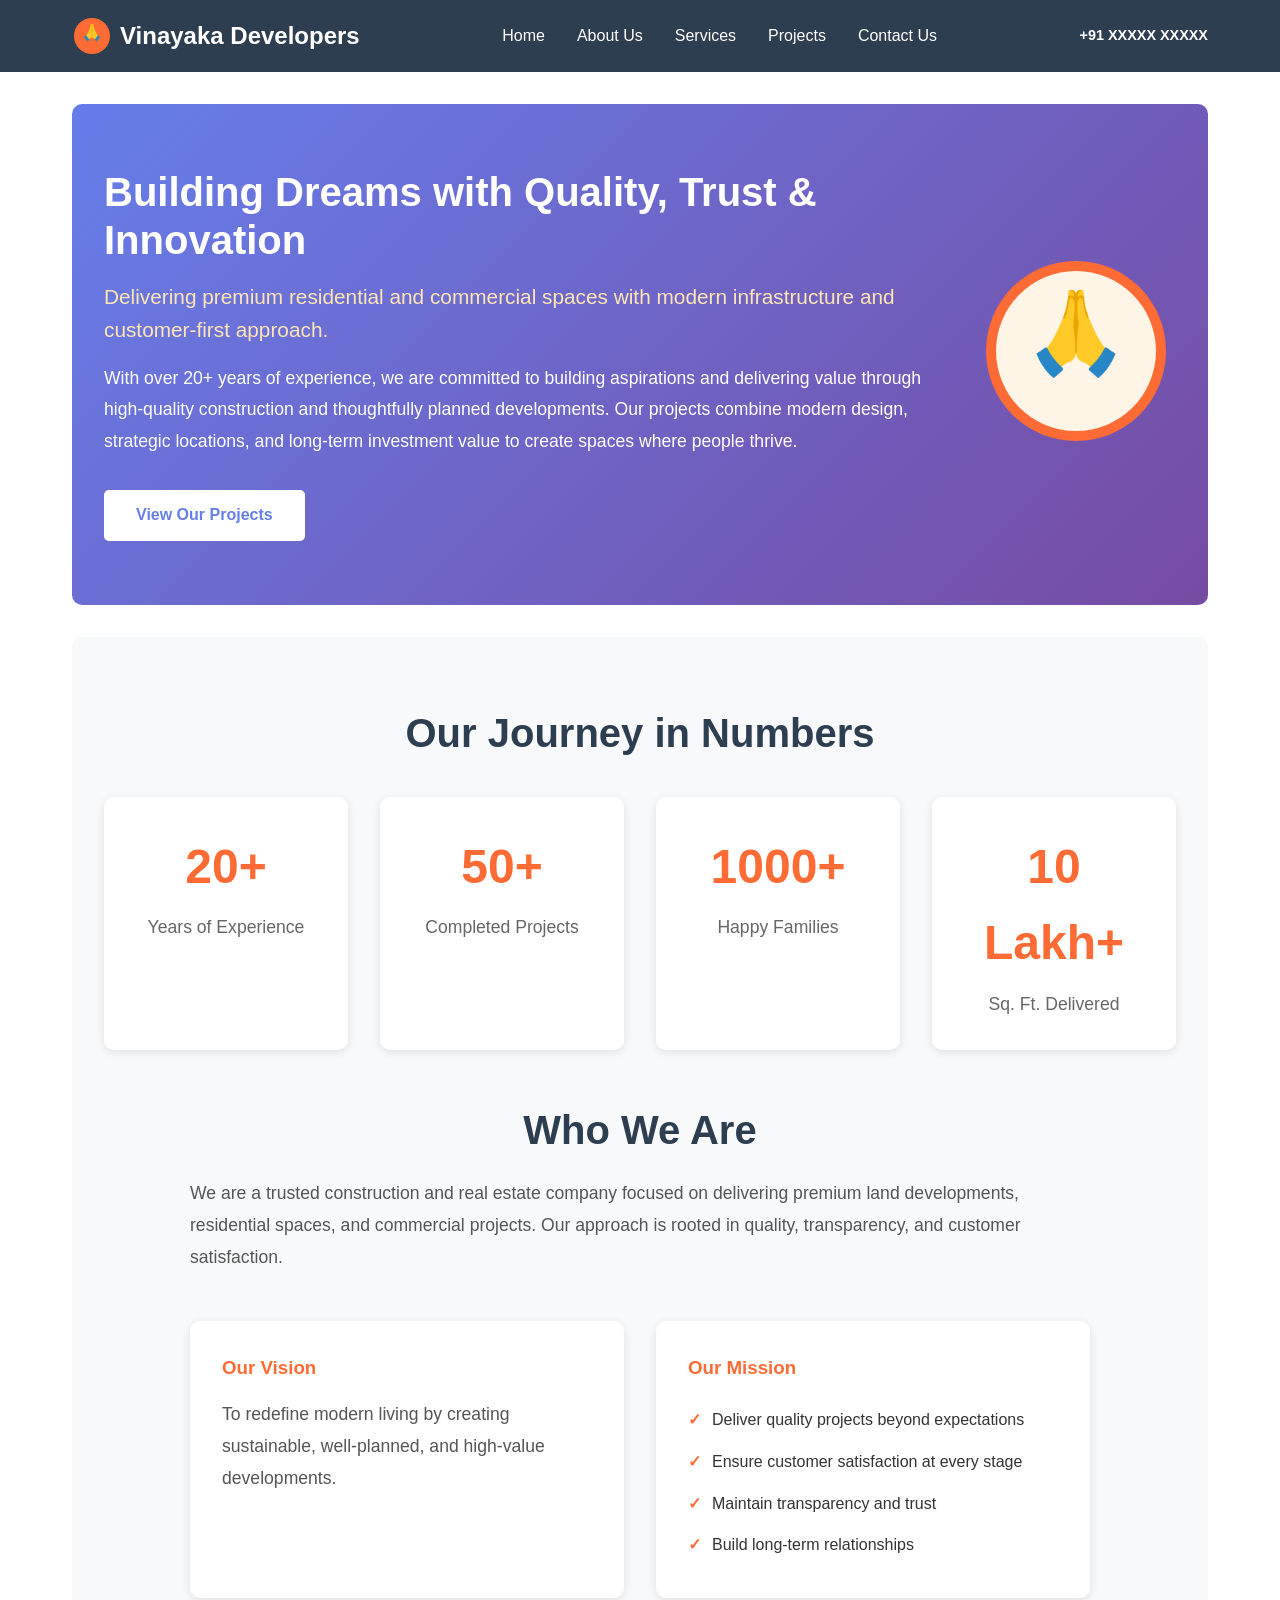
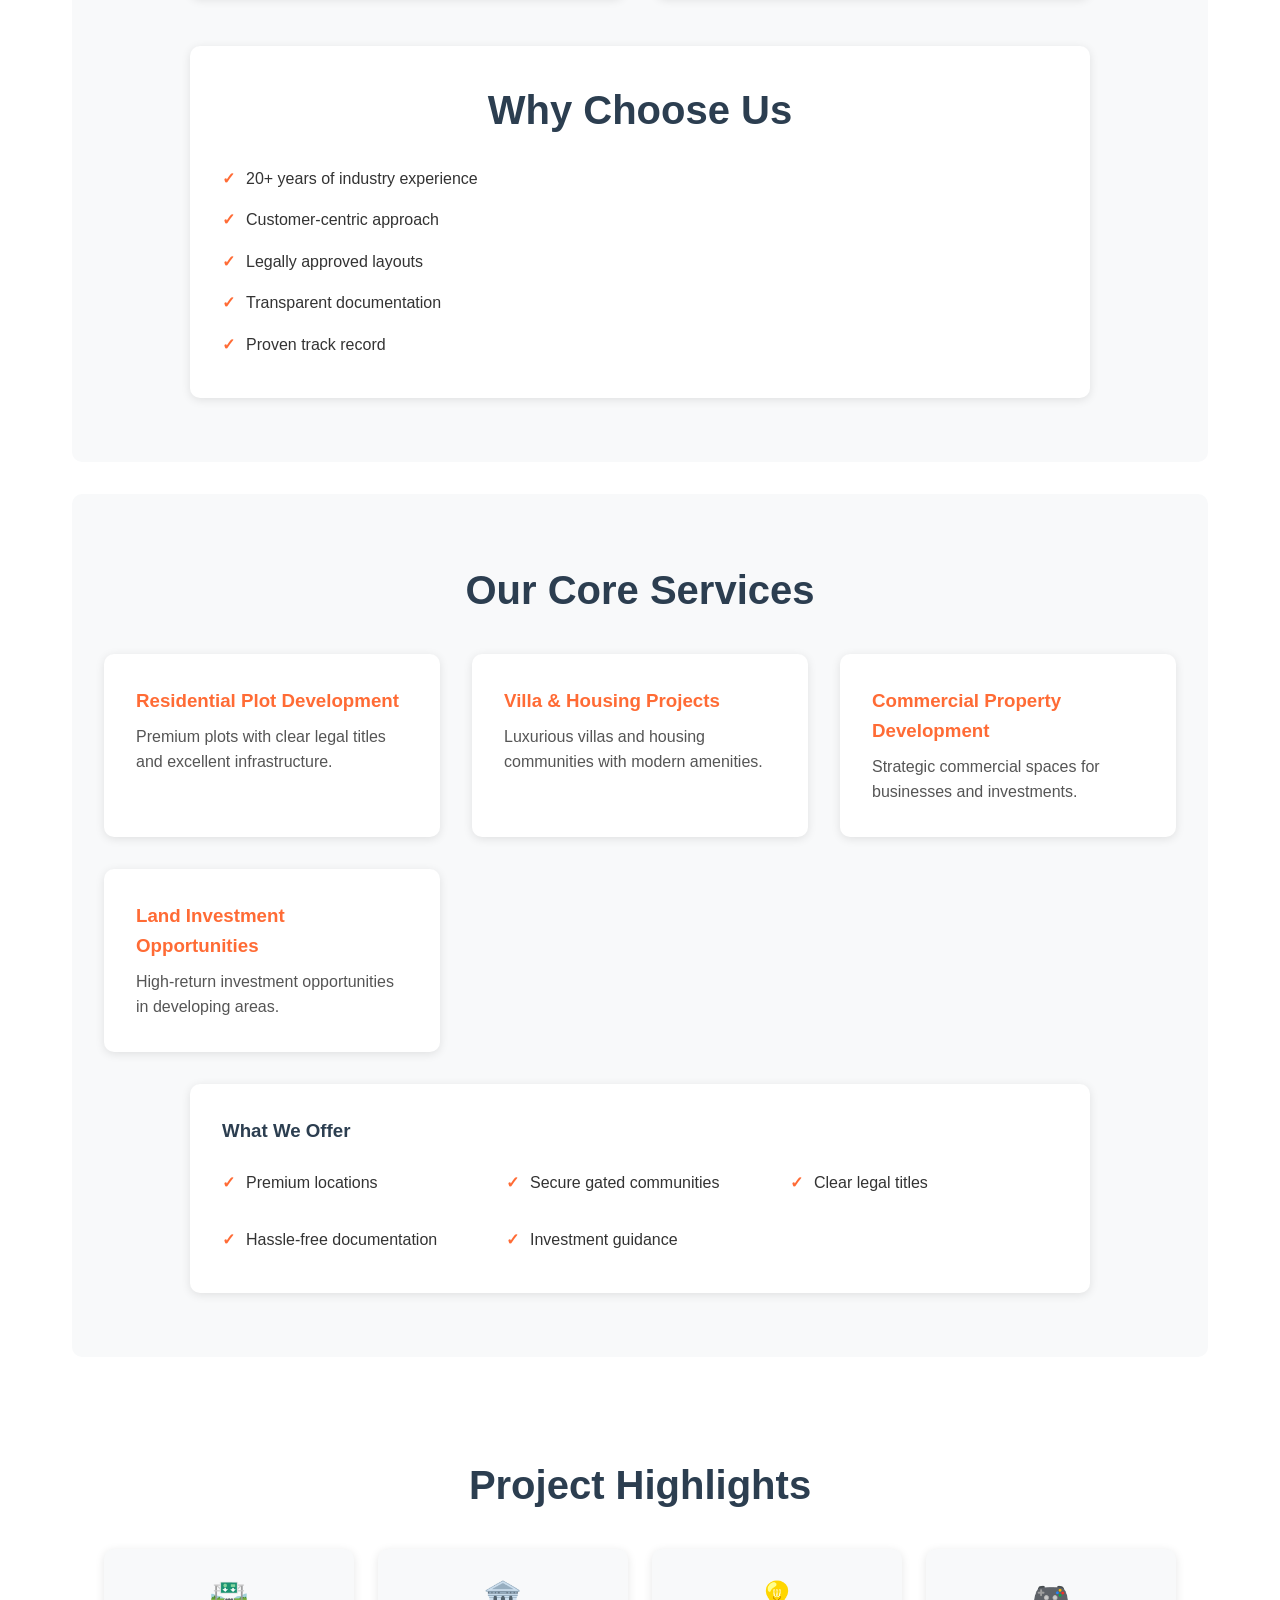
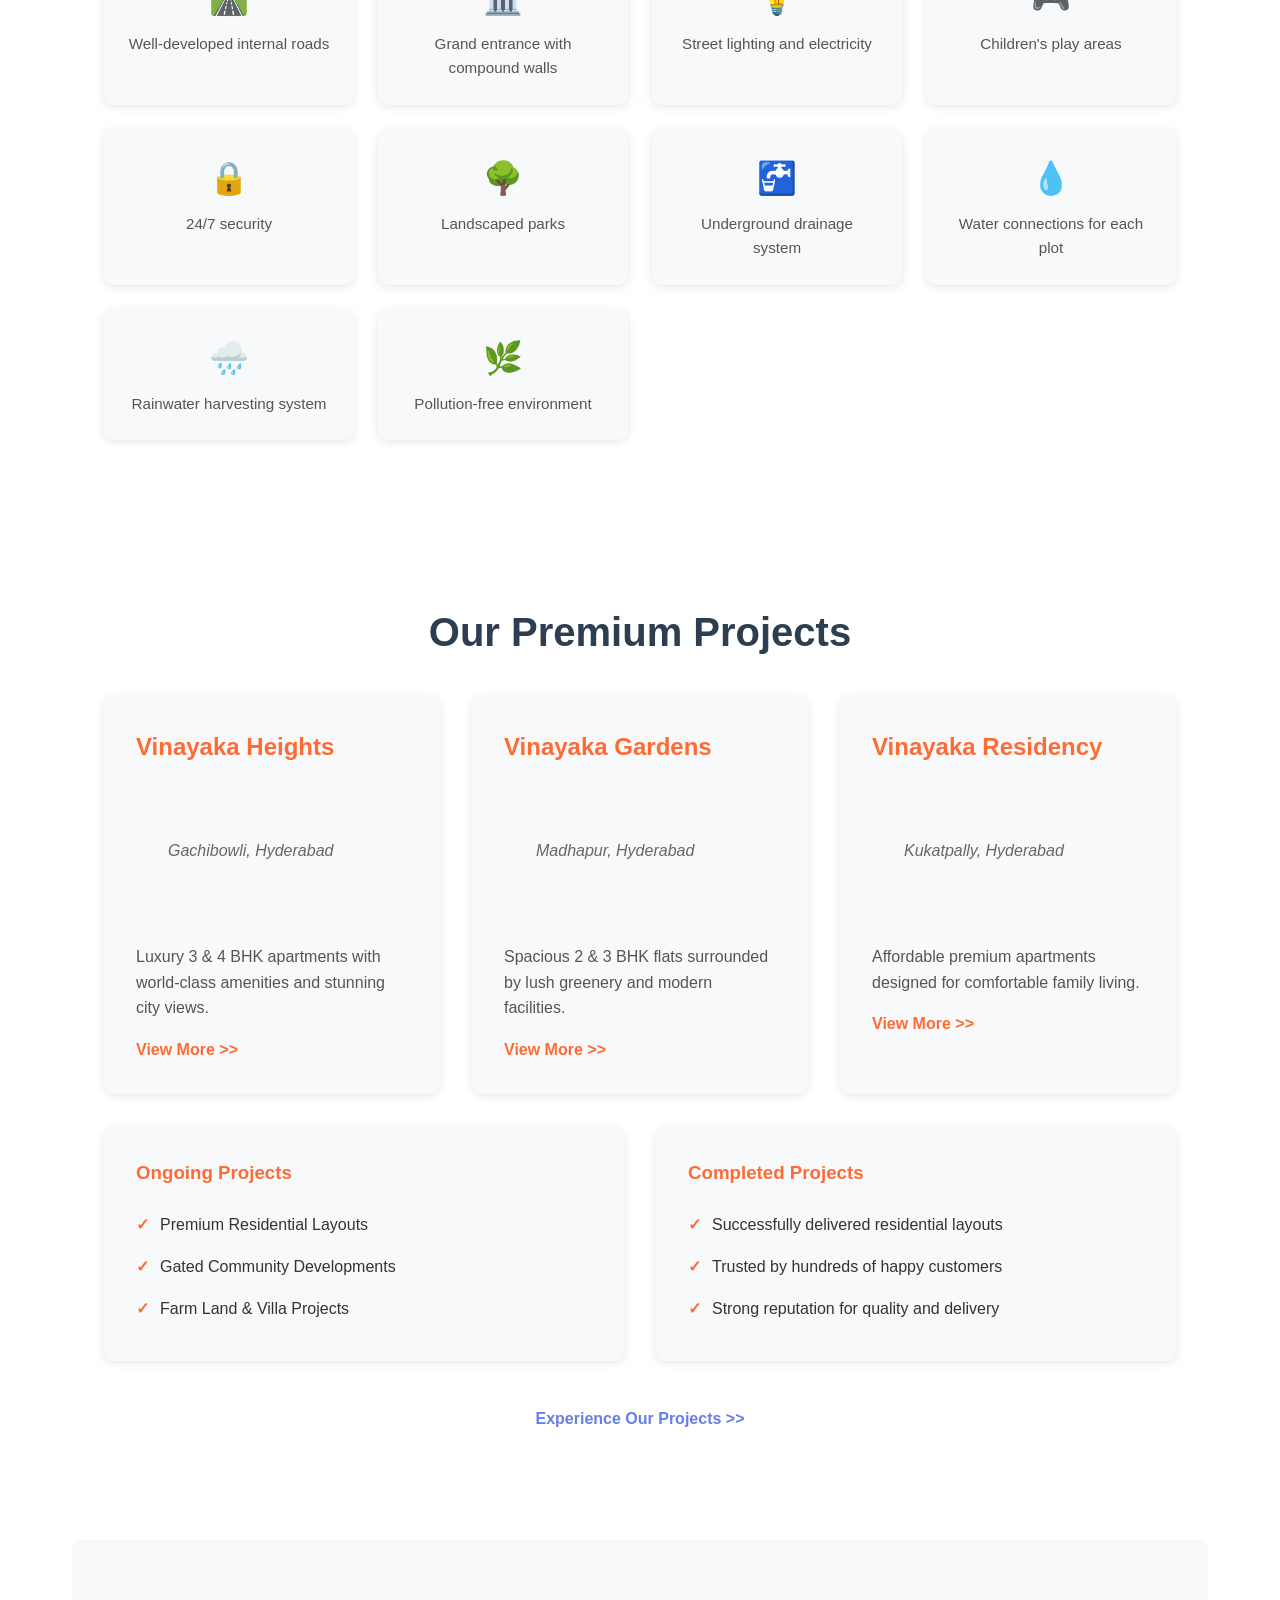
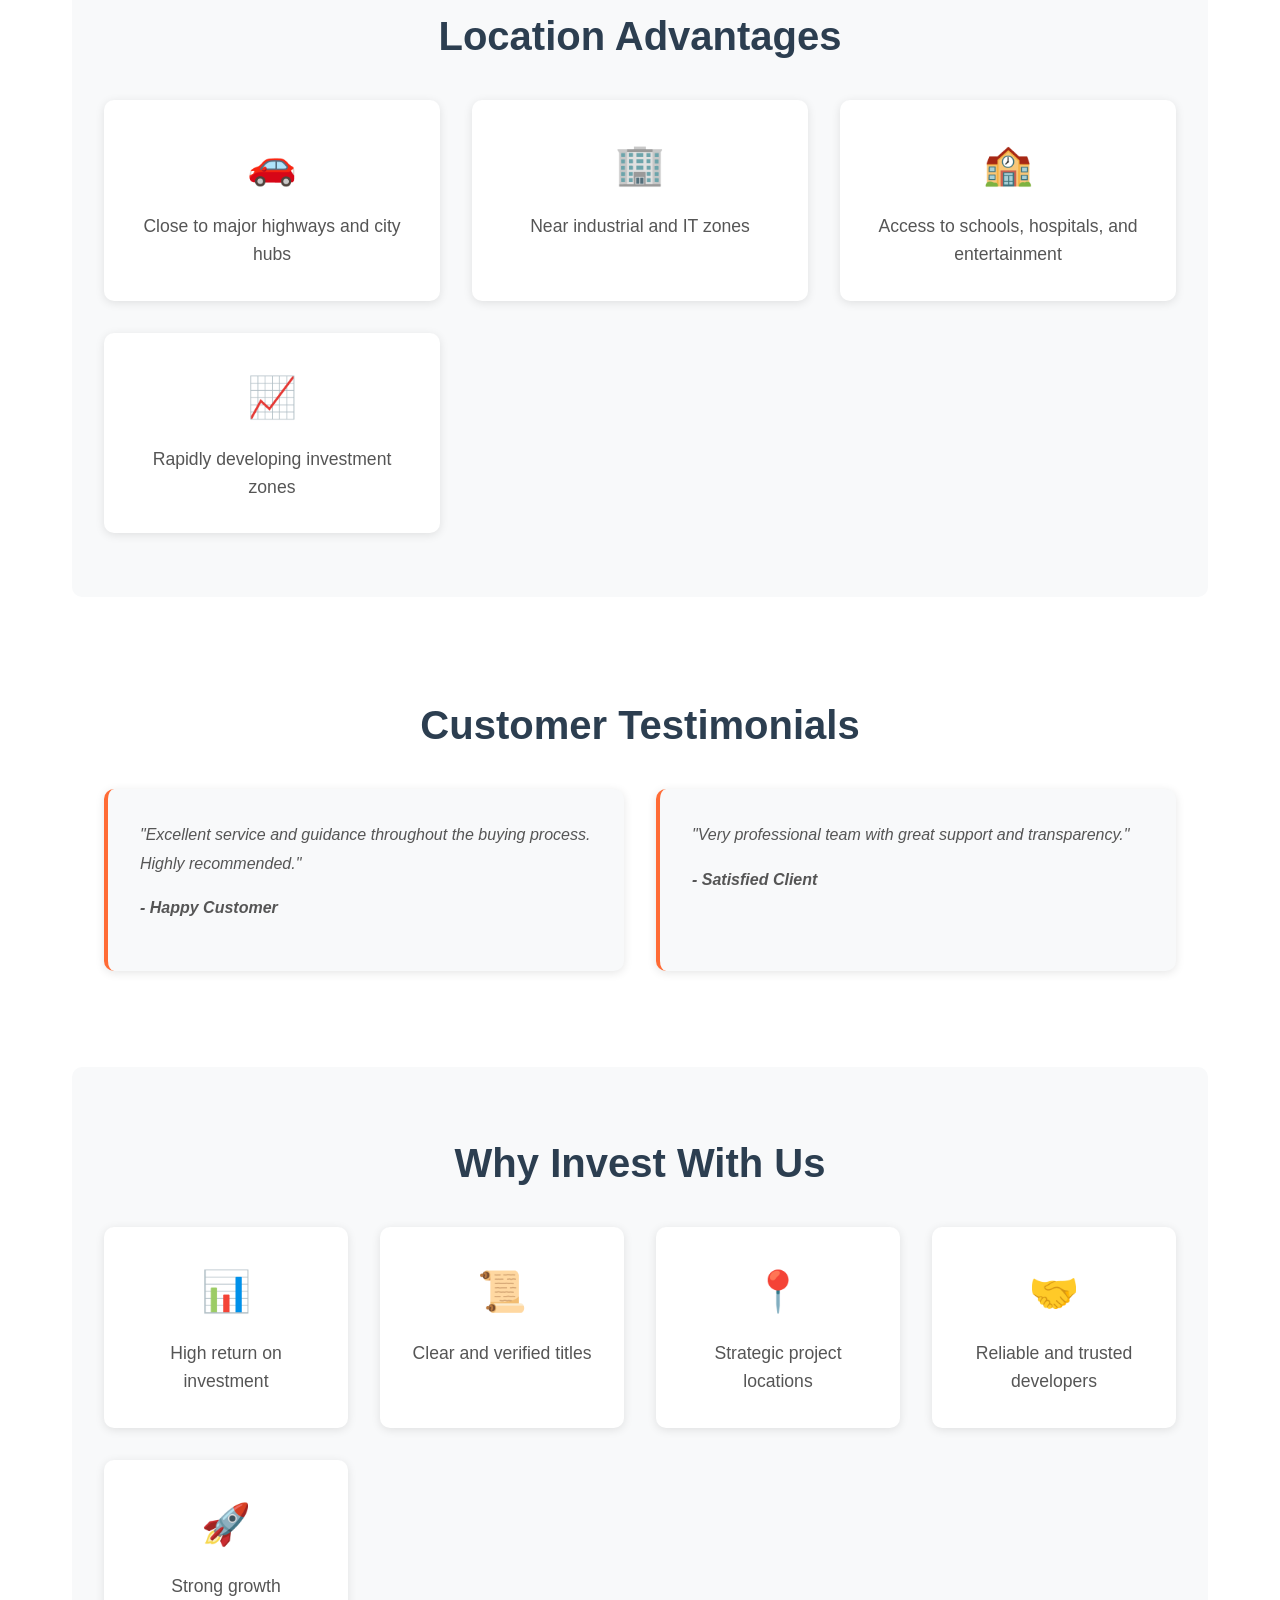
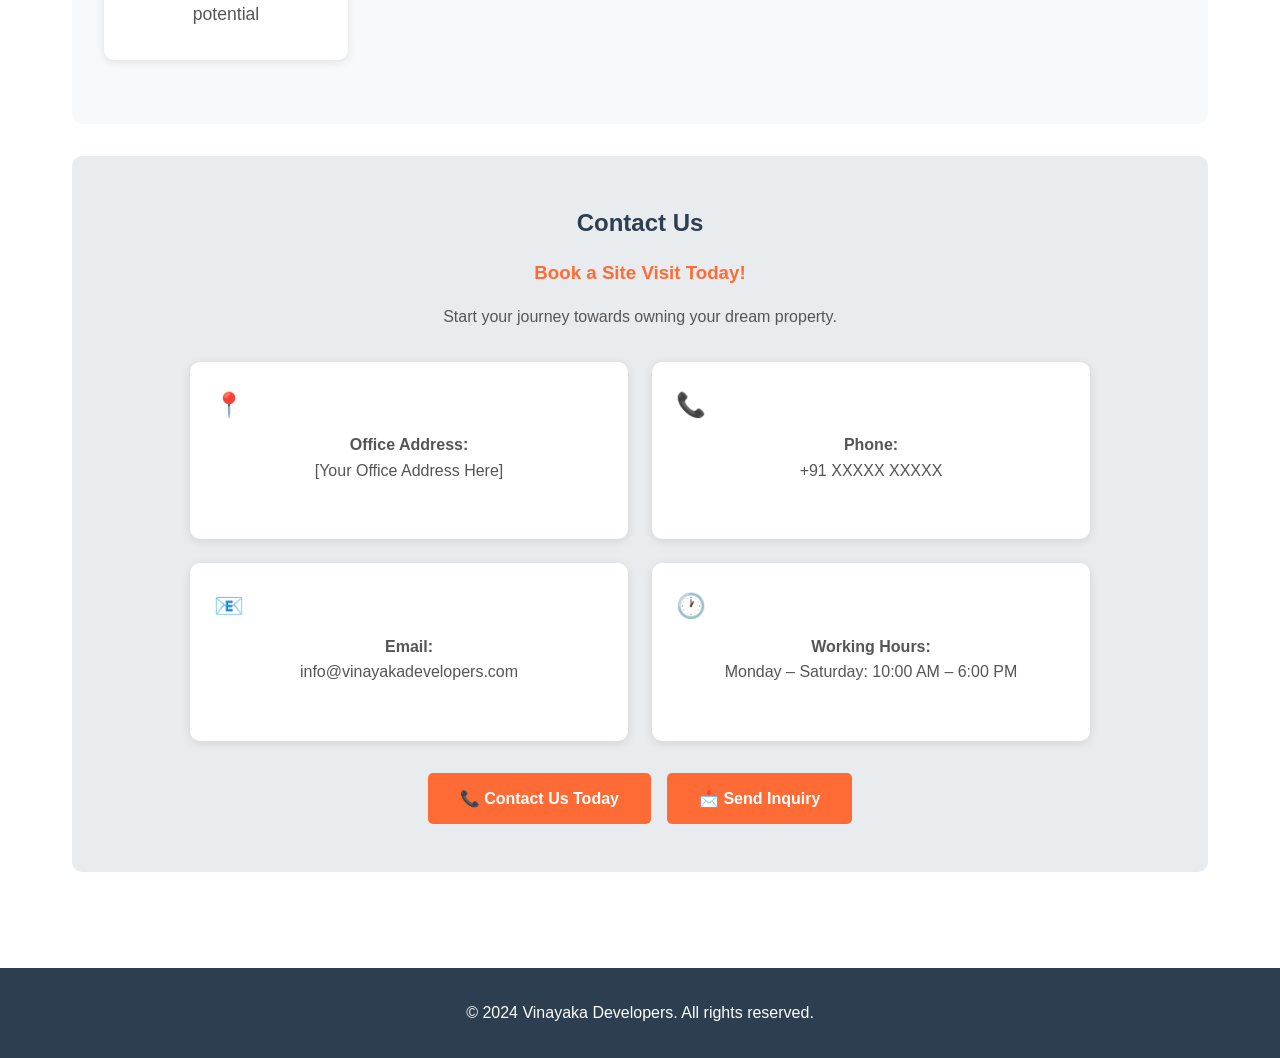
==== index.html @ 5a66a1ad "Add comprehensive website content with all sections from provided details" ====
<!DOCTYPE html>
<html lang="en">
<head>
    <meta charset="UTF-8">
    <meta name="viewport" content="width=device-width, initial-scale=1.0">
    <meta name="description" content="A simple HTML website">
    <title>Vinayaka Developers - Premium Apartments in Hyderabad</title>
    <link rel="stylesheet" href="styles.css">
</head>
<body>
    <header>
        <nav>
            <div class="logo">
                <svg class="vinayaka-symbol" viewBox="0 0 100 100" xmlns="http://www.w3.org/2000/svg">
                    <circle cx="50" cy="50" r="45" fill="#FF6B35" />
                    <text x="50" y="55" font-size="40" text-anchor="middle" fill="white">🙏</text>
                </svg>
                Vinayaka Developers
            </div>
            <ul>
                <li><a href="#home">Home</a></li>
                <li><a href="#about">About Us</a></li>
                <li><a href="#services">Services</a></li>
                <li><a href="#projects">Projects</a></li>
                <li><a href="#contact">Contact Us</a></li>
            </ul>
            <div class="phone-number">
                <a href="tel:+91XXXXXXXXXX">+91 XXXXX XXXXX</a>
            </div>
        </nav>
    </header>

    <main>
        <section id="home" class="hero">
            <div class="hero-content">
                <div class="hero-text">
                    <h1 class="main-heading">Building Dreams with Quality, Trust & Innovation</h1>
                    <p class="subheading">Delivering premium residential and commercial spaces with modern infrastructure and customer-first approach.</p>
                    <p class="intro">With over 20+ years of experience, we are committed to building aspirations and delivering value through high-quality construction and thoughtfully planned developments. Our projects combine modern design, strategic locations, and long-term investment value to create spaces where people thrive.</p>
                    <a href="#projects" class="cta-button">View Our Projects</a>
                </div>
                <div class="hero-image">
                    <svg class="vinayaka-idol" viewBox="0 0 200 200" xmlns="http://www.w3.org/2000/svg">
                        <circle cx="100" cy="100" r="90" fill="#FF6B35" />
                        <circle cx="100" cy="100" r="80" fill="#FFF5E6" />
                        <text x="100" y="110" font-size="80" text-anchor="middle">🙏</text>
                    </svg>
                </div>
            </div>
        </section>

        <section id="about" class="about">
            <h2>Our Journey in Numbers</h2>
            <div class="stats-grid">
                <div class="stat-item">
                    <h3>20+</h3>
                    <p>Years of Experience</p>
                </div>
                <div class="stat-item">
                    <h3>50+</h3>
                    <p>Completed Projects</p>
                </div>
                <div class="stat-item">
                    <h3>1000+</h3>
                    <p>Happy Families</p>
                </div>
                <div class="stat-item">
                    <h3>10 Lakh+</h3>
                    <p>Sq. Ft. Delivered</p>
                </div>
            </div>
            
            <div class="about-content">
                <h2>Who We Are</h2>
                <p>We are a trusted construction and real estate company focused on delivering premium land developments, residential spaces, and commercial projects. Our approach is rooted in quality, transparency, and customer satisfaction.</p>
                
                <div class="vision-mission">
                    <div class="vision">
                        <h3>Our Vision</h3>
                        <p>To redefine modern living by creating sustainable, well-planned, and high-value developments.</p>
                    </div>
                    <div class="mission">
                        <h3>Our Mission</h3>
                        <ul>
                            <li>Deliver quality projects beyond expectations</li>
                            <li>Ensure customer satisfaction at every stage</li>
                            <li>Maintain transparency and trust</li>
                            <li>Build long-term relationships</li>
                        </ul>
                    </div>
                </div>
                
                <div class="why-choose">
                    <h2>Why Choose Us</h2>
                    <ul>
                        <li>20+ years of industry experience</li>
                        <li>Customer-centric approach</li>
                        <li>Legally approved layouts</li>
                        <li>Transparent documentation</li>
                        <li>Proven track record</li>
                    </ul>
                </div>
            </div>
        </section>

        <section id="services" class="services">
            <h2>Our Core Services</h2>
            <div class="services-grid">
                <div class="service-card">
                    <h3>Residential Plot Development</h3>
                    <p>Premium plots with clear legal titles and excellent infrastructure.</p>
                </div>
                <div class="service-card">
                    <h3>Villa & Housing Projects</h3>
                    <p>Luxurious villas and housing communities with modern amenities.</p>
                </div>
                <div class="service-card">
                    <h3>Commercial Property Development</h3>
                    <p>Strategic commercial spaces for businesses and investments.</p>
                </div>
                <div class="service-card">
                    <h3>Land Investment Opportunities</h3>
                    <p>High-return investment opportunities in developing areas.</p>
                </div>
            </div>
            <div class="what-we-offer">
                <h3>What We Offer</h3>
                <ul>
                    <li>Premium locations</li>
                    <li>Secure gated communities</li>
                    <li>Clear legal titles</li>
                    <li>Hassle-free documentation</li>
                    <li>Investment guidance</li>
                </ul>
            </div>
        </section>

        <section id="highlights" class="highlights">
            <h2>Project Highlights</h2>
            <div class="highlights-grid">
                <div class="highlight-item">
                    <span class="highlight-icon">🛣️</span>
                    <p>Well-developed internal roads</p>
                </div>
                <div class="highlight-item">
                    <span class="highlight-icon">🏛️</span>
                    <p>Grand entrance with compound walls</p>
                </div>
                <div class="highlight-item">
                    <span class="highlight-icon">💡</span>
                    <p>Street lighting and electricity</p>
                </div>
                <div class="highlight-item">
                    <span class="highlight-icon">🎮</span>
                    <p>Children's play areas</p>
                </div>
                <div class="highlight-item">
                    <span class="highlight-icon">🔒</span>
                    <p>24/7 security</p>
                </div>
                <div class="highlight-item">
                    <span class="highlight-icon">🌳</span>
                    <p>Landscaped parks</p>
                </div>
                <div class="highlight-item">
                    <span class="highlight-icon">🚰</span>
                    <p>Underground drainage system</p>
                </div>
                <div class="highlight-item">
                    <span class="highlight-icon">💧</span>
                    <p>Water connections for each plot</p>
                </div>
                <div class="highlight-item">
                    <span class="highlight-icon">🌧️</span>
                    <p>Rainwater harvesting system</p>
                </div>
                <div class="highlight-item">
                    <span class="highlight-icon">🌿</span>
                    <p>Pollution-free environment</p>
                </div>
            </div>
        </section>

        <section id="projects" class="projects">
            <h2>Our Premium Projects</h2>
            <div class="projects-grid">
                <div class="project-card">
                    <h3>Vinayaka Heights</h3>
                    <p class="location">Gachibowli, Hyderabad</p>
                    <p>Luxury 3 & 4 BHK apartments with world-class amenities and stunning city views.</p>
                    <a href="#contact" class="project-link">View More >></a>
                </div>
                <div class="project-card">
                    <h3>Vinayaka Gardens</h3>
                    <p class="location">Madhapur, Hyderabad</p>
                    <p>Spacious 2 & 3 BHK flats surrounded by lush greenery and modern facilities.</p>
                    <a href="#contact" class="project-link">View More >></a>
                </div>
                <div class="project-card">
                    <h3>Vinayaka Residency</h3>
                    <p class="location">Kukatpally, Hyderabad</p>
                    <p>Affordable premium apartments designed for comfortable family living.</p>
                    <a href="#contact" class="project-link">View More >></a>
                </div>
            </div>
            <div class="ongoing-completed">
                <div class="ongoing">
                    <h3>Ongoing Projects</h3>
                    <ul>
                        <li>Premium Residential Layouts</li>
                        <li>Gated Community Developments</li>
                        <li>Farm Land & Villa Projects</li>
                    </ul>
                </div>
                <div class="completed">
                    <h3>Completed Projects</h3>
                    <ul>
                        <li>Successfully delivered residential layouts</li>
                        <li>Trusted by hundreds of happy customers</li>
                        <li>Strong reputation for quality and delivery</li>
                    </ul>
                </div>
            </div>
            <div class="projects-cta">
                <a href="#contact" class="cta-button">Experience Our Projects >></a>
            </div>
        </section>

        <section id="location" class="location">
            <h2>Location Advantages</h2>
            <div class="location-grid">
                <div class="location-item">
                    <span class="location-icon">🚗</span>
                    <p>Close to major highways and city hubs</p>
                </div>
                <div class="location-item">
                    <span class="location-icon">🏢</span>
                    <p>Near industrial and IT zones</p>
                </div>
                <div class="location-item">
                    <span class="location-icon">🏫</span>
                    <p>Access to schools, hospitals, and entertainment</p>
                </div>
                <div class="location-item">
                    <span class="location-icon">📈</span>
                    <p>Rapidly developing investment zones</p>
                </div>
            </div>
        </section>

        <section id="testimonials" class="testimonials">
            <h2>Customer Testimonials</h2>
            <div class="testimonials-grid">
                <div class="testimonial-card">
                    <p>"Excellent service and guidance throughout the buying process. Highly recommended."</p>
                    <p class="customer">- Happy Customer</p>
                </div>
                <div class="testimonial-card">
                    <p>"Very professional team with great support and transparency."</p>
                    <p class="customer">- Satisfied Client</p>
                </div>
            </div>
        </section>

        <section id="invest" class="invest">
            <h2>Why Invest With Us</h2>
            <div class="invest-grid">
                <div class="invest-item">
                    <span class="invest-icon">📊</span>
                    <p>High return on investment</p>
                </div>
                <div class="invest-item">
                    <span class="invest-icon">📜</span>
                    <p>Clear and verified titles</p>
                </div>
                <div class="invest-item">
                    <span class="invest-icon">📍</span>
                    <p>Strategic project locations</p>
                </div>
                <div class="invest-item">
                    <span class="invest-icon">🤝</span>
                    <p>Reliable and trusted developers</p>
                </div>
                <div class="invest-item">
                    <span class="invest-icon">🚀</span>
                    <p>Strong growth potential</p>
                </div>
            </div>
        </section>

        <section id="contact" class="contact">
            <h2>Contact Us</h2>
            <div class="contact-content">
                <div class="contact-info">
                    <h3>Book a Site Visit Today!</h3>
                    <p>Start your journey towards owning your dream property.</p>
                    <div class="contact-details">
                        <div class="contact-item">
                            <span class="contact-icon">📍</span>
                            <p><strong>Office Address:</strong><br>[Your Office Address Here]</p>
                        </div>
                        <div class="contact-item">
                            <span class="contact-icon">📞</span>
                            <p><strong>Phone:</strong><br>+91 XXXXX XXXXX</p>
                        </div>
                        <div class="contact-item">
                            <span class="contact-icon">📧</span>
                            <p><strong>Email:</strong><br>info@vinayakadevelopers.com</p>
                        </div>
                        <div class="contact-item">
                            <span class="contact-icon">🕐</span>
                            <p><strong>Working Hours:</strong><br>Monday – Saturday: 10:00 AM – 6:00 PM</p>
                        </div>
                    </div>
                    <div class="contact-cta">
                        <a href="tel:+91XXXXXXXXXX" class="cta-button">📞 Contact Us Today</a>
                        <a href="mailto:info@vinayakadevelopers.com" class="cta-button">📩 Send Inquiry</a>
                    </div>
                </div>
            </div>
        </section>
    </main>

    <footer>
        <p>&copy; 2024 Vinayaka Developers. All rights reserved.</p>
    </footer>
</body>
</html>
---- styles.css ----
/* Reset and Base Styles */
* {
    margin: 0;
    padding: 0;
    box-sizing: border-box;
}

body {
    font-family: 'Segoe UI', Tahoma, Geneva, Verdana, sans-serif;
    line-height: 1.6;
    color: #333;
}

/* Header and Navigation */
header {
    background-color: #2c3e50;
    color: white;
    padding: 1rem 0;
    position: sticky;
    top: 0;
    z-index: 1000;
}

nav {
    max-width: 1200px;
    margin: 0 auto;
    padding: 0 2rem;
    display: flex;
    justify-content: space-between;
    align-items: center;
}

.logo {
    font-size: 1.5rem;
    font-weight: bold;
    display: flex;
    align-items: center;
    gap: 0.5rem;
}

.vinayaka-symbol {
    width: 40px;
    height: 40px;
}

nav ul {
    display: flex;
    list-style: none;
    gap: 2rem;
    align-items: center;
}

.phone-number {
    display: flex;
    align-items: center;
}

.phone-number a {
    color: white;
    text-decoration: none;
    font-weight: bold;
    font-size: 0.9rem;
}

nav a {
    color: white;
    text-decoration: none;
    transition: color 0.3s;
}

nav a:hover {
    color: #3498db;
}

/* Main Content */
main {
    max-width: 1200px;
    margin: 0 auto;
    padding: 2rem;
}

/* Hero Section */
.hero {
    padding: 4rem 2rem;
    background: linear-gradient(135deg, #667eea 0%, #764ba2 100%);
    color: white;
    border-radius: 10px;
    margin-bottom: 2rem;
}

.hero-content {
    display: flex;
    align-items: center;
    justify-content: center;
    gap: 3rem;
    max-width: 1200px;
    margin: 0 auto;
}

.hero-image {
    flex: 0 0 auto;
}

.vinayaka-idol {
    width: 200px;
    height: 200px;
}

.hero-text {
    flex: 1;
    text-align: left;
}

.main-heading {
    font-size: 2.5rem;
    margin-bottom: 1rem;
    line-height: 1.2;
}

.subheading {
    font-size: 1.3rem;
    margin-bottom: 1rem;
    color: #FFE5B4;
}

.intro {
    font-size: 1.1rem;
    margin-bottom: 2rem;
    line-height: 1.8;
}

.cta-button {
    display: inline-block;
    background-color: white;
    color: #667eea;
    padding: 0.8rem 2rem;
    text-decoration: none;
    border-radius: 5px;
    font-weight: bold;
    transition: transform 0.3s, box-shadow 0.3s;
}

.cta-button:hover {
    transform: translateY(-2px);
    box-shadow: 0 5px 15px rgba(0, 0, 0, 0.2);
}

/* About Section */
.about {
    padding: 4rem 2rem;
    background-color: #f8f9fa;
    border-radius: 10px;
    margin-bottom: 2rem;
}

.about h2 {
    color: #2c3e50;
    margin-bottom: 2rem;
    text-align: center;
    font-size: 2.5rem;
}

.stats-grid {
    display: grid;
    grid-template-columns: repeat(auto-fit, minmax(200px, 1fr));
    gap: 2rem;
    margin-bottom: 3rem;
}

.stat-item {
    text-align: center;
    padding: 2rem;
    background: white;
    border-radius: 10px;
    box-shadow: 0 2px 10px rgba(0,0,0,0.1);
}

.stat-item h3 {
    font-size: 3rem;
    color: #FF6B35;
    margin-bottom: 0.5rem;
}

.stat-item p {
    color: #666;
    font-size: 1.1rem;
}

.about-content {
    max-width: 900px;
    margin: 0 auto;
}

.about-content h2 {
    color: #2c3e50;
    margin-bottom: 1rem;
    text-align: center;
}

.about-content p {
    font-size: 1.1rem;
    line-height: 1.8;
    color: #555;
    margin-bottom: 2rem;
}

.vision-mission {
    display: grid;
    grid-template-columns: repeat(auto-fit, minmax(300px, 1fr));
    gap: 2rem;
    margin: 3rem 0;
}

.vision, .mission {
    background: white;
    padding: 2rem;
    border-radius: 10px;
    box-shadow: 0 2px 10px rgba(0,0,0,0.1);
}

.vision h3, .mission h3 {
    color: #FF6B35;
    margin-bottom: 1rem;
}

.mission ul {
    list-style: none;
    padding: 0;
}

.mission li {
    padding: 0.5rem 0;
    padding-left: 1.5rem;
    position: relative;
}

.mission li:before {
    content: '✓';
    position: absolute;
    left: 0;
    color: #FF6B35;
    font-weight: bold;
}

.why-choose {
    background: white;
    padding: 2rem;
    border-radius: 10px;
    box-shadow: 0 2px 10px rgba(0,0,0,0.1);
}

.why-choose h2 {
    margin-bottom: 1rem;
}

.why-choose ul {
    list-style: none;
    padding: 0;
}

.why-choose li {
    padding: 0.5rem 0;
    padding-left: 1.5rem;
    position: relative;
}

.why-choose li:before {
    content: '✓';
    position: absolute;
    left: 0;
    color: #FF6B35;
    font-weight: bold;
}

.trust-section {
    text-align: center;
    max-width: 900px;
    margin: 0 auto;
}

.trust-section h2 {
    margin-bottom: 1.5rem;
}

.trust-section p {
    font-size: 1.2rem;
    line-height: 1.8;
    color: #555;
}

/* Services Section */
.services {
    padding: 4rem 2rem;
    background-color: #f8f9fa;
    border-radius: 10px;
    margin-bottom: 2rem;
}

.services h2 {
    color: #2c3e50;
    margin-bottom: 2rem;
    text-align: center;
    font-size: 2.5rem;
}

.services-grid {
    display: grid;
    grid-template-columns: repeat(auto-fit, minmax(250px, 1fr));
    gap: 2rem;
    margin-bottom: 2rem;
}

.service-card {
    background: white;
    padding: 2rem;
    border-radius: 10px;
    box-shadow: 0 2px 10px rgba(0,0,0,0.1);
    transition: transform 0.3s, box-shadow 0.3s;
}

.service-card:hover {
    transform: translateY(-5px);
    box-shadow: 0 5px 20px rgba(0,0,0,0.15);
}

.service-card h3 {
    color: #FF6B35;
    margin-bottom: 0.5rem;
}

.service-card p {
    color: #555;
    line-height: 1.6;
}

.what-we-offer {
    background: white;
    padding: 2rem;
    border-radius: 10px;
    box-shadow: 0 2px 10px rgba(0,0,0,0.1);
    max-width: 900px;
    margin: 0 auto;
}

.what-we-offer h3 {
    color: #2c3e50;
    margin-bottom: 1rem;
}

.what-we-offer ul {
    list-style: none;
    padding: 0;
    display: grid;
    grid-template-columns: repeat(auto-fit, minmax(200px, 1fr));
    gap: 1rem;
}

.what-we-offer li {
    padding: 0.5rem 0;
    padding-left: 1.5rem;
    position: relative;
}

.what-we-offer li:before {
    content: '✓';
    position: absolute;
    left: 0;
    color: #FF6B35;
    font-weight: bold;
}

/* Project Highlights Section */
.highlights {
    padding: 4rem 2rem;
    background-color: white;
    border-radius: 10px;
    margin-bottom: 2rem;
}

.highlights h2 {
    color: #2c3e50;
    margin-bottom: 2rem;
    text-align: center;
    font-size: 2.5rem;
}

.highlights-grid {
    display: grid;
    grid-template-columns: repeat(auto-fit, minmax(200px, 1fr));
    gap: 1.5rem;
}

.highlight-item {
    background: #f8f9fa;
    padding: 1.5rem;
    border-radius: 10px;
    text-align: center;
    box-shadow: 0 2px 10px rgba(0,0,0,0.1);
}

.highlight-icon {
    font-size: 2rem;
    display: block;
    margin-bottom: 0.5rem;
}

.highlight-item p {
    color: #555;
    font-size: 0.95rem;
}

/* Location Section */
.location {
    padding: 4rem 2rem;
    background-color: #f8f9fa;
    border-radius: 10px;
    margin-bottom: 2rem;
}

.location h2 {
    color: #2c3e50;
    margin-bottom: 2rem;
    text-align: center;
    font-size: 2.5rem;
}

.location-grid {
    display: grid;
    grid-template-columns: repeat(auto-fit, minmax(250px, 1fr));
    gap: 2rem;
}

.location-item {
    background: white;
    padding: 2rem;
    border-radius: 10px;
    text-align: center;
    box-shadow: 0 2px 10px rgba(0,0,0,0.1);
}

.location-icon {
    font-size: 2.5rem;
    display: block;
    margin-bottom: 1rem;
}

.location-item p {
    color: #555;
    font-size: 1.1rem;
}

/* Testimonials Section */
.testimonials {
    padding: 4rem 2rem;
    background-color: white;
    border-radius: 10px;
    margin-bottom: 2rem;
}

.testimonials h2 {
    color: #2c3e50;
    margin-bottom: 2rem;
    text-align: center;
    font-size: 2.5rem;
}

.testimonials-grid {
    display: grid;
    grid-template-columns: repeat(auto-fit, minmax(300px, 1fr));
    gap: 2rem;
}

.testimonial-card {
    background: #f8f9fa;
    padding: 2rem;
    border-radius: 10px;
    box-shadow: 0 2px 10px rgba(0,0,0,0.1);
    border-left: 4px solid #FF6B35;
}

.testimonial-card p {
    color: #555;
    font-style: italic;
    line-height: 1.8;
    margin-bottom: 1rem;
}

.customer {
    color: #2c3e50;
    font-weight: bold;
}

/* Invest Section */
.invest {
    padding: 4rem 2rem;
    background-color: #f8f9fa;
    border-radius: 10px;
    margin-bottom: 2rem;
}

.invest h2 {
    color: #2c3e50;
    margin-bottom: 2rem;
    text-align: center;
    font-size: 2.5rem;
}

.invest-grid {
    display: grid;
    grid-template-columns: repeat(auto-fit, minmax(200px, 1fr));
    gap: 2rem;
}

.invest-item {
    background: white;
    padding: 2rem;
    border-radius: 10px;
    text-align: center;
    box-shadow: 0 2px 10px rgba(0,0,0,0.1);
}

.invest-icon {
    font-size: 2.5rem;
    display: block;
    margin-bottom: 1rem;
}

.invest-item p {
    color: #555;
    font-size: 1.1rem;
}

/* Projects Section */
.projects {
    padding: 4rem 2rem;
    background-color: white;
    border-radius: 10px;
    margin-bottom: 2rem;
}

.projects h2 {
    color: #2c3e50;
    margin-bottom: 2rem;
    text-align: center;
    font-size: 2.5rem;
}

.projects-grid {
    display: grid;
    grid-template-columns: repeat(auto-fit, minmax(300px, 1fr));
    gap: 2rem;
    margin-bottom: 2rem;
}

.project-card {
    background: #f8f9fa;
    padding: 2rem;
    border-radius: 10px;
    box-shadow: 0 2px 10px rgba(0,0,0,0.1);
    transition: transform 0.3s, box-shadow 0.3s;
}

.project-card:hover {
    transform: translateY(-5px);
    box-shadow: 0 5px 20px rgba(0,0,0,0.15);
}

.project-card h3 {
    color: #FF6B35;
    margin-bottom: 0.5rem;
    font-size: 1.5rem;
}

.project-card .location {
    color: #666;
    font-style: italic;
    margin-bottom: 1rem;
}

.project-card p {
    color: #555;
    margin-bottom: 1rem;
    line-height: 1.6;
}

.project-link {
    color: #FF6B35;
    text-decoration: none;
    font-weight: bold;
    transition: color 0.3s;
}

.project-link:hover {
    color: #e55a2b;
}

.projects-cta {
    text-align: center;
    margin-top: 2rem;
}

.ongoing-completed {
    display: grid;
    grid-template-columns: repeat(auto-fit, minmax(300px, 1fr));
    gap: 2rem;
    margin-bottom: 2rem;
}

.ongoing, .completed {
    background: #f8f9fa;
    padding: 2rem;
    border-radius: 10px;
    box-shadow: 0 2px 10px rgba(0,0,0,0.1);
}

.ongoing h3, .completed h3 {
    color: #FF6B35;
    margin-bottom: 1rem;
}

.ongoing ul, .completed ul {
    list-style: none;
    padding: 0;
}

.ongoing li, .completed li {
    padding: 0.5rem 0;
    padding-left: 1.5rem;
    position: relative;
}

.ongoing li:before, .completed li:before {
    content: '✓';
    position: absolute;
    left: 0;
    color: #FF6B35;
    font-weight: bold;
}

/* Contact Section */
.contact {
    padding: 3rem 2rem;
    background-color: #e9ecef;
    border-radius: 10px;
    margin-bottom: 2rem;
}

.contact h2 {
    color: #2c3e50;
    margin-bottom: 1rem;
    text-align: center;
}

.contact-content {
    max-width: 900px;
    margin: 0 auto;
}

.contact-info h3 {
    color: #FF6B35;
    margin-bottom: 1rem;
    text-align: center;
}

.contact-info p {
    text-align: center;
    margin-bottom: 2rem;
    color: #555;
}

.contact-details {
    display: grid;
    grid-template-columns: repeat(auto-fit, minmax(300px, 1fr));
    gap: 1.5rem;
    margin-bottom: 2rem;
}

.contact-item {
    background: white;
    padding: 1.5rem;
    border-radius: 10px;
    box-shadow: 0 2px 10px rgba(0,0,0,0.1);
}

.contact-icon {
    font-size: 1.5rem;
    display: block;
    margin-bottom: 0.5rem;
}

.contact-item p {
    color: #555;
    line-height: 1.6;
}

.contact-cta {
    display: flex;
    gap: 1rem;
    justify-content: center;
    flex-wrap: wrap;
}

.contact-cta .cta-button {
    background-color: #FF6B35;
    color: white;
}

/* Footer */
footer {
    background-color: #2c3e50;
    color: white;
    text-align: center;
    padding: 2rem;
    margin-top: 2rem;
}

/* Responsive Design */
@media (max-width: 768px) {
    nav {
        flex-direction: column;
        gap: 1rem;
    }

    nav ul {
        gap: 1rem;
        flex-wrap: wrap;
        justify-content: center;
    }

    .phone-number {
        display: none;
    }

    .hero-content {
        flex-direction: column;
        text-align: center;
        gap: 2rem;
    }

    .hero-text {
        text-align: center;
    }

    .tagline {
        font-size: 1.2rem;
    }

    .main-heading {
        font-size: 1.8rem;
    }

    .hero p {
        font-size: 1rem;
    }

    .vinayaka-idol {
        width: 150px;
        height: 150px;
    }

    .about h2,
    .projects h2 {
        font-size: 1.8rem;
    }

    .stats-grid {
        grid-template-columns: repeat(auto-fit, minmax(150px, 1fr));
        gap: 1rem;
    }

    .stat-item h3 {
        font-size: 2rem;
    }

    .projects-grid {
        grid-template-columns: 1fr;
    }

    .ongoing-completed {
        grid-template-columns: 1fr;
    }

    .services-grid,
    .highlights-grid,
    .location-grid,
    .testimonials-grid,
    .invest-grid {
        grid-template-columns: 1fr;
    }

    .vision-mission {
        grid-template-columns: 1fr;
    }
}
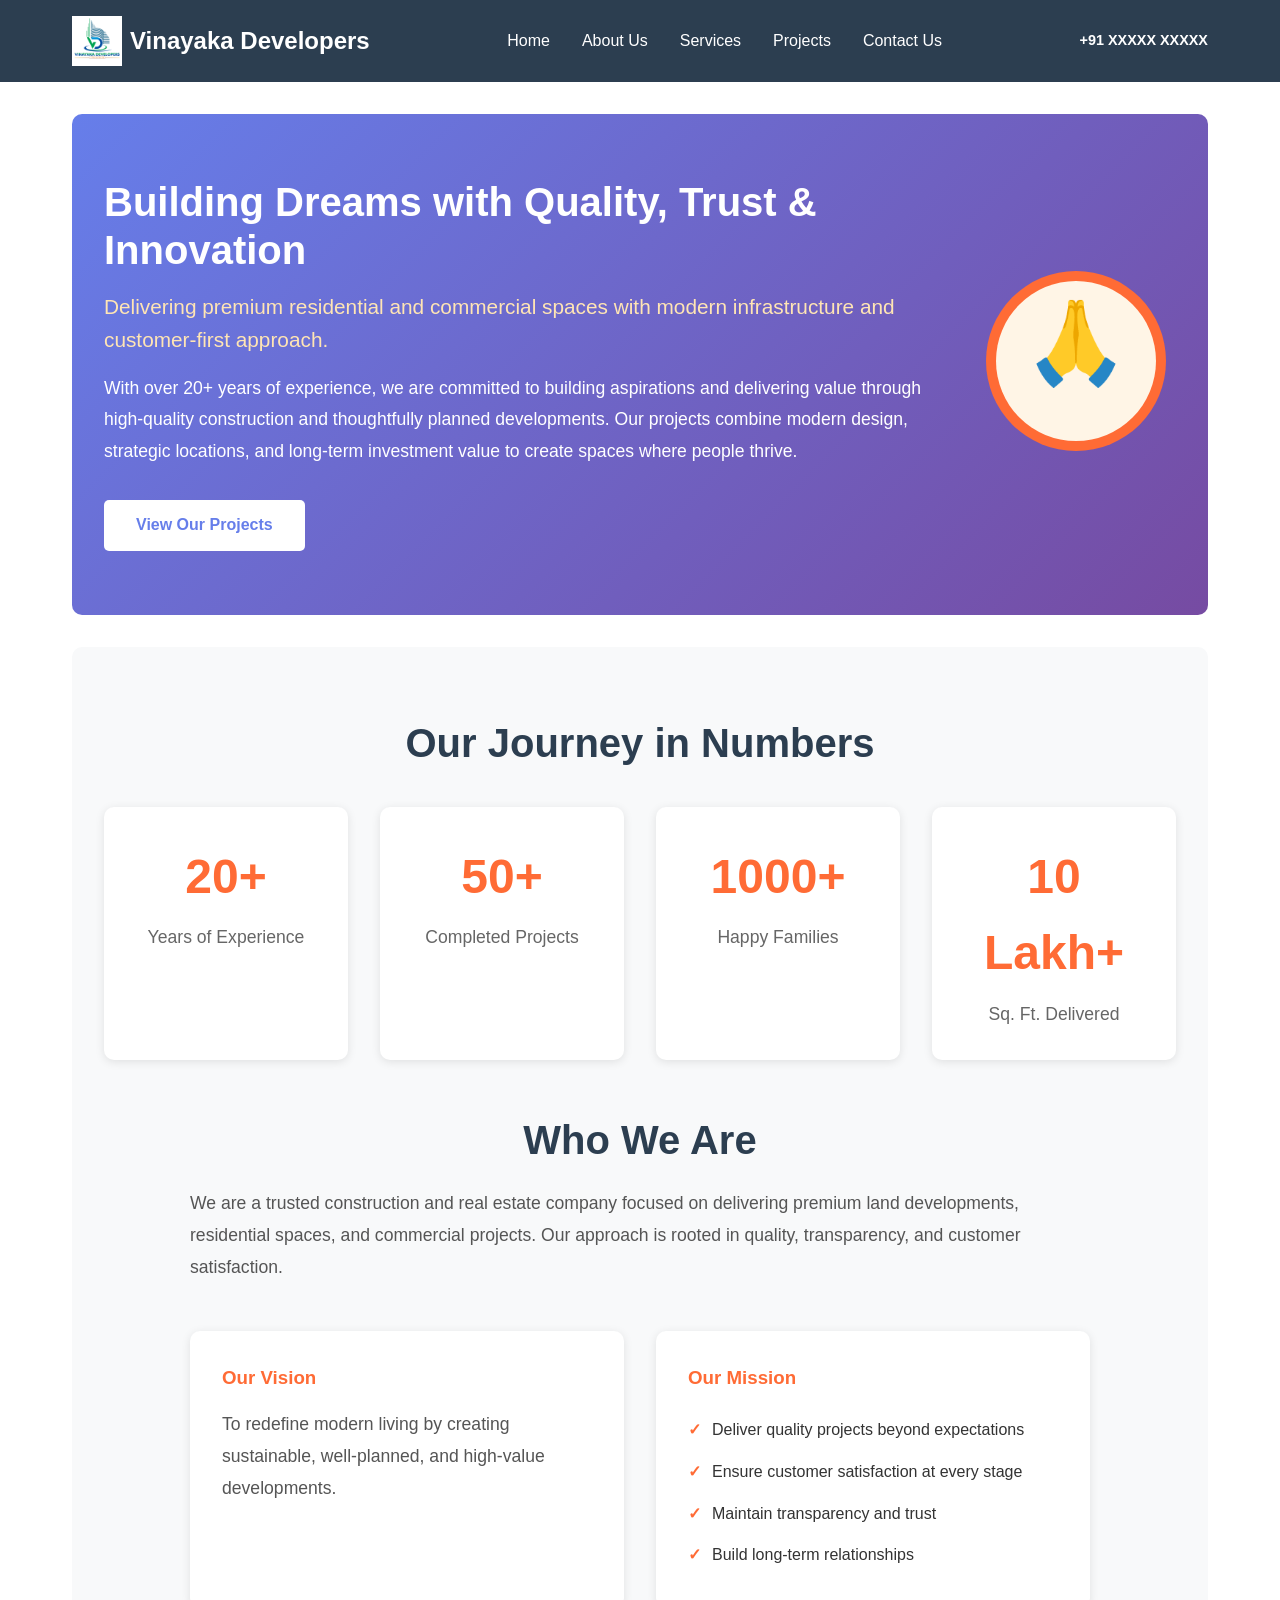
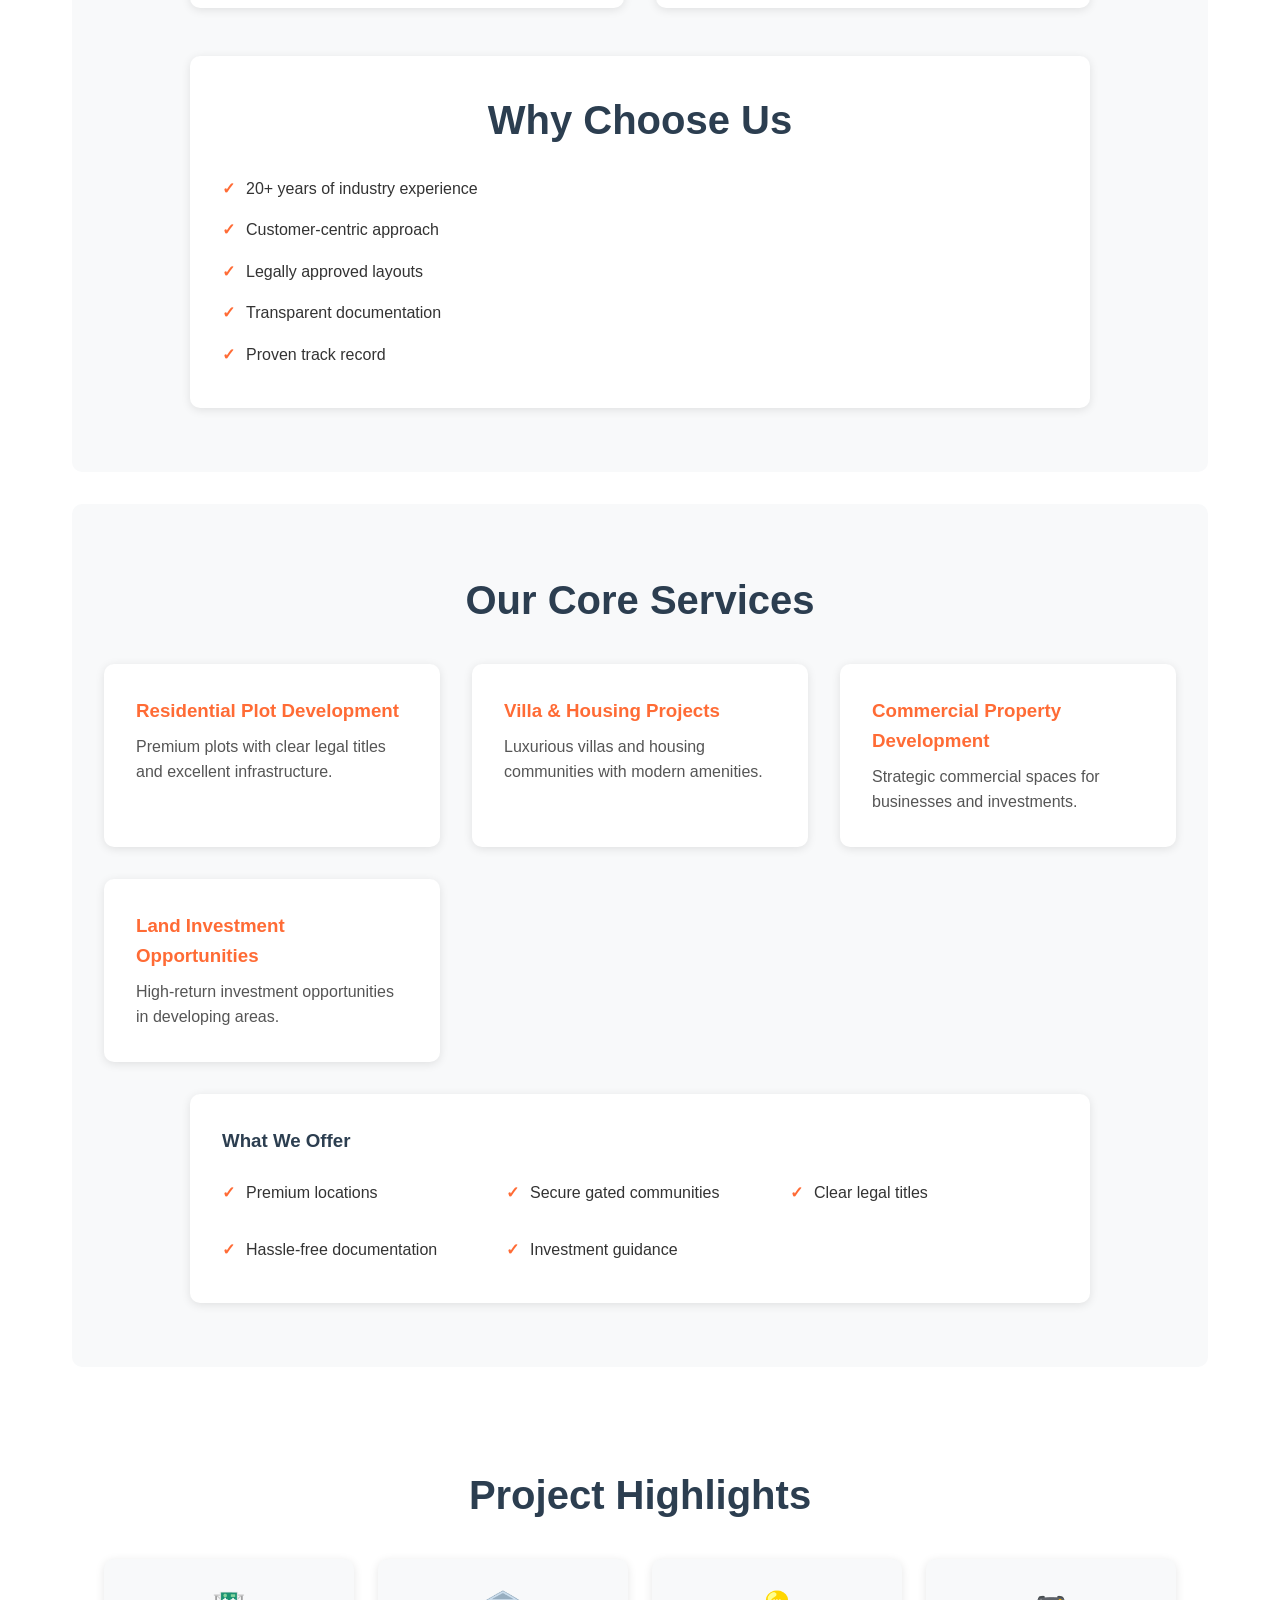
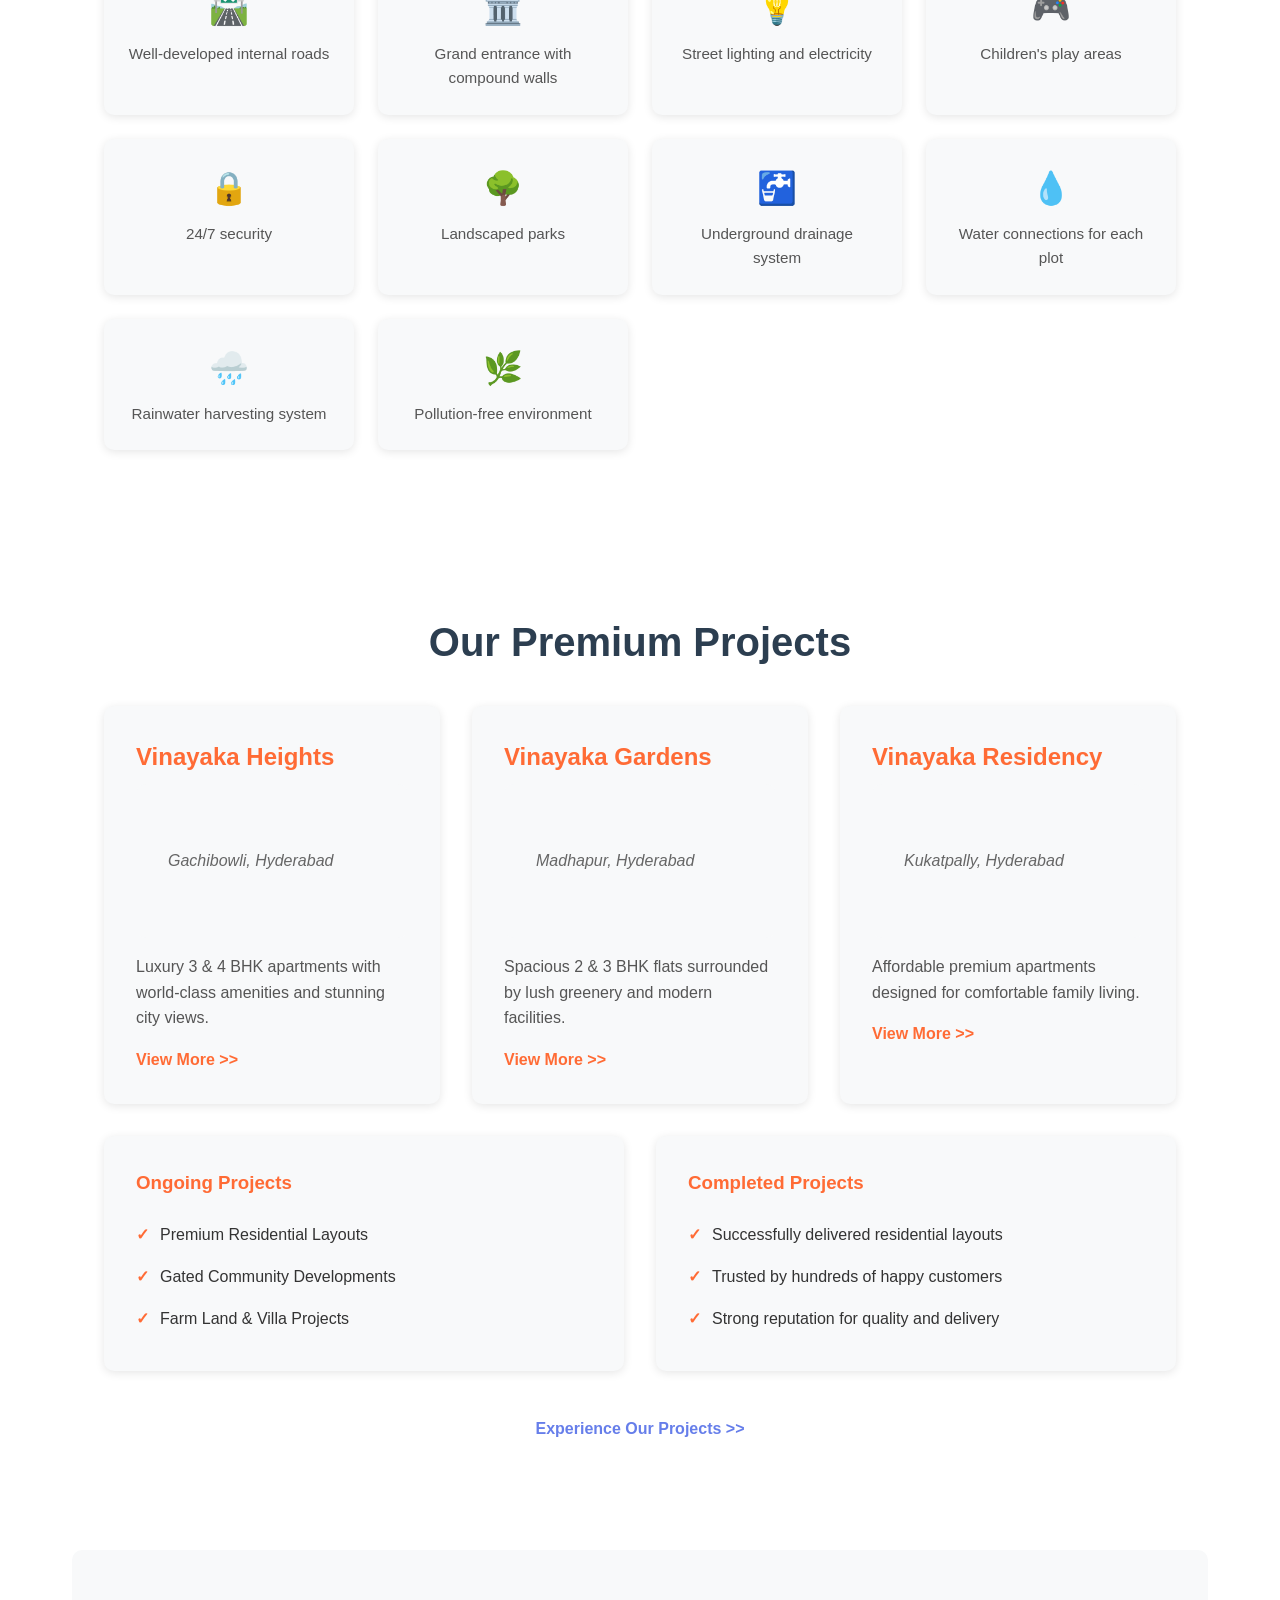
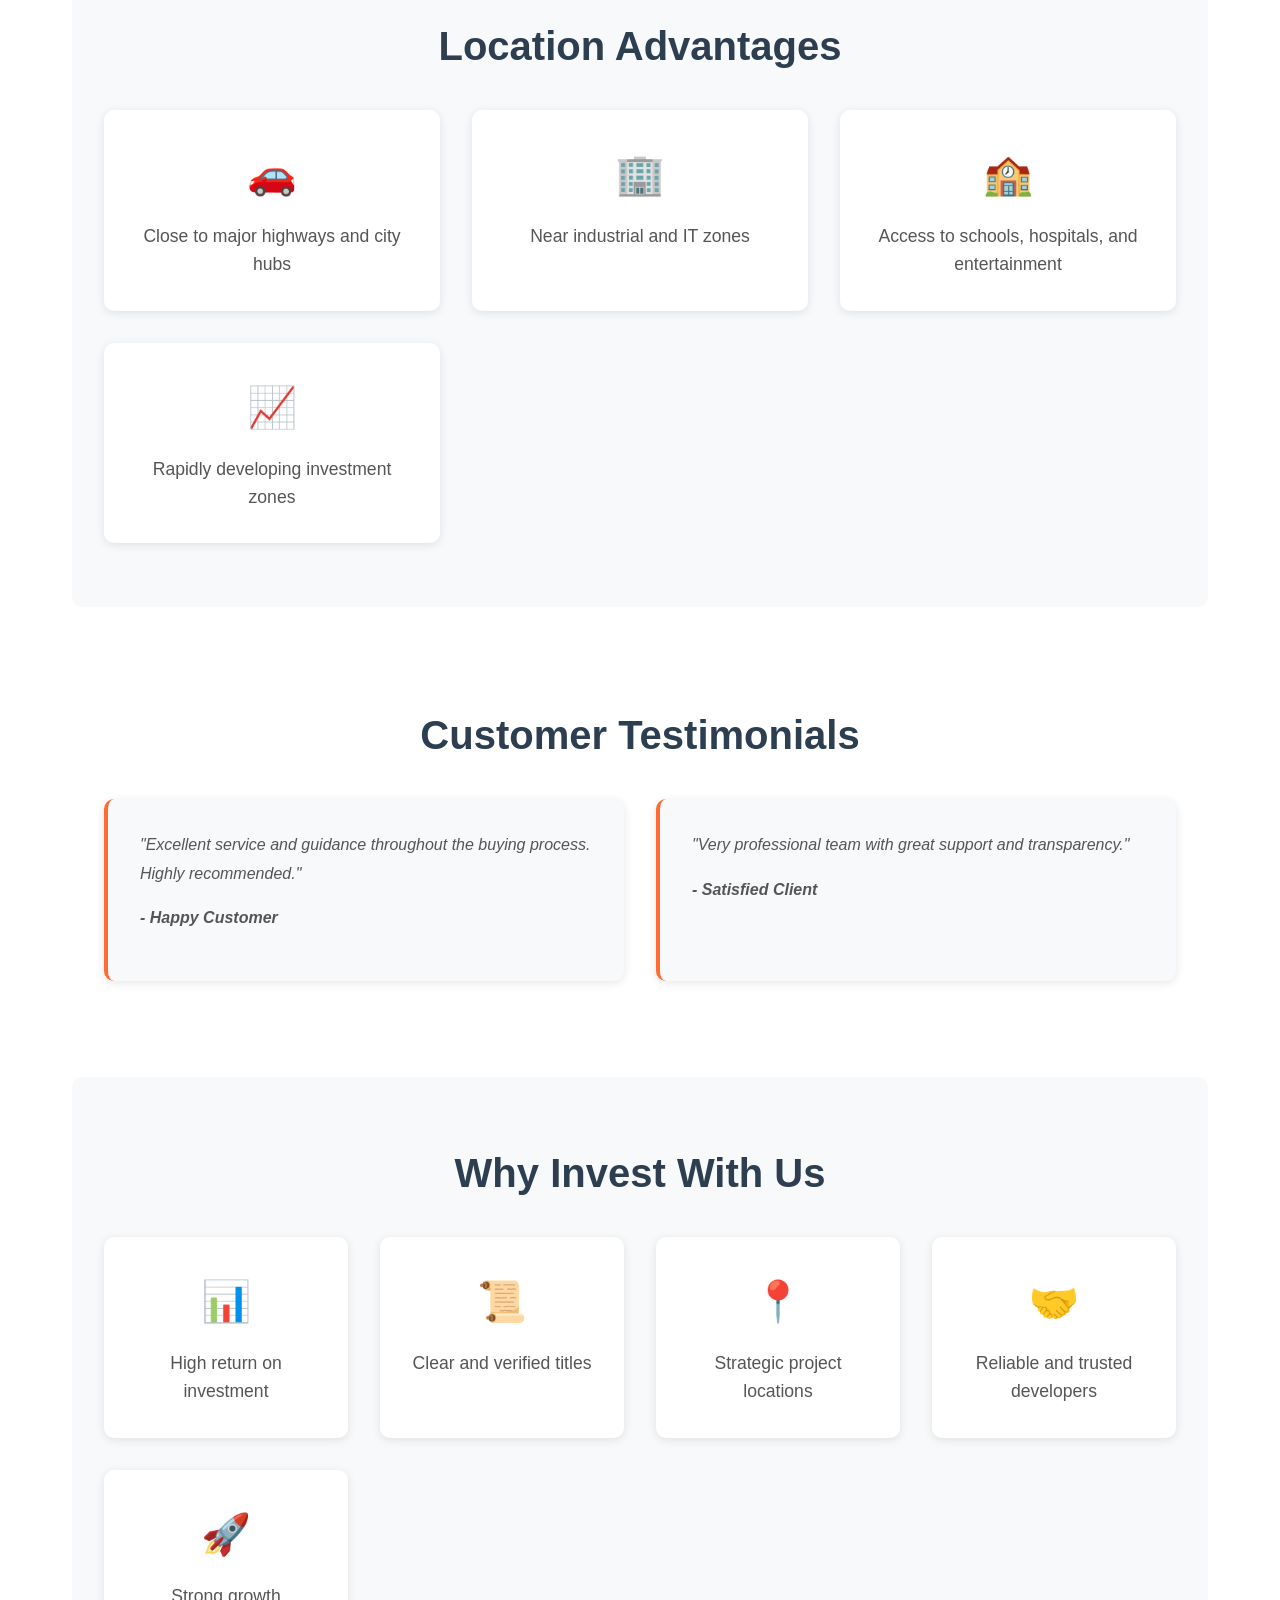
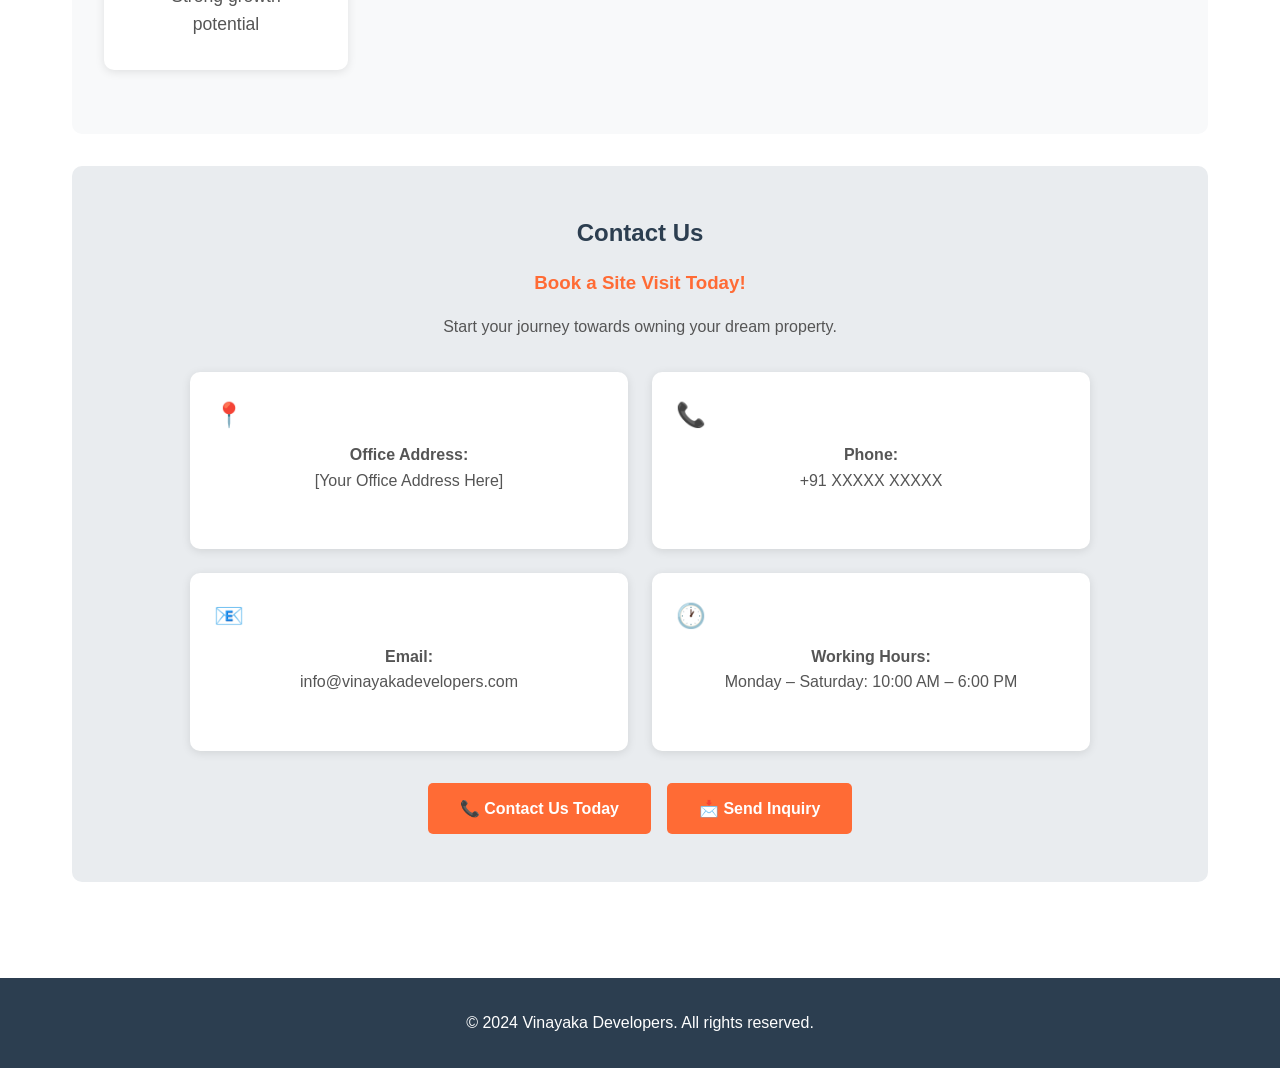
==== commit 0aecc750: "Replace SVG logo with provided image file" ====
--- a/index.html
+++ b/index.html
@@ -11,10 +11,7 @@
     <header>
         <nav>
             <div class="logo">
-                <svg class="vinayaka-symbol" viewBox="0 0 100 100" xmlns="http://www.w3.org/2000/svg">
-                    <circle cx="50" cy="50" r="45" fill="#FF6B35" />
-                    <text x="50" y="55" font-size="40" text-anchor="middle" fill="white">🙏</text>
-                </svg>
+                <img src="logo.png" alt="Vinayaka Developers Logo" class="logo-image">
                 Vinayaka Developers
             </div>
             <ul>
--- a/styles.css
+++ b/styles.css
@@ -38,9 +38,10 @@
     gap: 0.5rem;
 }
 
-.vinayaka-symbol {
-    width: 40px;
-    height: 40px;
+.logo-image {
+    width: 50px;
+    height: 50px;
+    object-fit: contain;
 }
 
 nav ul {
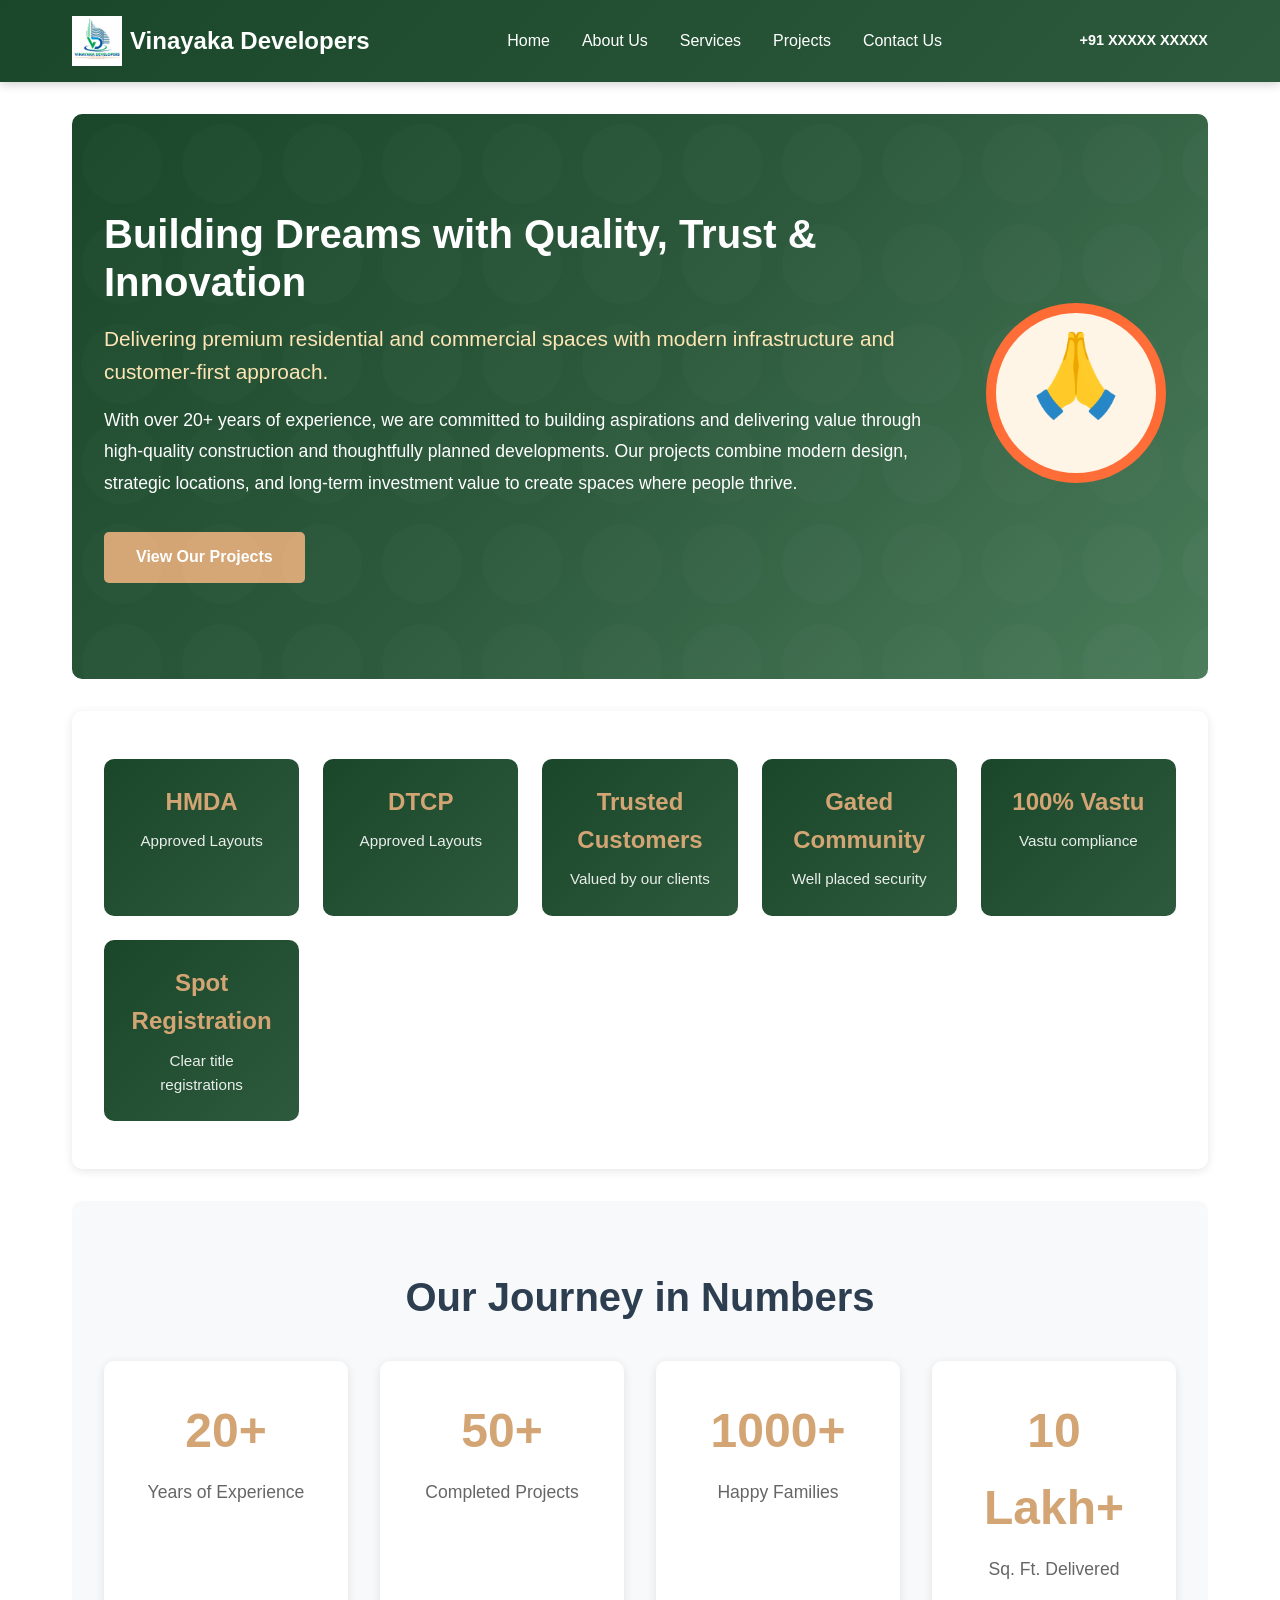
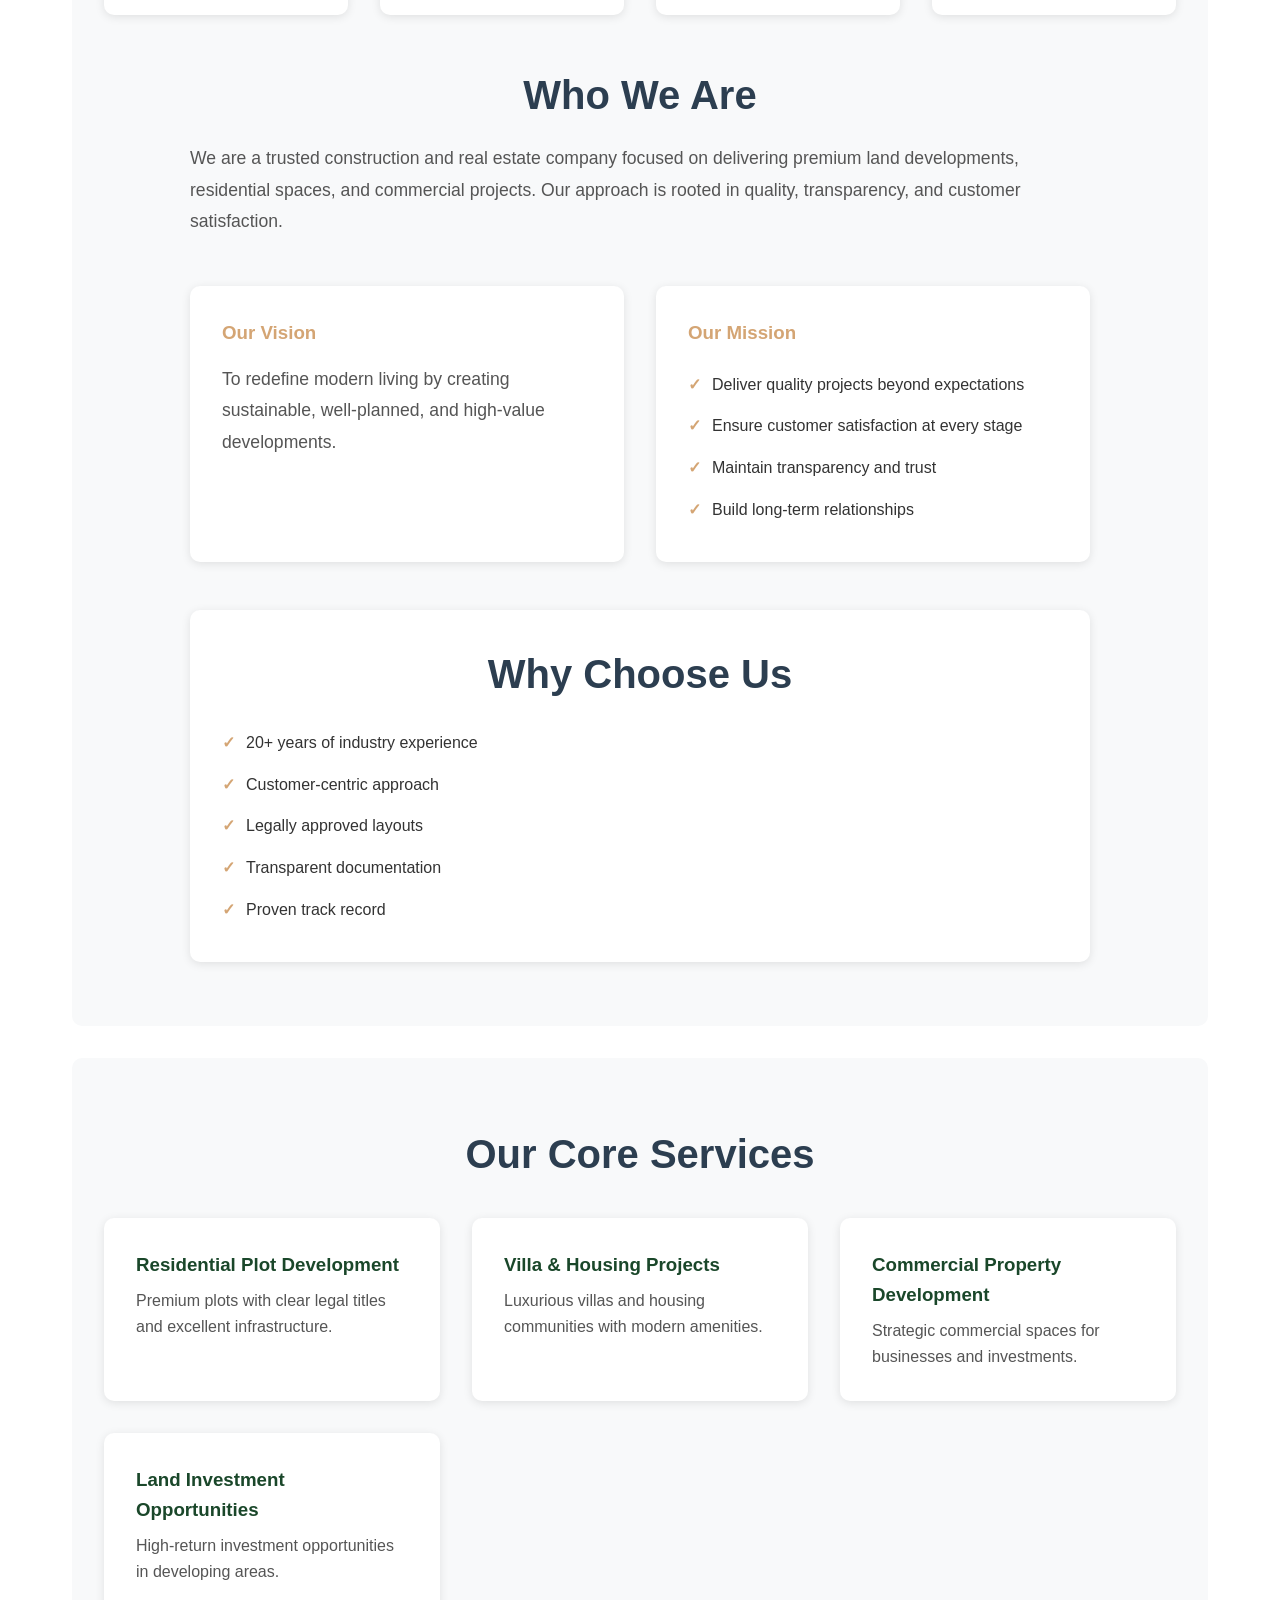
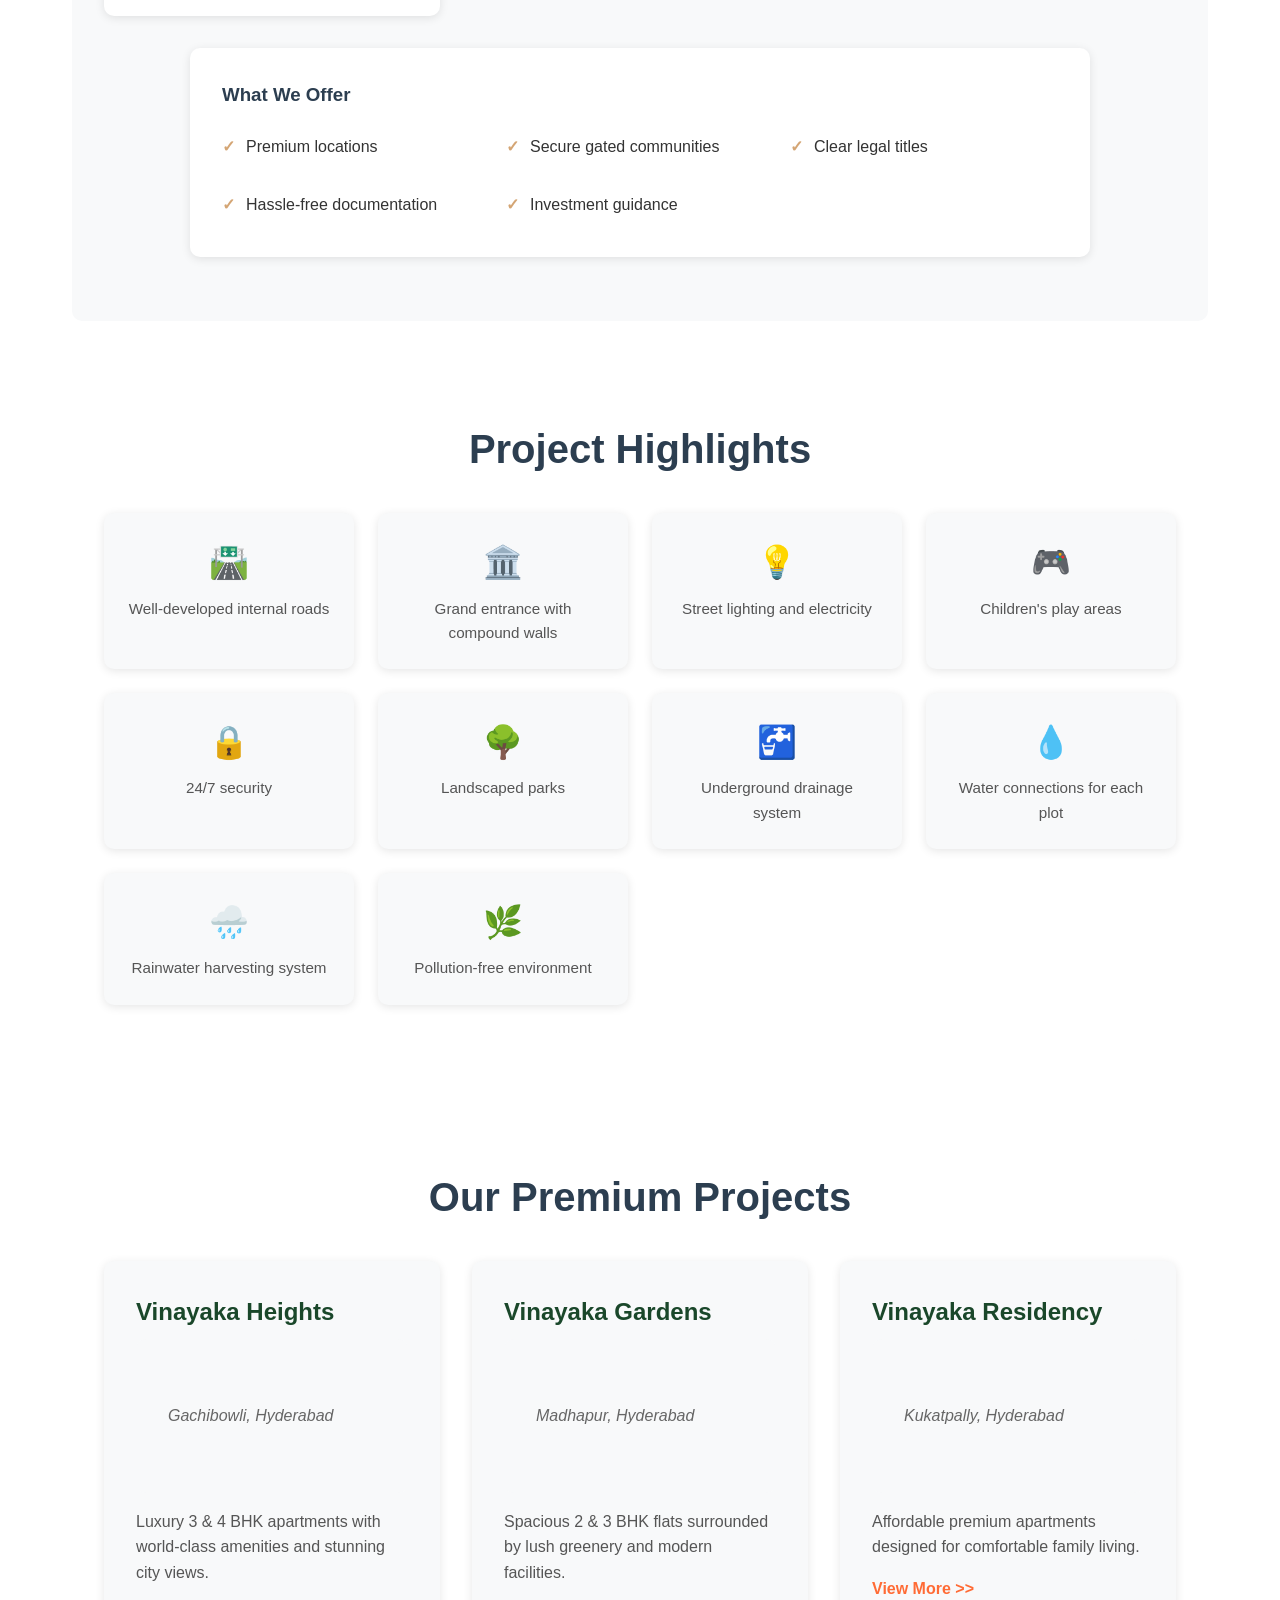
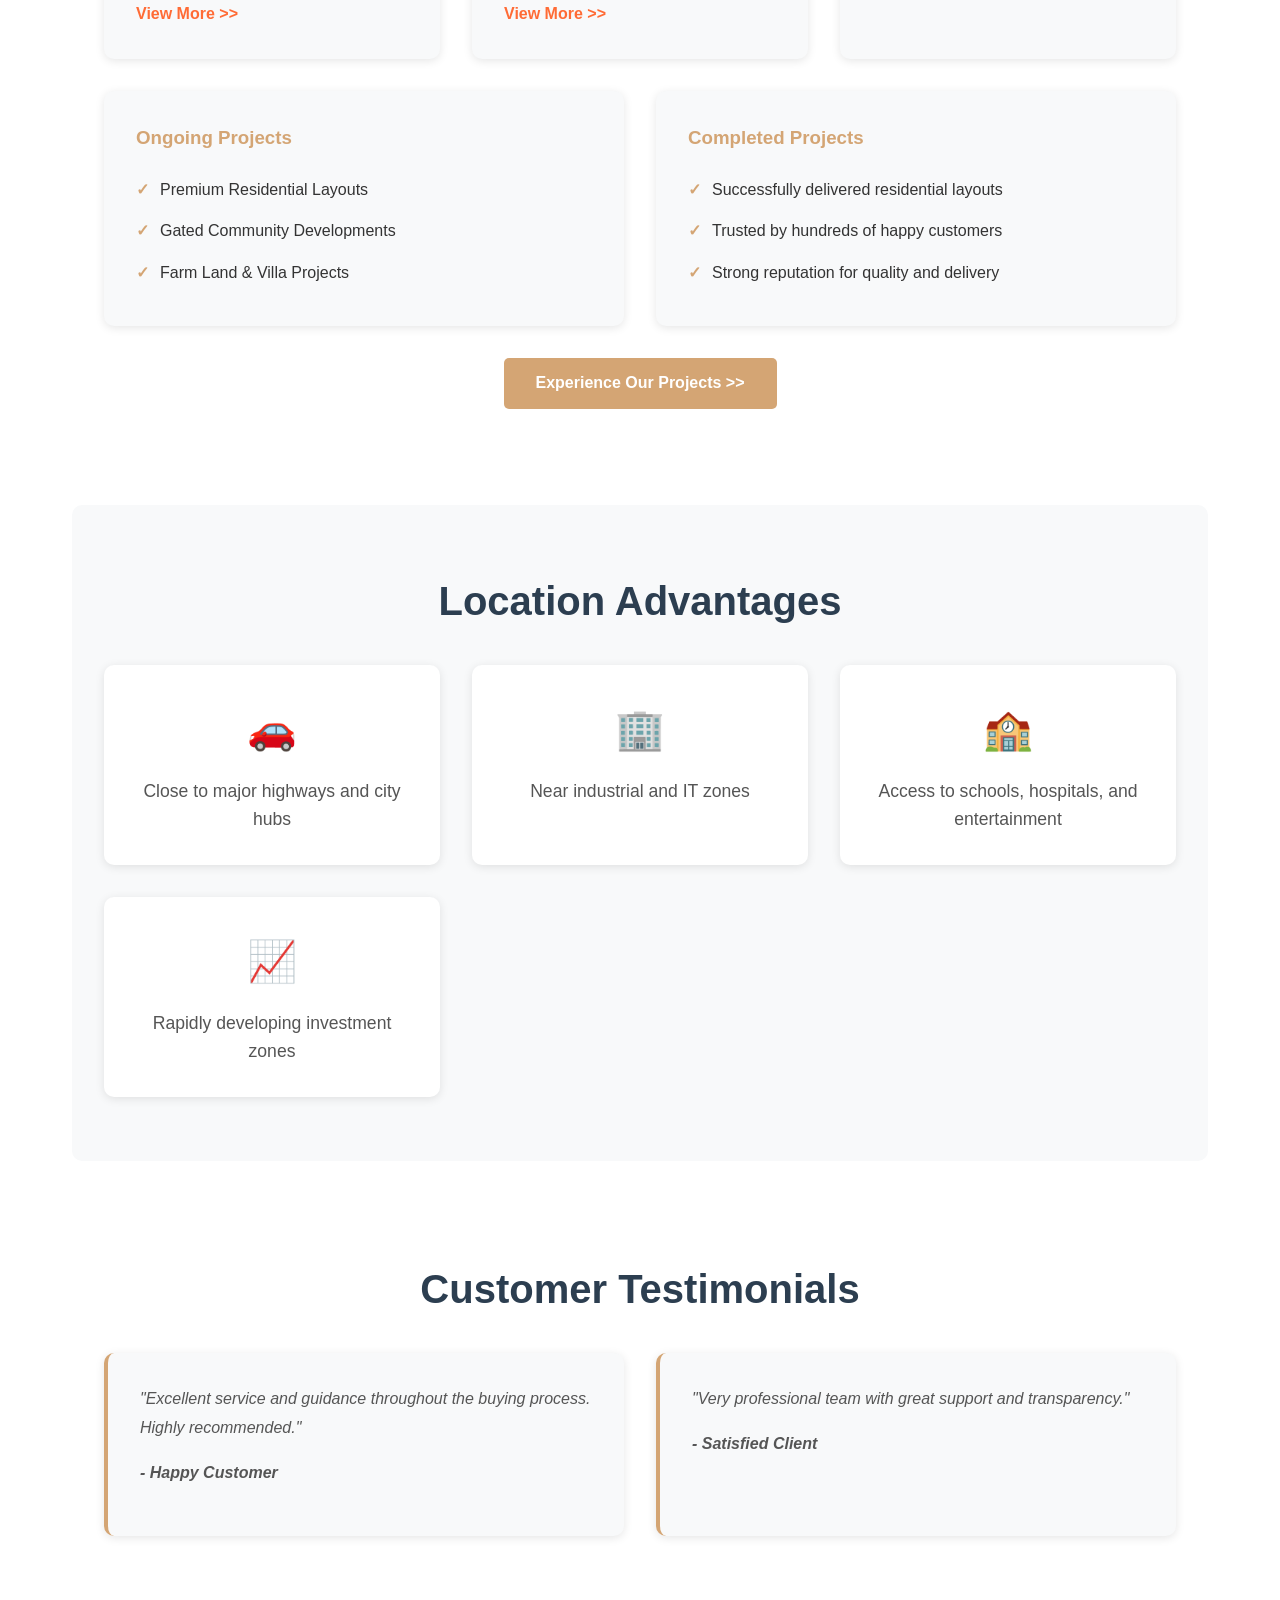
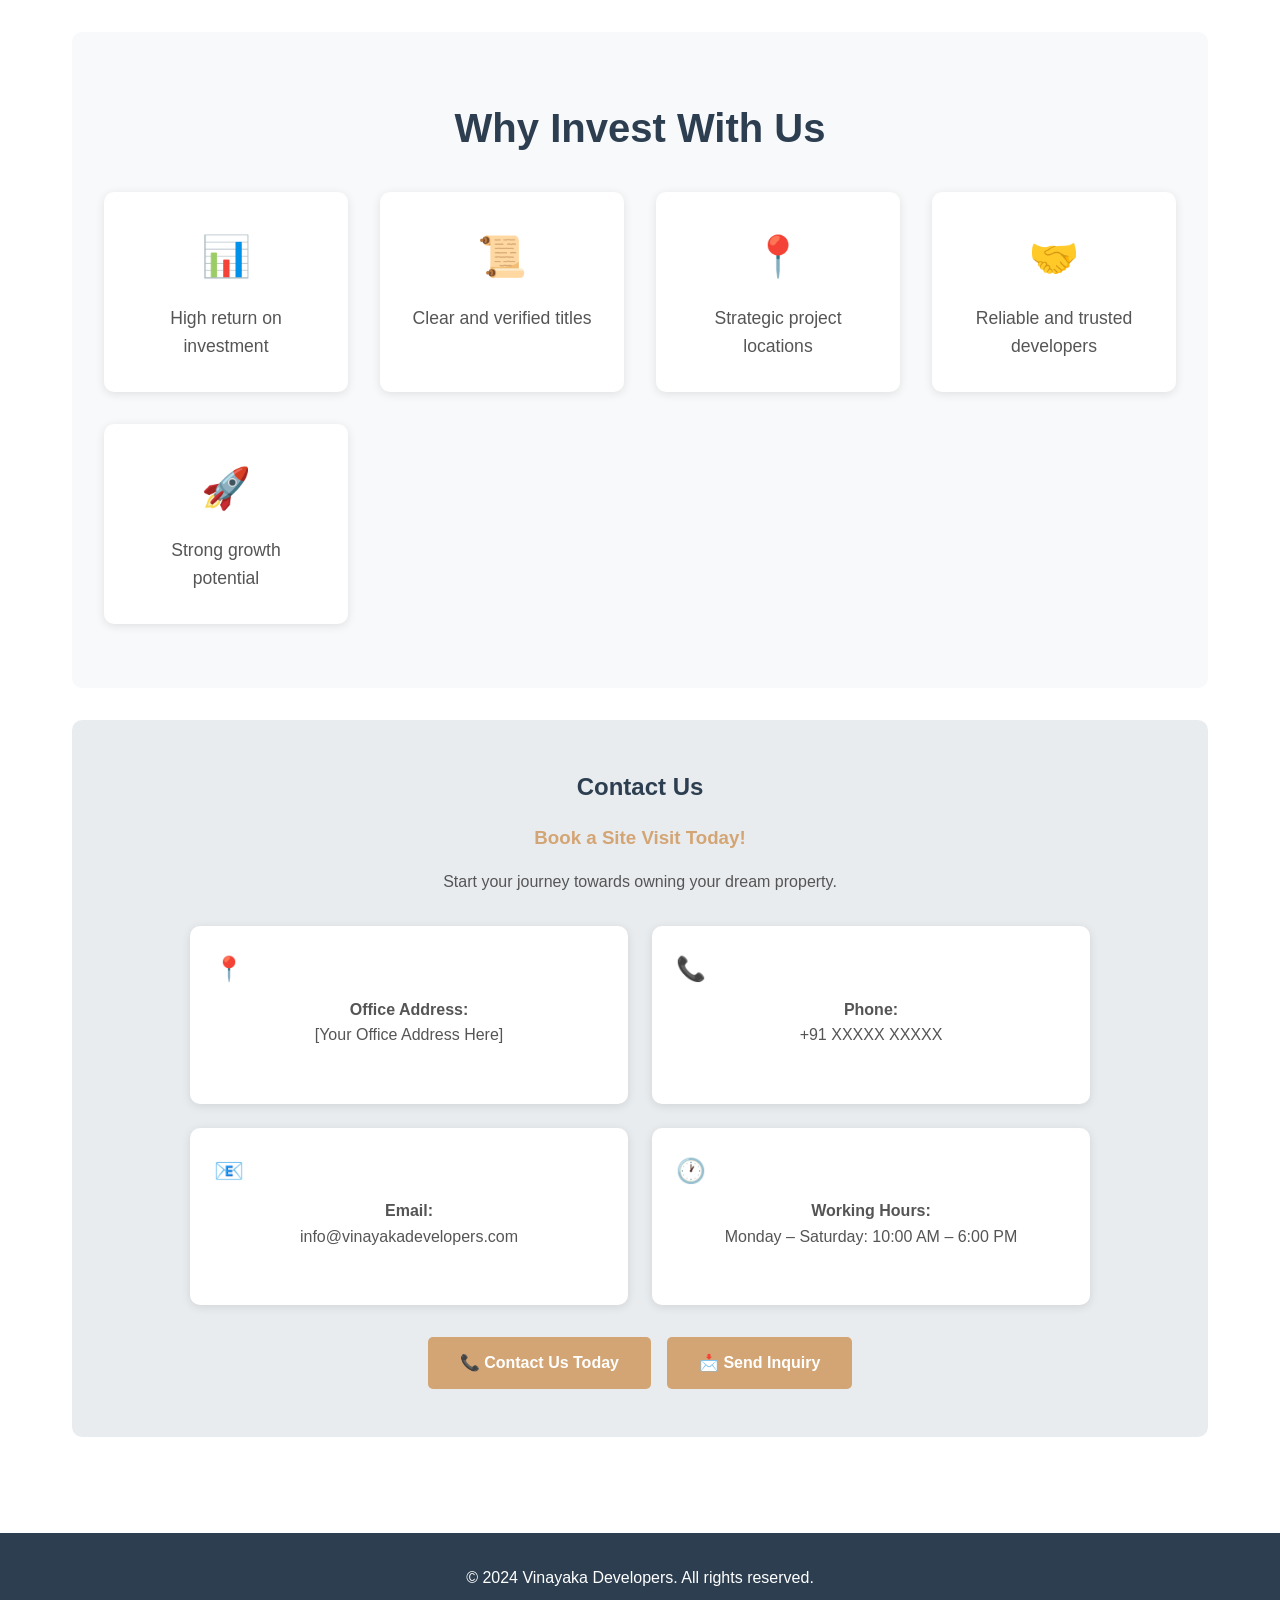
==== commit 73177bc7: "Update design to match sanjeevaniprojects.in with green/gold theme and key features section" ====
--- a/index.html
+++ b/index.html
@@ -42,6 +42,35 @@
                         <circle cx="100" cy="100" r="80" fill="#FFF5E6" />
                         <text x="100" y="110" font-size="80" text-anchor="middle">🙏</text>
                     </svg>
+                </div>
+            </div>
+        </section>
+
+        <section id="key-features" class="key-features">
+            <div class="features-grid">
+                <div class="feature-item">
+                    <h3>HMDA</h3>
+                    <p>Approved Layouts</p>
+                </div>
+                <div class="feature-item">
+                    <h3>DTCP</h3>
+                    <p>Approved Layouts</p>
+                </div>
+                <div class="feature-item">
+                    <h3>Trusted Customers</h3>
+                    <p>Valued by our clients</p>
+                </div>
+                <div class="feature-item">
+                    <h3>Gated Community</h3>
+                    <p>Well placed security</p>
+                </div>
+                <div class="feature-item">
+                    <h3>100% Vastu</h3>
+                    <p>Vastu compliance</p>
+                </div>
+                <div class="feature-item">
+                    <h3>Spot Registration</h3>
+                    <p>Clear title registrations</p>
                 </div>
             </div>
         </section>
--- a/styles.css
+++ b/styles.css
@@ -13,12 +13,13 @@
 
 /* Header and Navigation */
 header {
-    background-color: #2c3e50;
+    background: linear-gradient(135deg, #1a472a 0%, #2d5a3d 100%);
     color: white;
     padding: 1rem 0;
     position: sticky;
     top: 0;
     z-index: 1000;
+    box-shadow: 0 2px 10px rgba(0,0,0,0.2);
 }
 
 nav {
@@ -82,11 +83,25 @@
 
 /* Hero Section */
 .hero {
-    padding: 4rem 2rem;
-    background: linear-gradient(135deg, #667eea 0%, #764ba2 100%);
+    padding: 6rem 2rem;
+    background: linear-gradient(135deg, #1a472a 0%, #2d5a3d 50%, #4a7c59 100%);
     color: white;
     border-radius: 10px;
     margin-bottom: 2rem;
+    position: relative;
+    overflow: hidden;
+}
+
+.hero::before {
+    content: '';
+    position: absolute;
+    top: 0;
+    left: 0;
+    right: 0;
+    bottom: 0;
+    background: url('data:image/svg+xml,<svg xmlns="http://www.w3.org/2000/svg" viewBox="0 0 100 100"><circle cx="50" cy="50" r="40" fill="rgba(255,255,255,0.05)"/></svg>');
+    background-size: 100px 100px;
+    opacity: 0.3;
 }
 
 .hero-content {
@@ -132,18 +147,61 @@
 
 .cta-button {
     display: inline-block;
-    background-color: white;
-    color: #667eea;
+    background-color: #d4a574;
+    color: white;
     padding: 0.8rem 2rem;
     text-decoration: none;
     border-radius: 5px;
     font-weight: bold;
     transition: transform 0.3s, box-shadow 0.3s;
+    border: none;
+    cursor: pointer;
 }
 
 .cta-button:hover {
     transform: translateY(-2px);
     box-shadow: 0 5px 15px rgba(0, 0, 0, 0.2);
+    background-color: #c49564;
+}
+
+/* Key Features Section */
+.key-features {
+    padding: 3rem 2rem;
+    background-color: white;
+    border-radius: 10px;
+    margin-bottom: 2rem;
+    box-shadow: 0 2px 10px rgba(0,0,0,0.1);
+}
+
+.features-grid {
+    display: grid;
+    grid-template-columns: repeat(auto-fit, minmax(180px, 1fr));
+    gap: 1.5rem;
+}
+
+.feature-item {
+    text-align: center;
+    padding: 1.5rem;
+    background: linear-gradient(135deg, #1a472a 0%, #2d5a3d 100%);
+    border-radius: 10px;
+    color: white;
+    transition: transform 0.3s, box-shadow 0.3s;
+}
+
+.feature-item:hover {
+    transform: translateY(-5px);
+    box-shadow: 0 5px 20px rgba(0,0,0,0.2);
+}
+
+.feature-item h3 {
+    font-size: 1.5rem;
+    margin-bottom: 0.5rem;
+    color: #d4a574;
+}
+
+.feature-item p {
+    font-size: 0.95rem;
+    opacity: 0.9;
 }
 
 /* About Section */
@@ -178,7 +236,7 @@
 
 .stat-item h3 {
     font-size: 3rem;
-    color: #FF6B35;
+    color: #d4a574;
     margin-bottom: 0.5rem;
 }
 
@@ -220,7 +278,7 @@
 }
 
 .vision h3, .mission h3 {
-    color: #FF6B35;
+    color: #d4a574;
     margin-bottom: 1rem;
 }
 
@@ -239,7 +297,7 @@
     content: '✓';
     position: absolute;
     left: 0;
-    color: #FF6B35;
+    color: #d4a574;
     font-weight: bold;
 }
 
@@ -269,7 +327,7 @@
     content: '✓';
     position: absolute;
     left: 0;
-    color: #FF6B35;
+    color: #d4a574;
     font-weight: bold;
 }
 
@@ -325,7 +383,7 @@
 }
 
 .service-card h3 {
-    color: #FF6B35;
+    color: #1a472a;
     margin-bottom: 0.5rem;
 }
 
@@ -366,7 +424,7 @@
     content: '✓';
     position: absolute;
     left: 0;
-    color: #FF6B35;
+    color: #d4a574;
     font-weight: bold;
 }
 
@@ -476,7 +534,7 @@
     padding: 2rem;
     border-radius: 10px;
     box-shadow: 0 2px 10px rgba(0,0,0,0.1);
-    border-left: 4px solid #FF6B35;
+    border-left: 4px solid #d4a574;
 }
 
 .testimonial-card p {
@@ -567,7 +625,7 @@
 }
 
 .project-card h3 {
-    color: #FF6B35;
+    color: #1a472a;
     margin-bottom: 0.5rem;
     font-size: 1.5rem;
 }
@@ -615,7 +673,7 @@
 }
 
 .ongoing h3, .completed h3 {
-    color: #FF6B35;
+    color: #d4a574;
     margin-bottom: 1rem;
 }
 
@@ -634,7 +692,7 @@
     content: '✓';
     position: absolute;
     left: 0;
-    color: #FF6B35;
+    color: #d4a574;
     font-weight: bold;
 }
 
@@ -658,7 +716,7 @@
 }
 
 .contact-info h3 {
-    color: #FF6B35;
+    color: #d4a574;
     margin-bottom: 1rem;
     text-align: center;
 }
@@ -702,7 +760,7 @@
 }
 
 .contact-cta .cta-button {
-    background-color: #FF6B35;
+    background-color: #d4a574;
     color: white;
 }
 
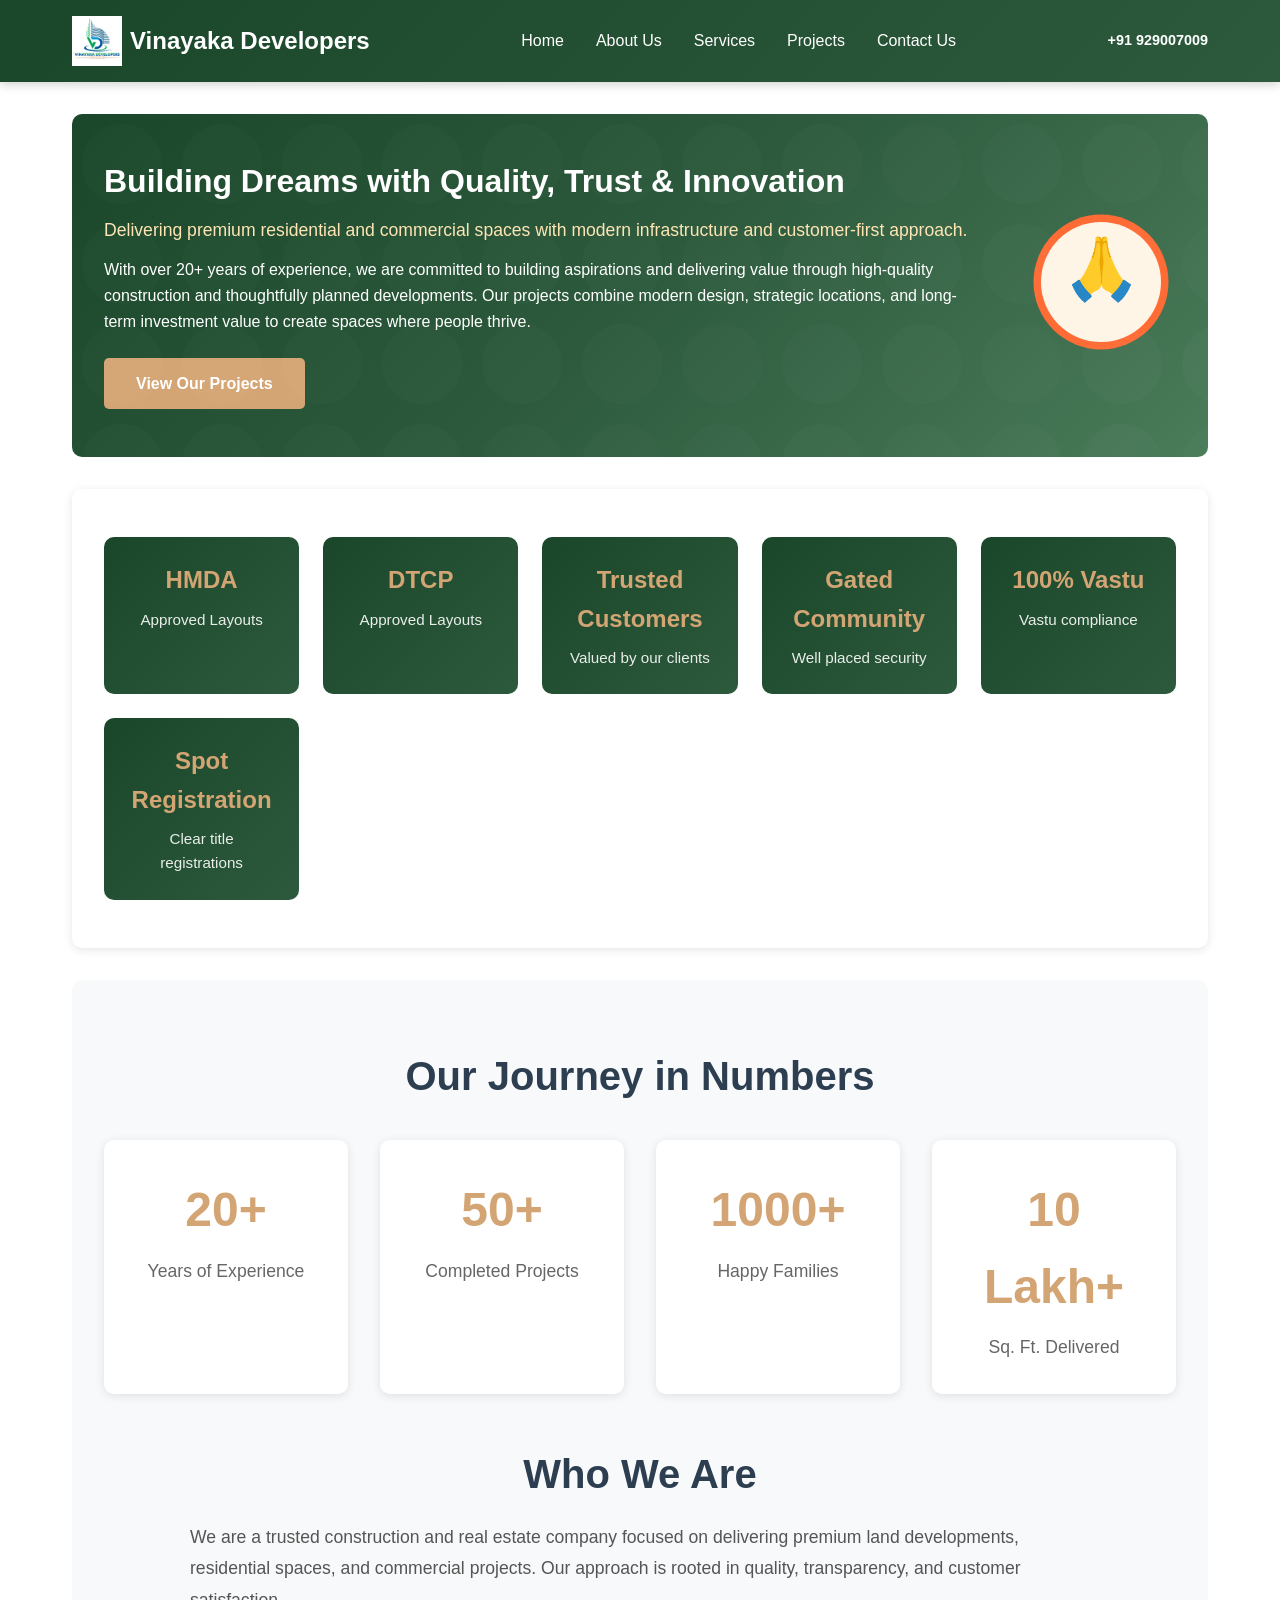
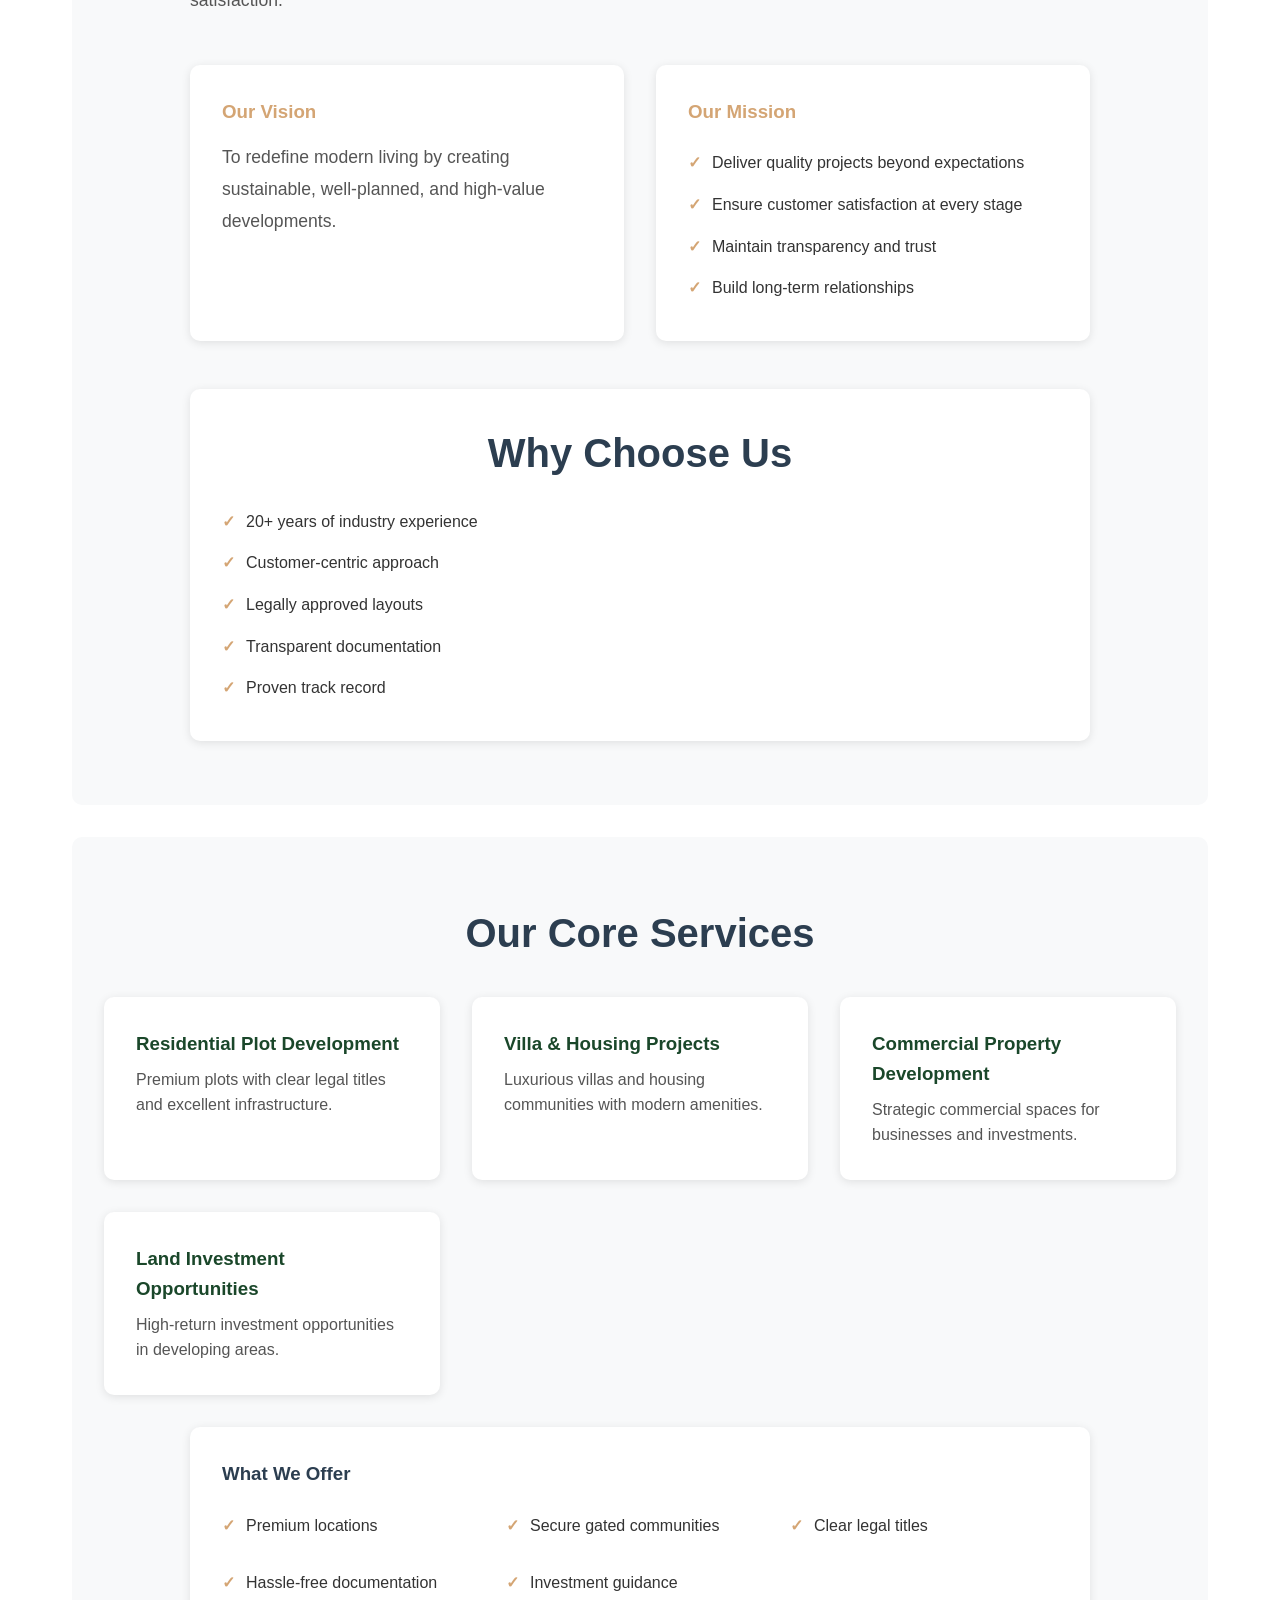
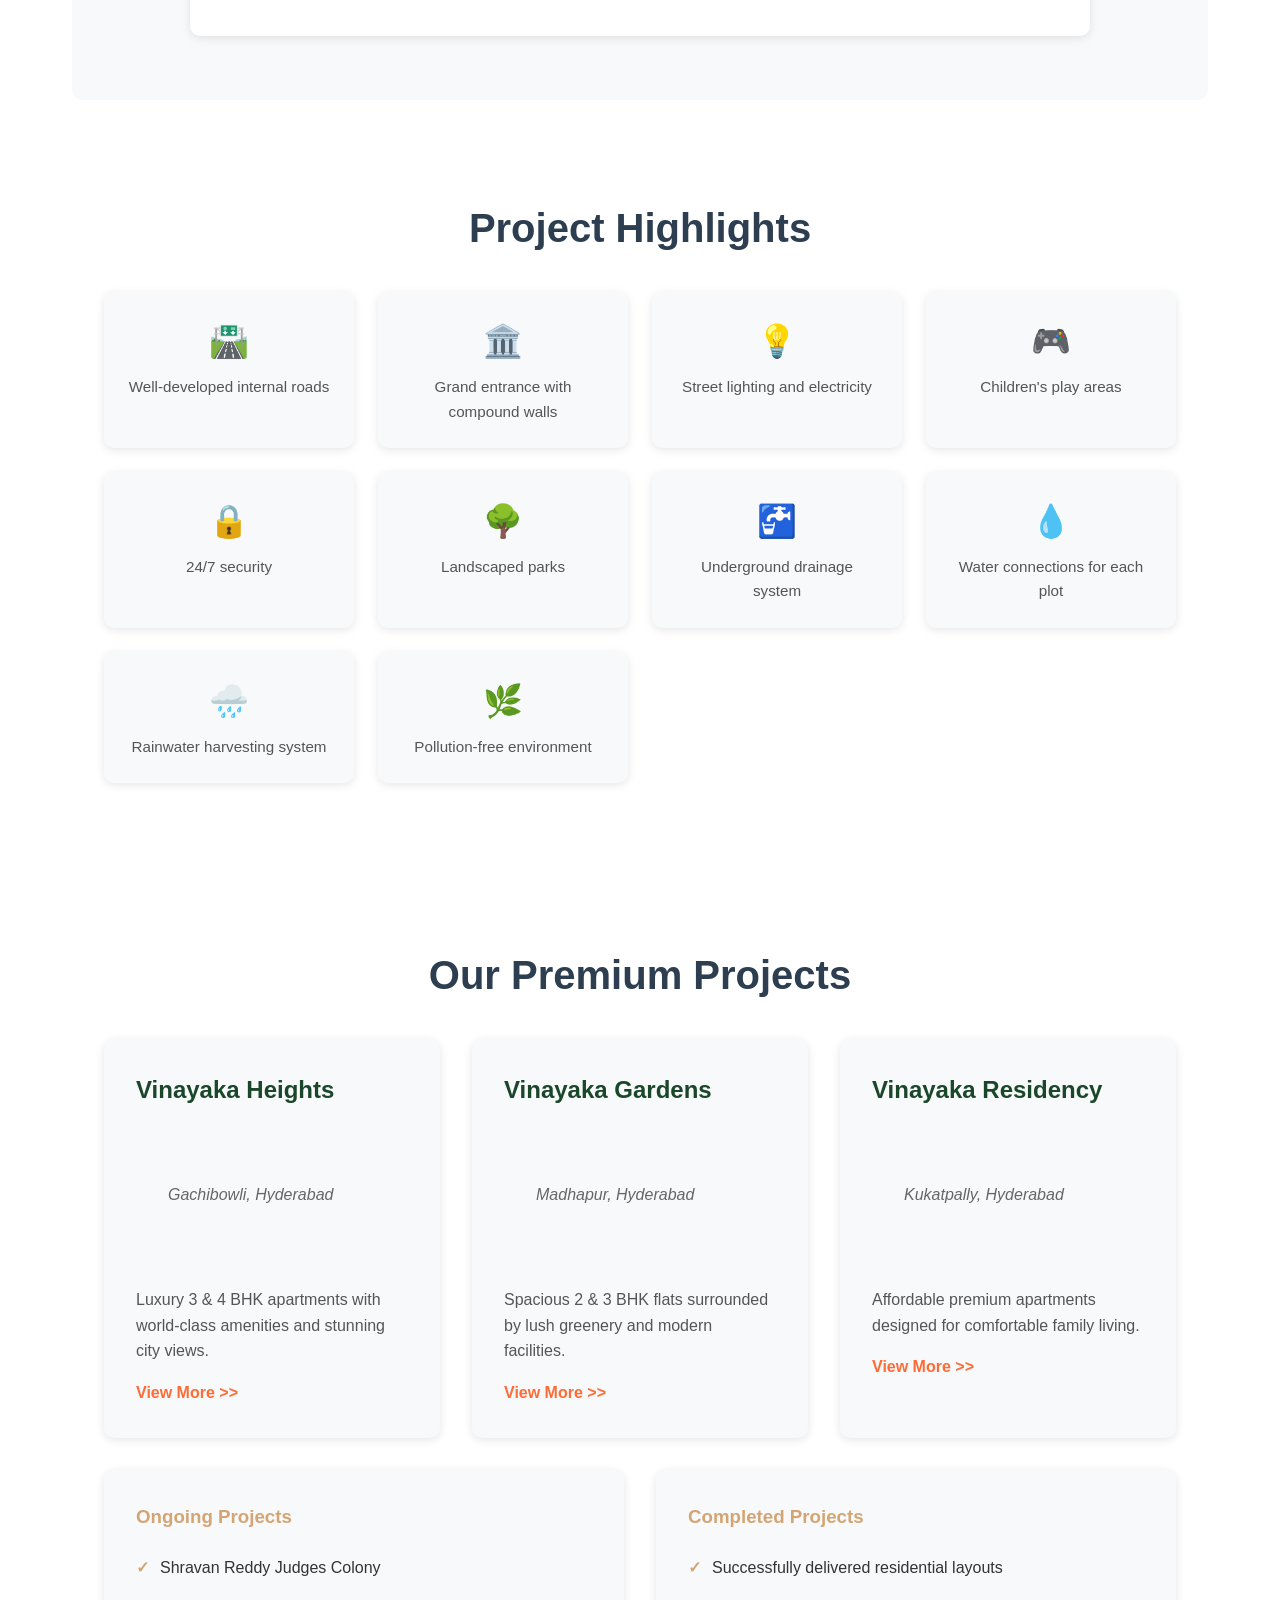
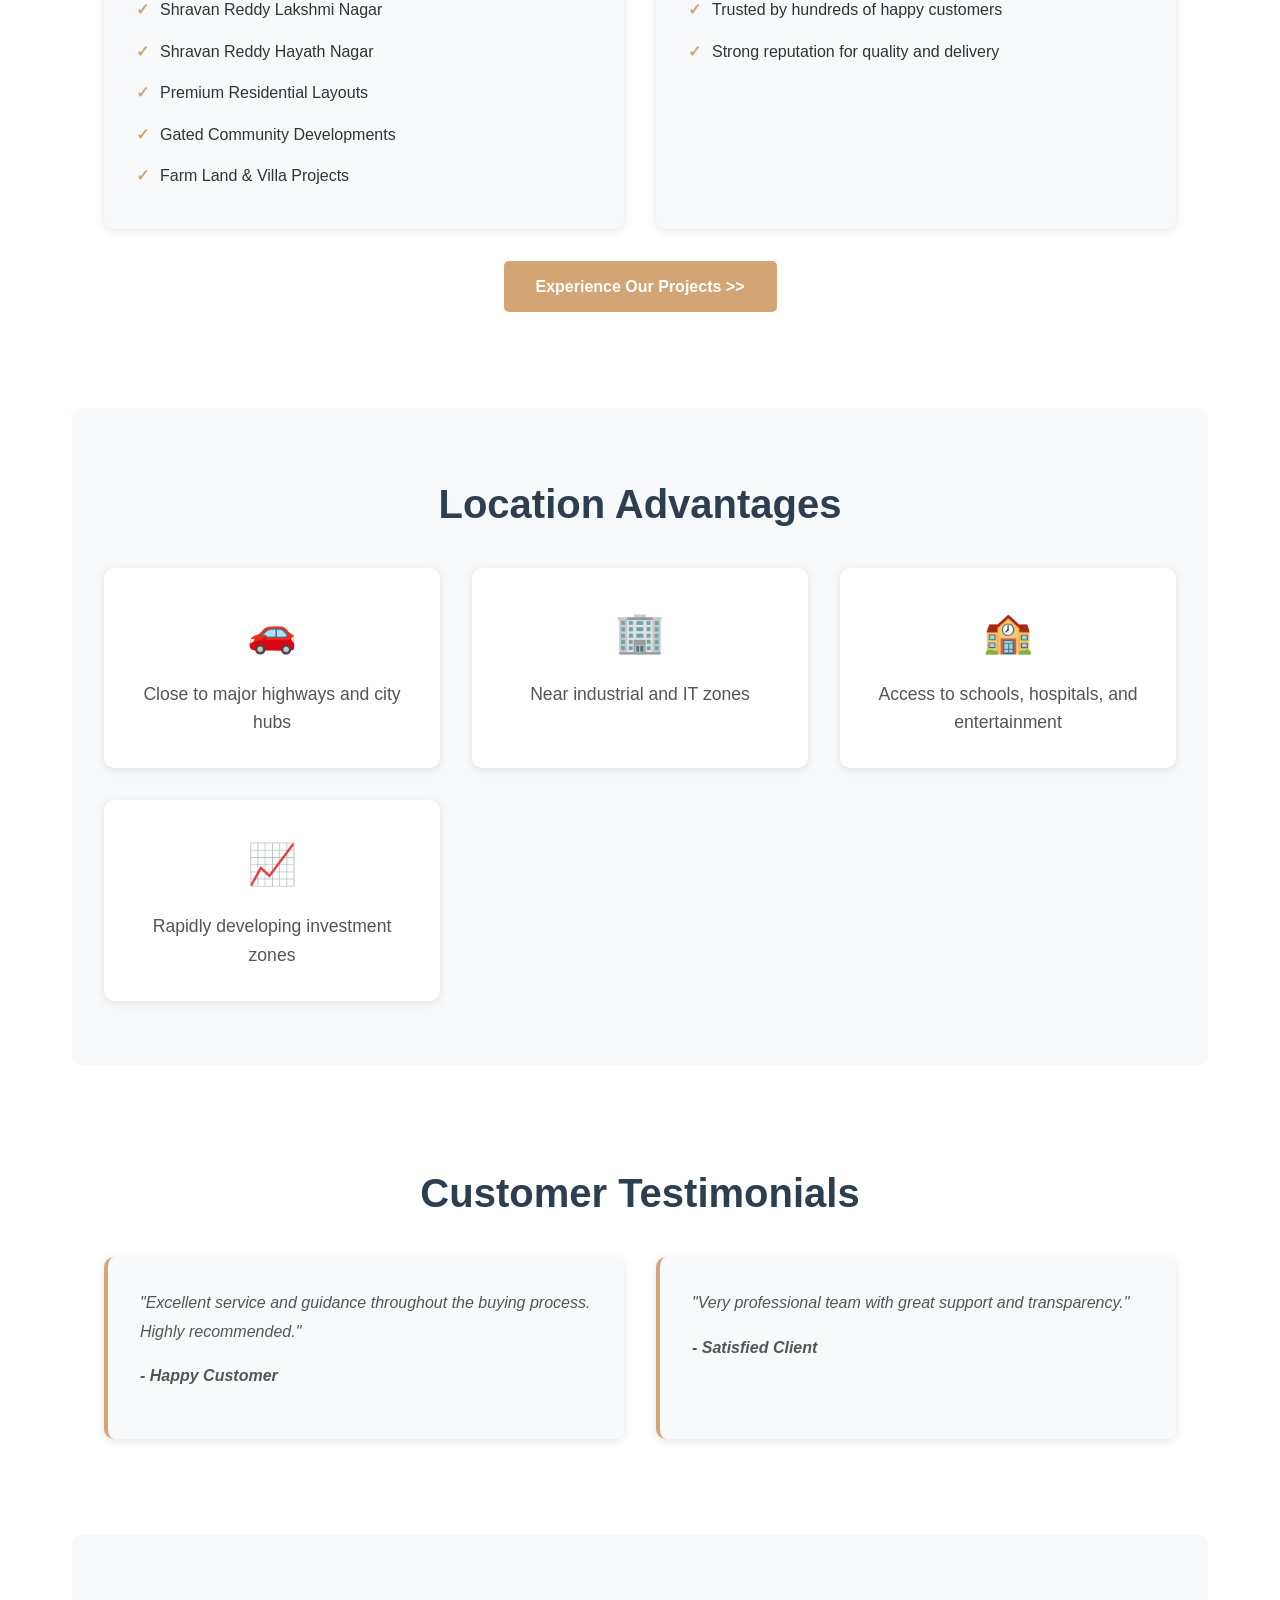
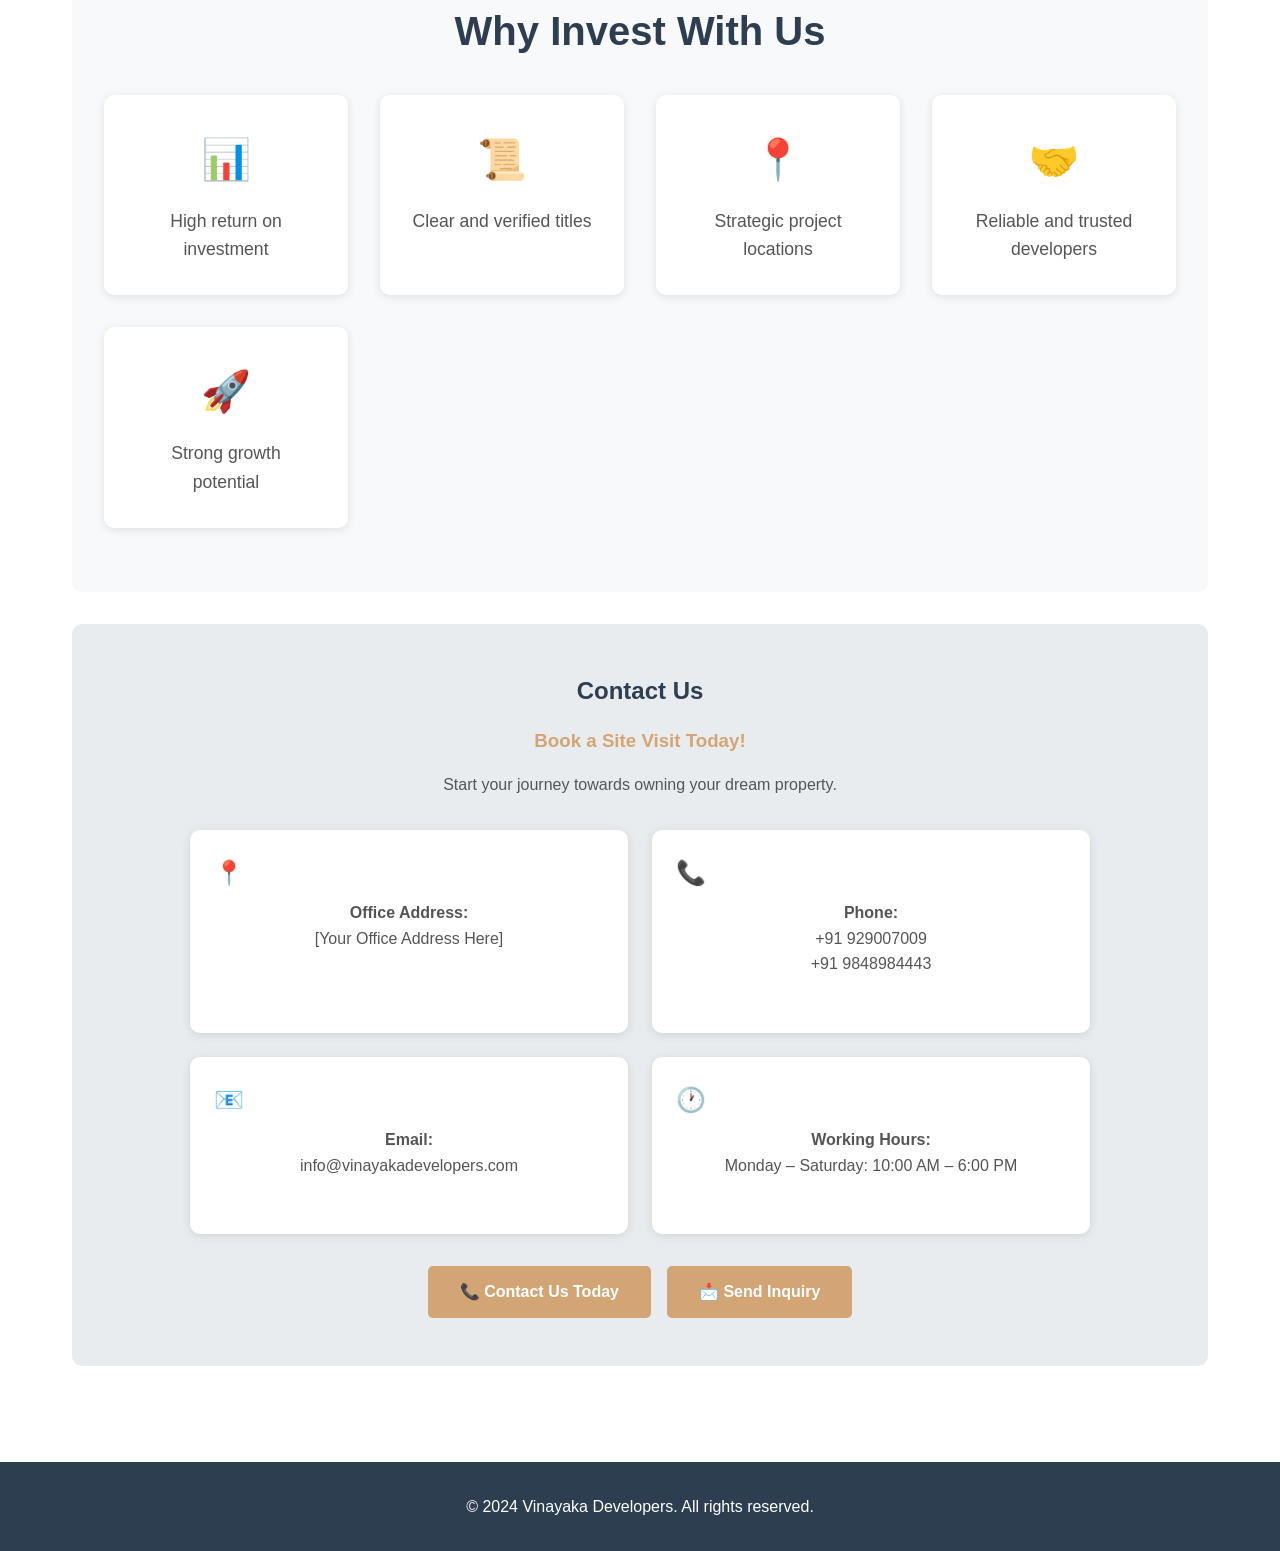
==== commit 78a4d8a9: "Update contact numbers to 929007009 and 9848984443" ====
--- a/index.html
+++ b/index.html
@@ -22,7 +22,7 @@
                 <li><a href="#contact">Contact Us</a></li>
             </ul>
             <div class="phone-number">
-                <a href="tel:+91XXXXXXXXXX">+91 XXXXX XXXXX</a>
+                <a href="tel:+91929007009">+91 929007009</a>
             </div>
         </nav>
     </header>
@@ -233,6 +233,9 @@
                 <div class="ongoing">
                     <h3>Ongoing Projects</h3>
                     <ul>
+                        <li>Shravan Reddy Judges Colony</li>
+                        <li>Shravan Reddy Lakshmi Nagar</li>
+                        <li>Shravan Reddy Hayath Nagar</li>
                         <li>Premium Residential Layouts</li>
                         <li>Gated Community Developments</li>
                         <li>Farm Land & Villa Projects</li>
@@ -327,7 +330,7 @@
                         </div>
                         <div class="contact-item">
                             <span class="contact-icon">📞</span>
-                            <p><strong>Phone:</strong><br>+91 XXXXX XXXXX</p>
+                            <p><strong>Phone:</strong><br>+91 929007009<br>+91 9848984443</p>
                         </div>
                         <div class="contact-item">
                             <span class="contact-icon">📧</span>
@@ -339,7 +342,7 @@
                         </div>
                     </div>
                     <div class="contact-cta">
-                        <a href="tel:+91XXXXXXXXXX" class="cta-button">📞 Contact Us Today</a>
+                        <a href="tel:+91929007009" class="cta-button">📞 Contact Us Today</a>
                         <a href="mailto:info@vinayakadevelopers.com" class="cta-button">📩 Send Inquiry</a>
                     </div>
                 </div>
--- a/styles.css
+++ b/styles.css
@@ -83,7 +83,7 @@
 
 /* Hero Section */
 .hero {
-    padding: 6rem 2rem;
+    padding: 3rem 2rem;
     background: linear-gradient(135deg, #1a472a 0%, #2d5a3d 50%, #4a7c59 100%);
     color: white;
     border-radius: 10px;
@@ -118,8 +118,8 @@
 }
 
 .vinayaka-idol {
-    width: 200px;
-    height: 200px;
+    width: 150px;
+    height: 150px;
 }
 
 .hero-text {
@@ -128,21 +128,21 @@
 }
 
 .main-heading {
-    font-size: 2.5rem;
+    font-size: 2rem;
     margin-bottom: 1rem;
     line-height: 1.2;
 }
 
 .subheading {
-    font-size: 1.3rem;
-    margin-bottom: 1rem;
+    font-size: 1.1rem;
+    margin-bottom: 0.8rem;
     color: #FFE5B4;
 }
 
 .intro {
-    font-size: 1.1rem;
-    margin-bottom: 2rem;
-    line-height: 1.8;
+    font-size: 1rem;
+    margin-bottom: 1.5rem;
+    line-height: 1.6;
 }
 
 .cta-button {
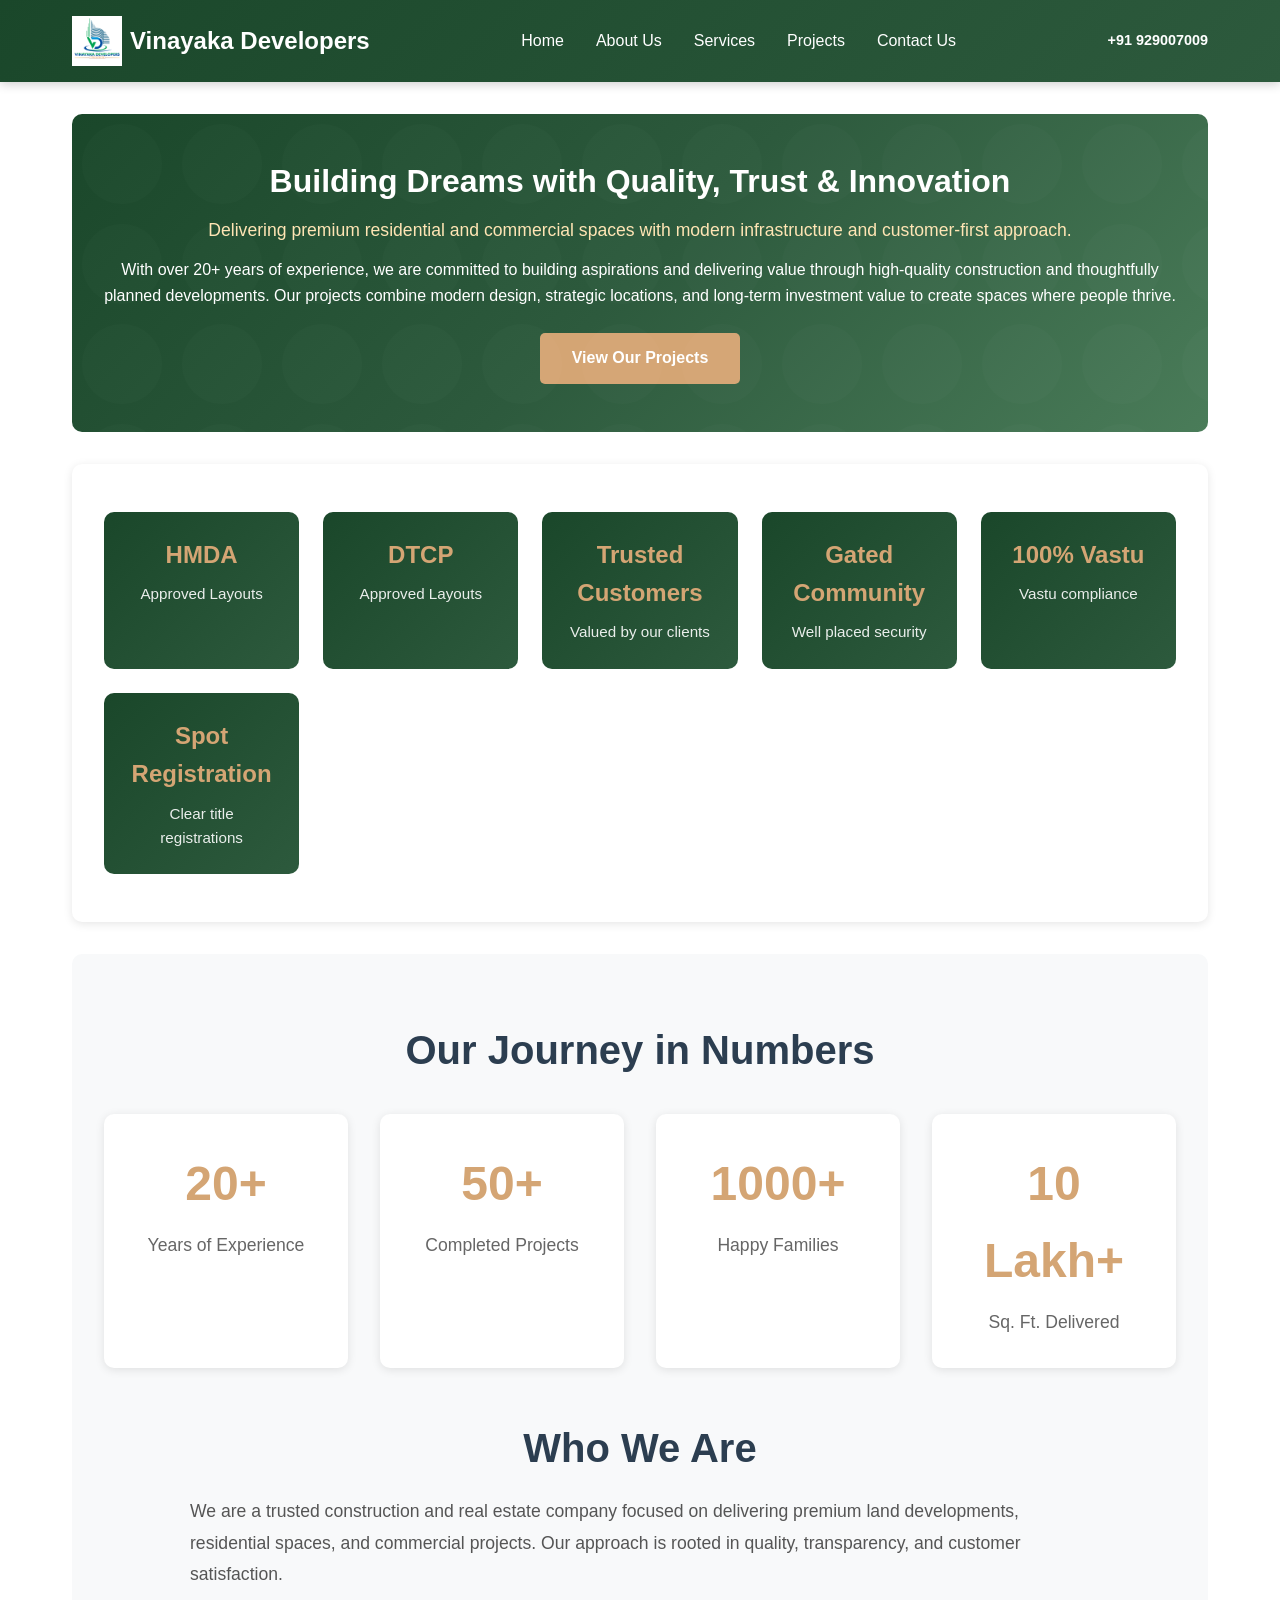
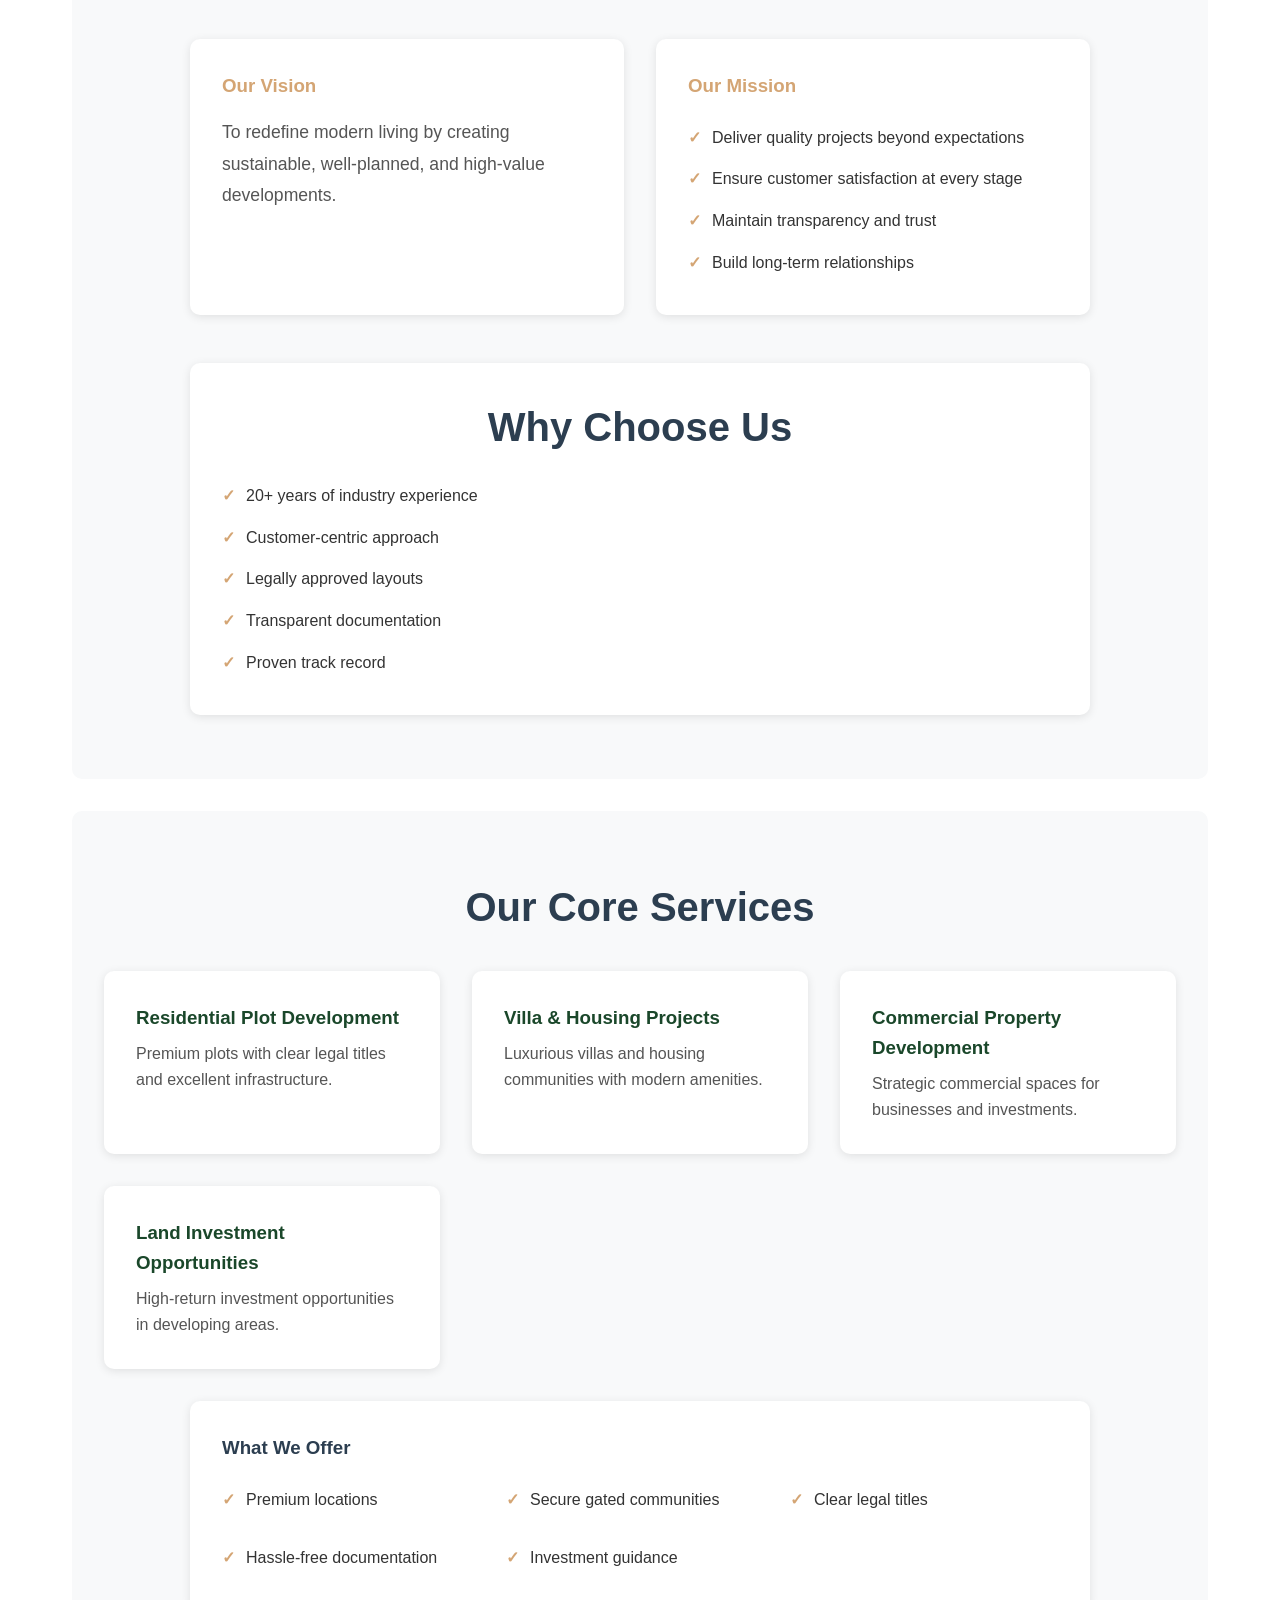
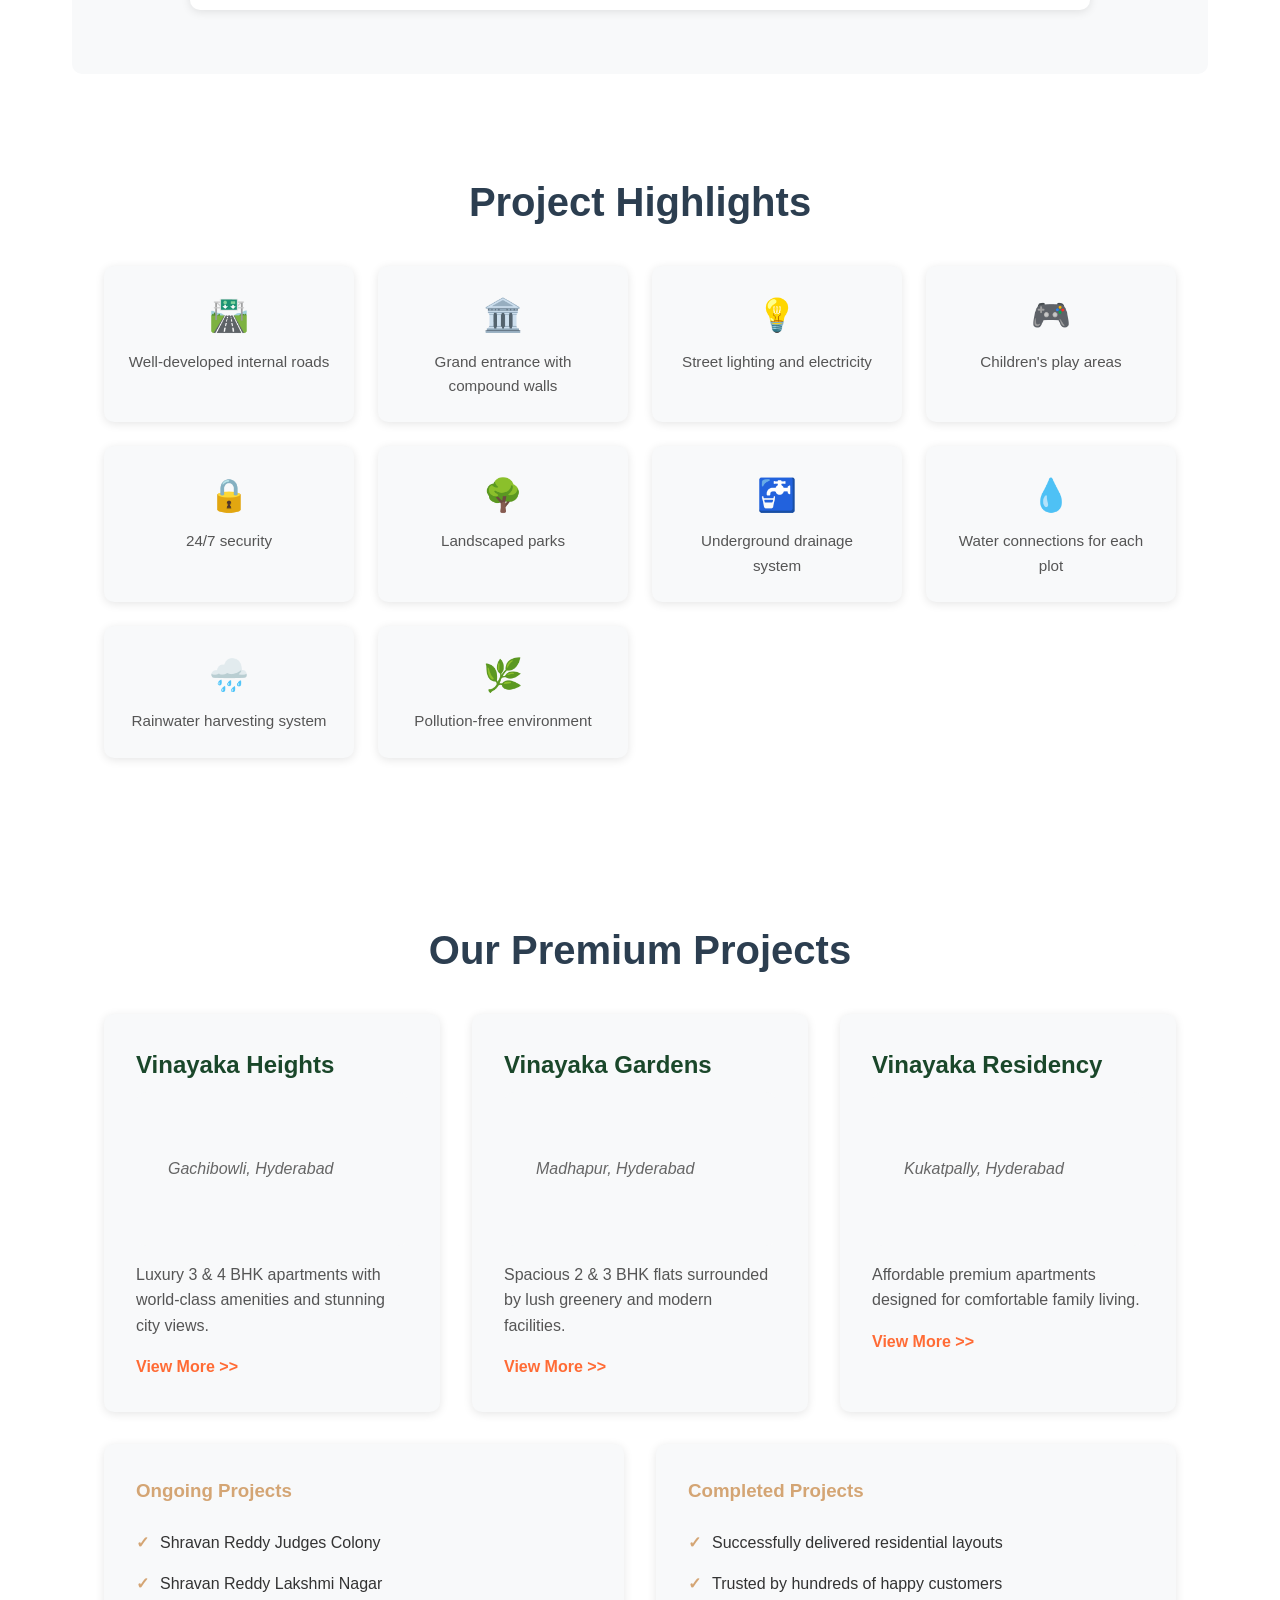
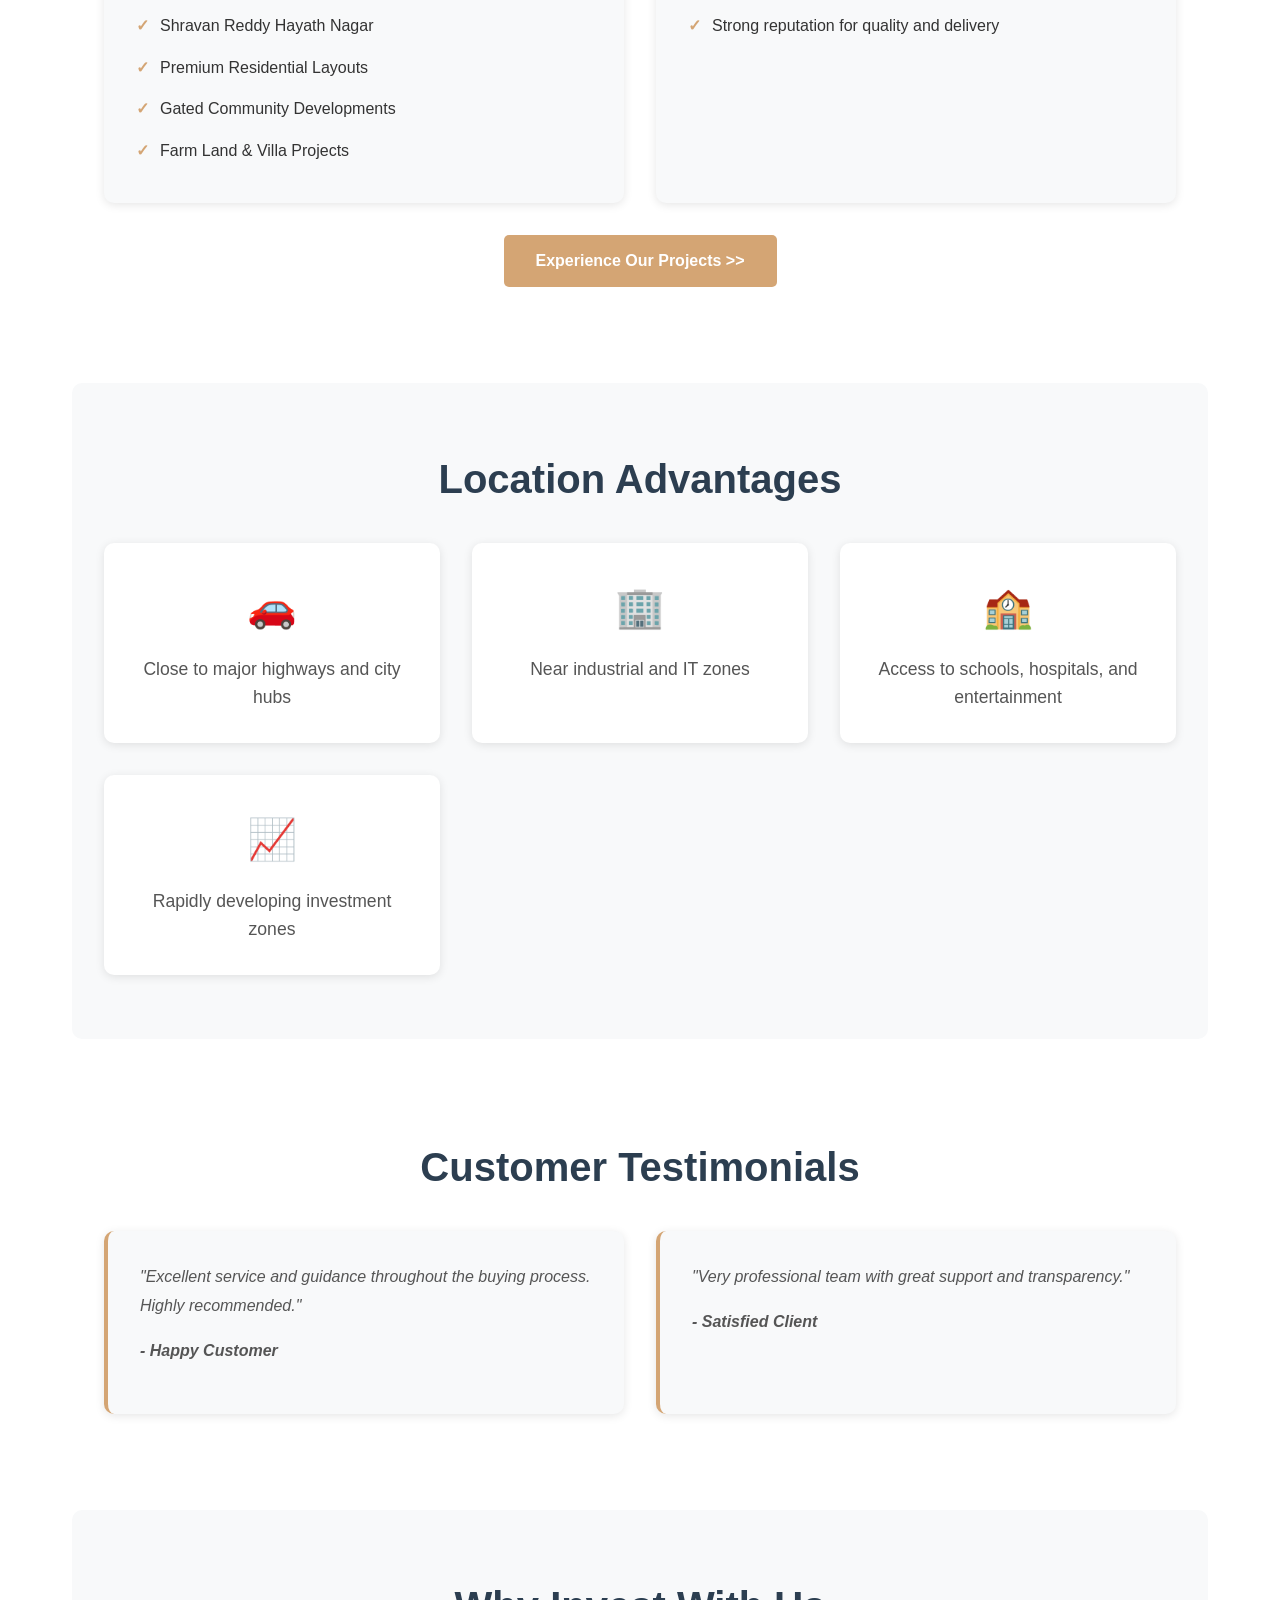
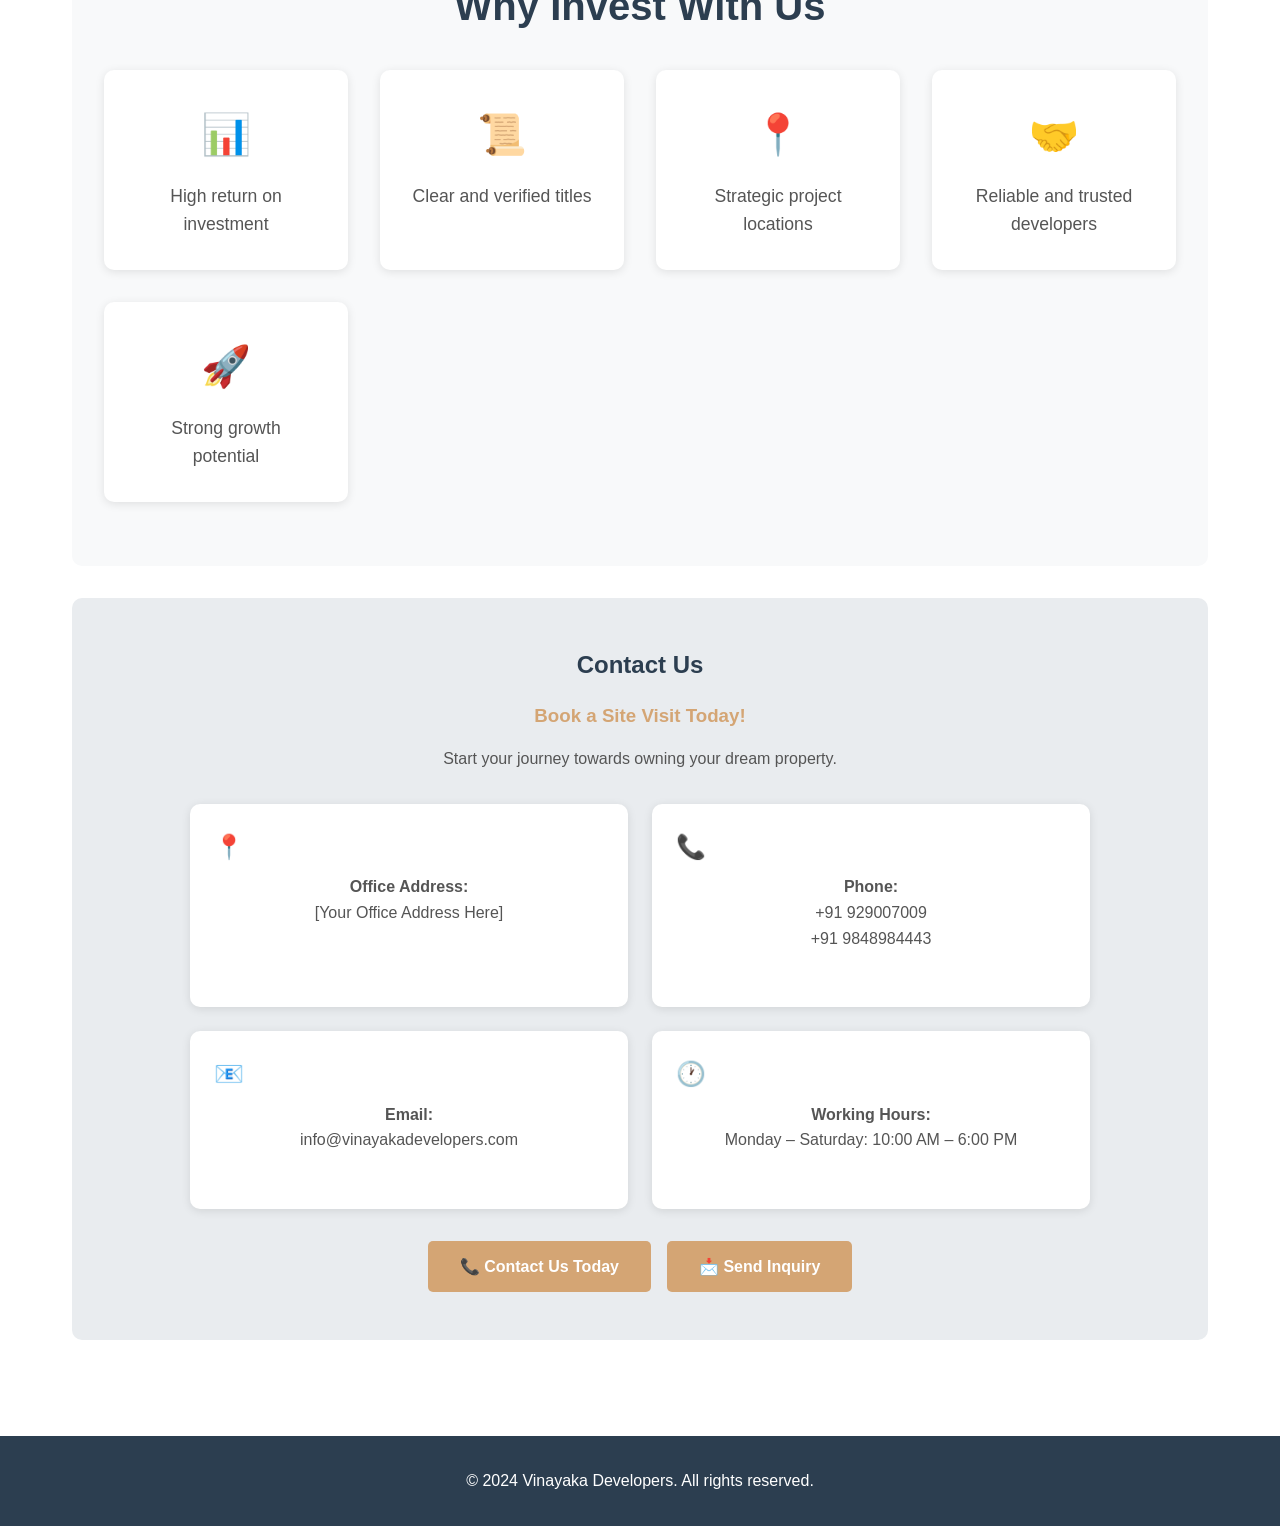
==== commit cba93aa1: "Remove hands symbol image from hero section" ====
--- a/index.html
+++ b/index.html
@@ -35,13 +35,6 @@
                     <p class="subheading">Delivering premium residential and commercial spaces with modern infrastructure and customer-first approach.</p>
                     <p class="intro">With over 20+ years of experience, we are committed to building aspirations and delivering value through high-quality construction and thoughtfully planned developments. Our projects combine modern design, strategic locations, and long-term investment value to create spaces where people thrive.</p>
                     <a href="#projects" class="cta-button">View Our Projects</a>
-                </div>
-                <div class="hero-image">
-                    <svg class="vinayaka-idol" viewBox="0 0 200 200" xmlns="http://www.w3.org/2000/svg">
-                        <circle cx="100" cy="100" r="90" fill="#FF6B35" />
-                        <circle cx="100" cy="100" r="80" fill="#FFF5E6" />
-                        <text x="100" y="110" font-size="80" text-anchor="middle">🙏</text>
-                    </svg>
                 </div>
             </div>
         </section>
--- a/styles.css
+++ b/styles.css
@@ -108,23 +108,13 @@
     display: flex;
     align-items: center;
     justify-content: center;
-    gap: 3rem;
     max-width: 1200px;
     margin: 0 auto;
 }
 
-.hero-image {
-    flex: 0 0 auto;
-}
-
-.vinayaka-idol {
-    width: 150px;
-    height: 150px;
-}
-
 .hero-text {
     flex: 1;
-    text-align: left;
+    text-align: center;
 }
 
 .main-heading {
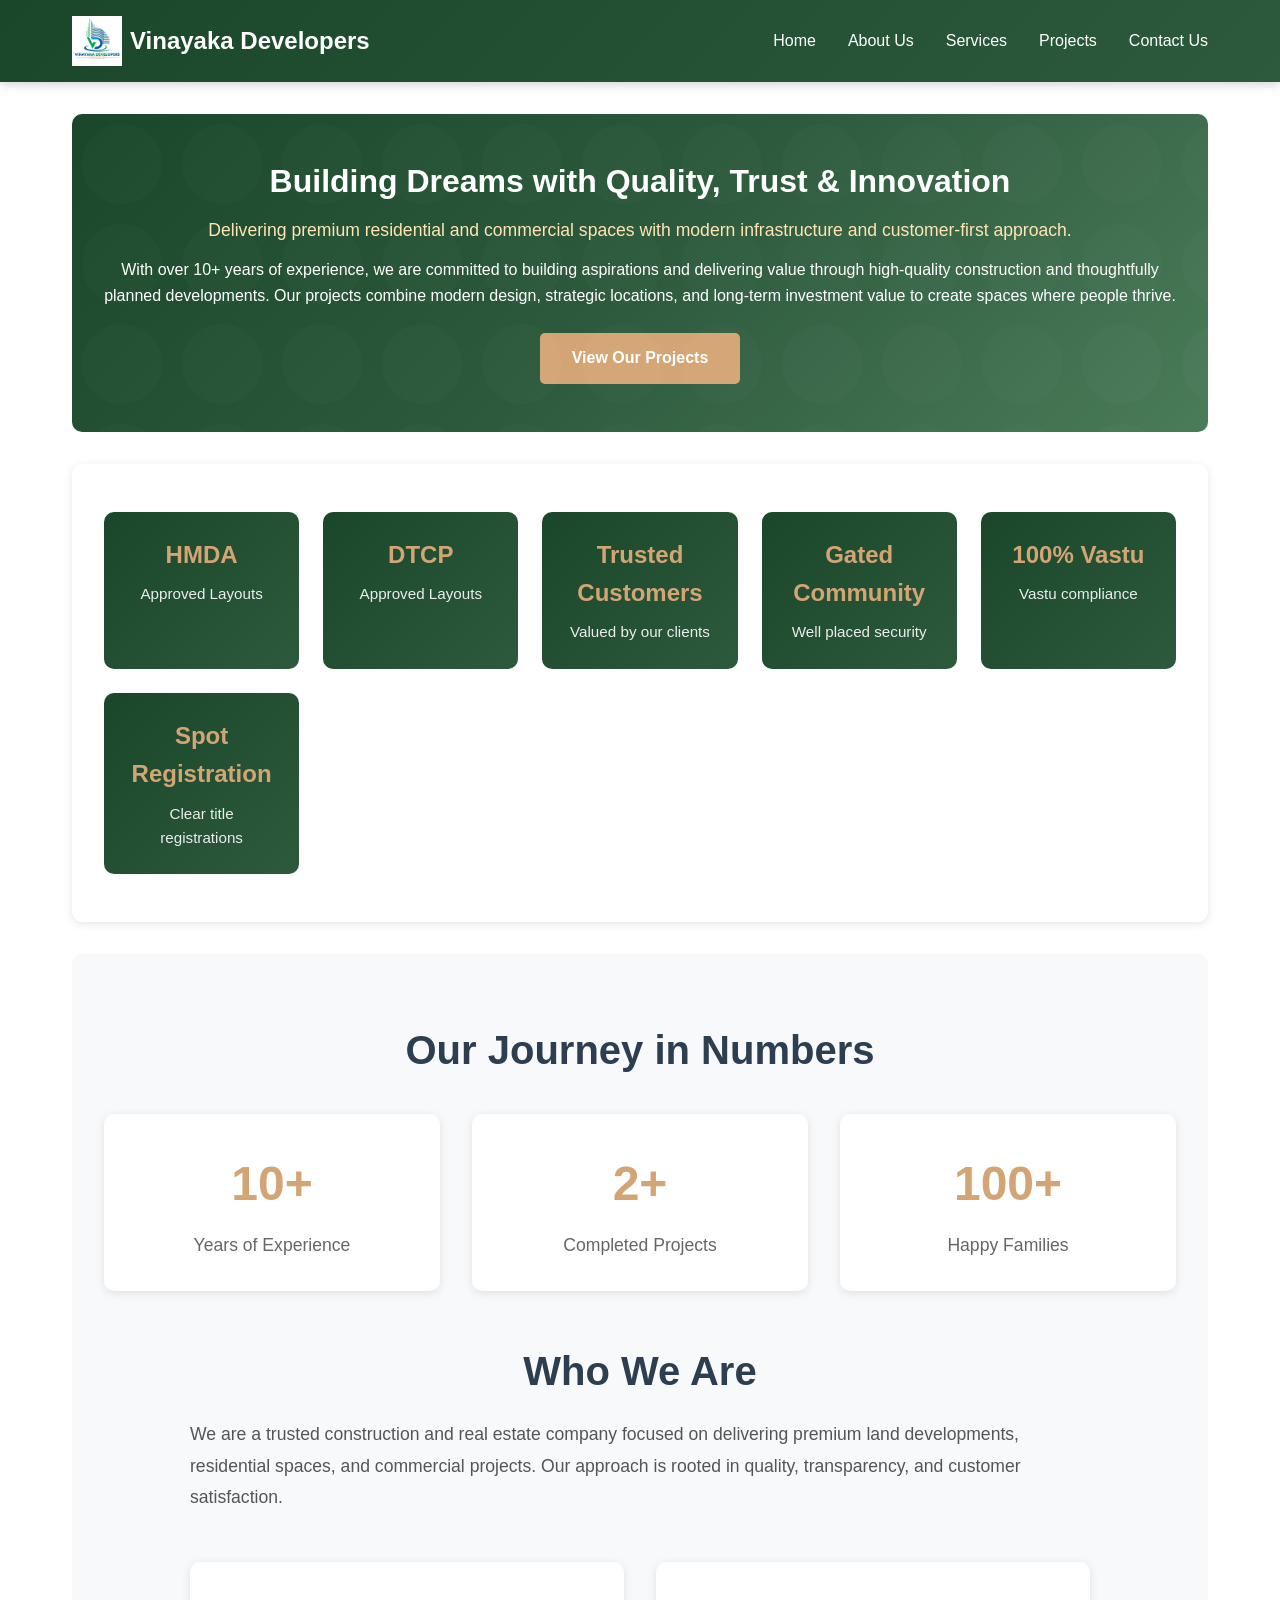
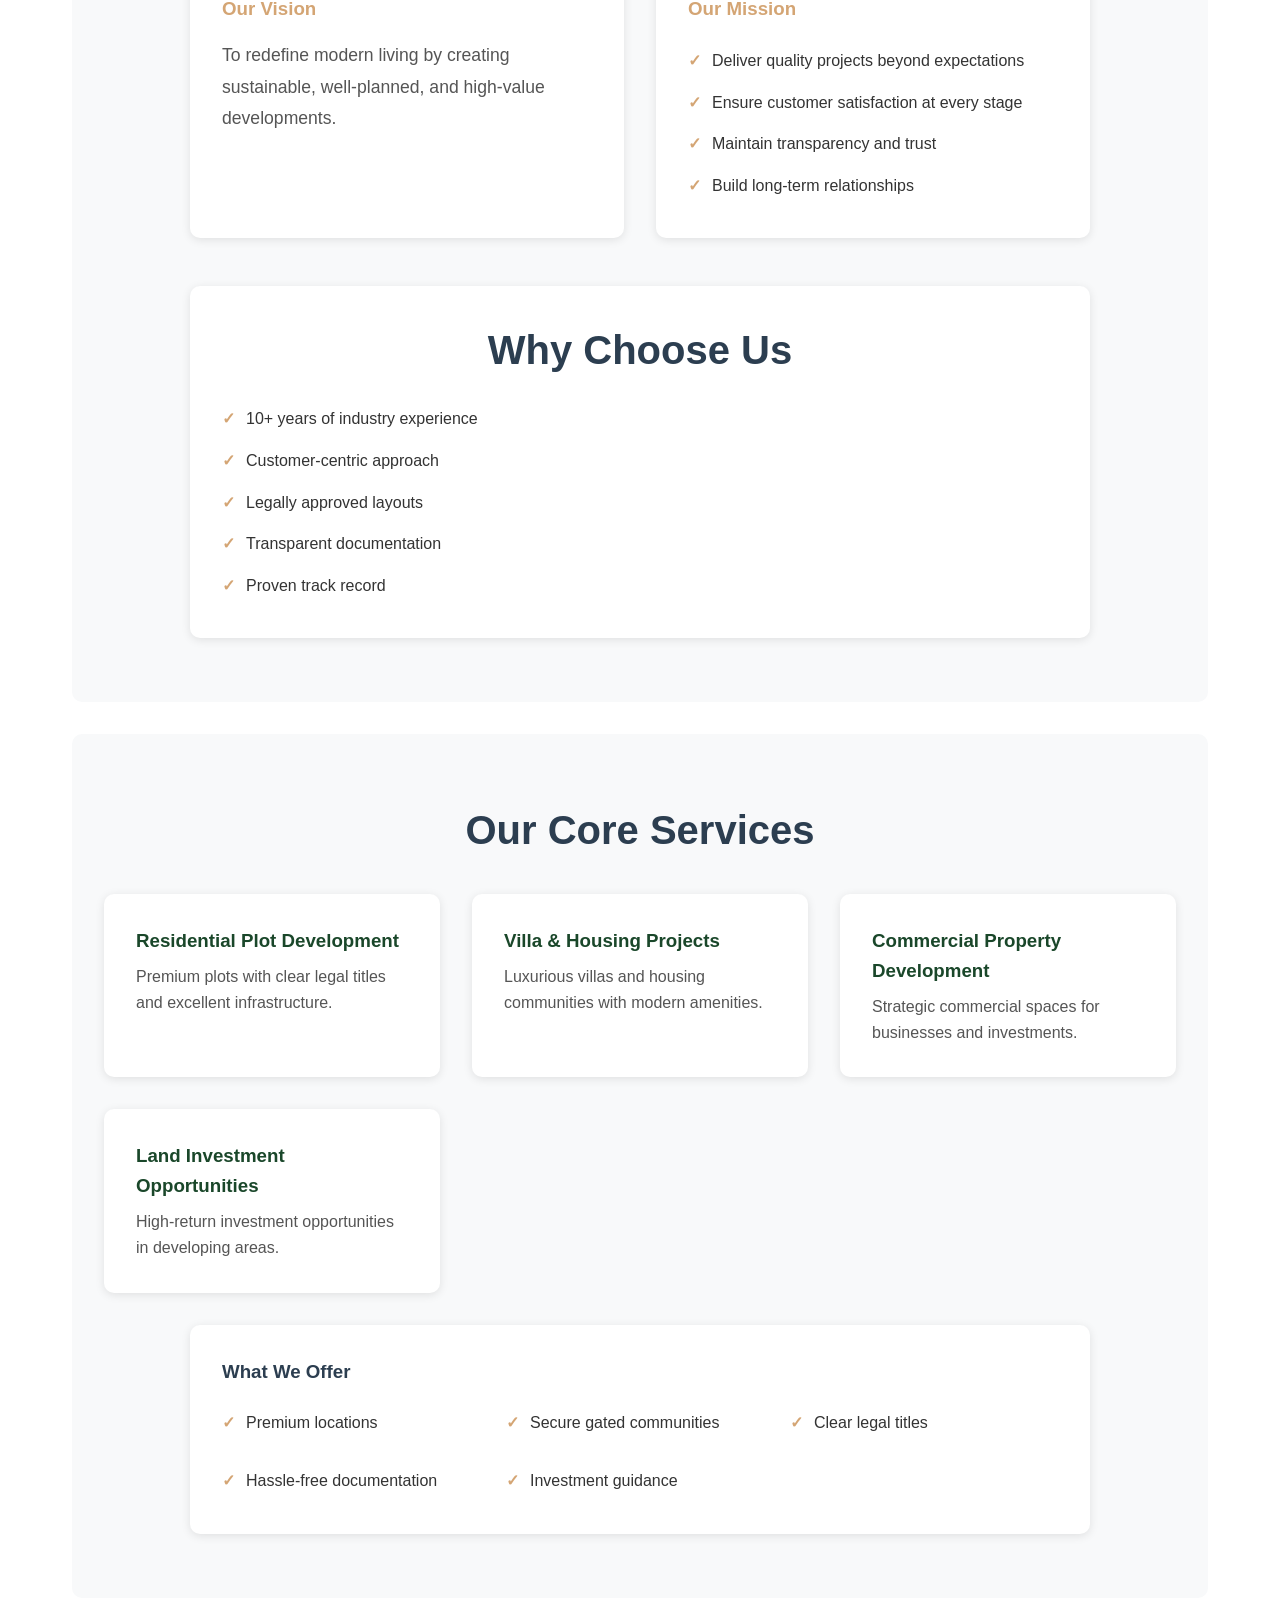
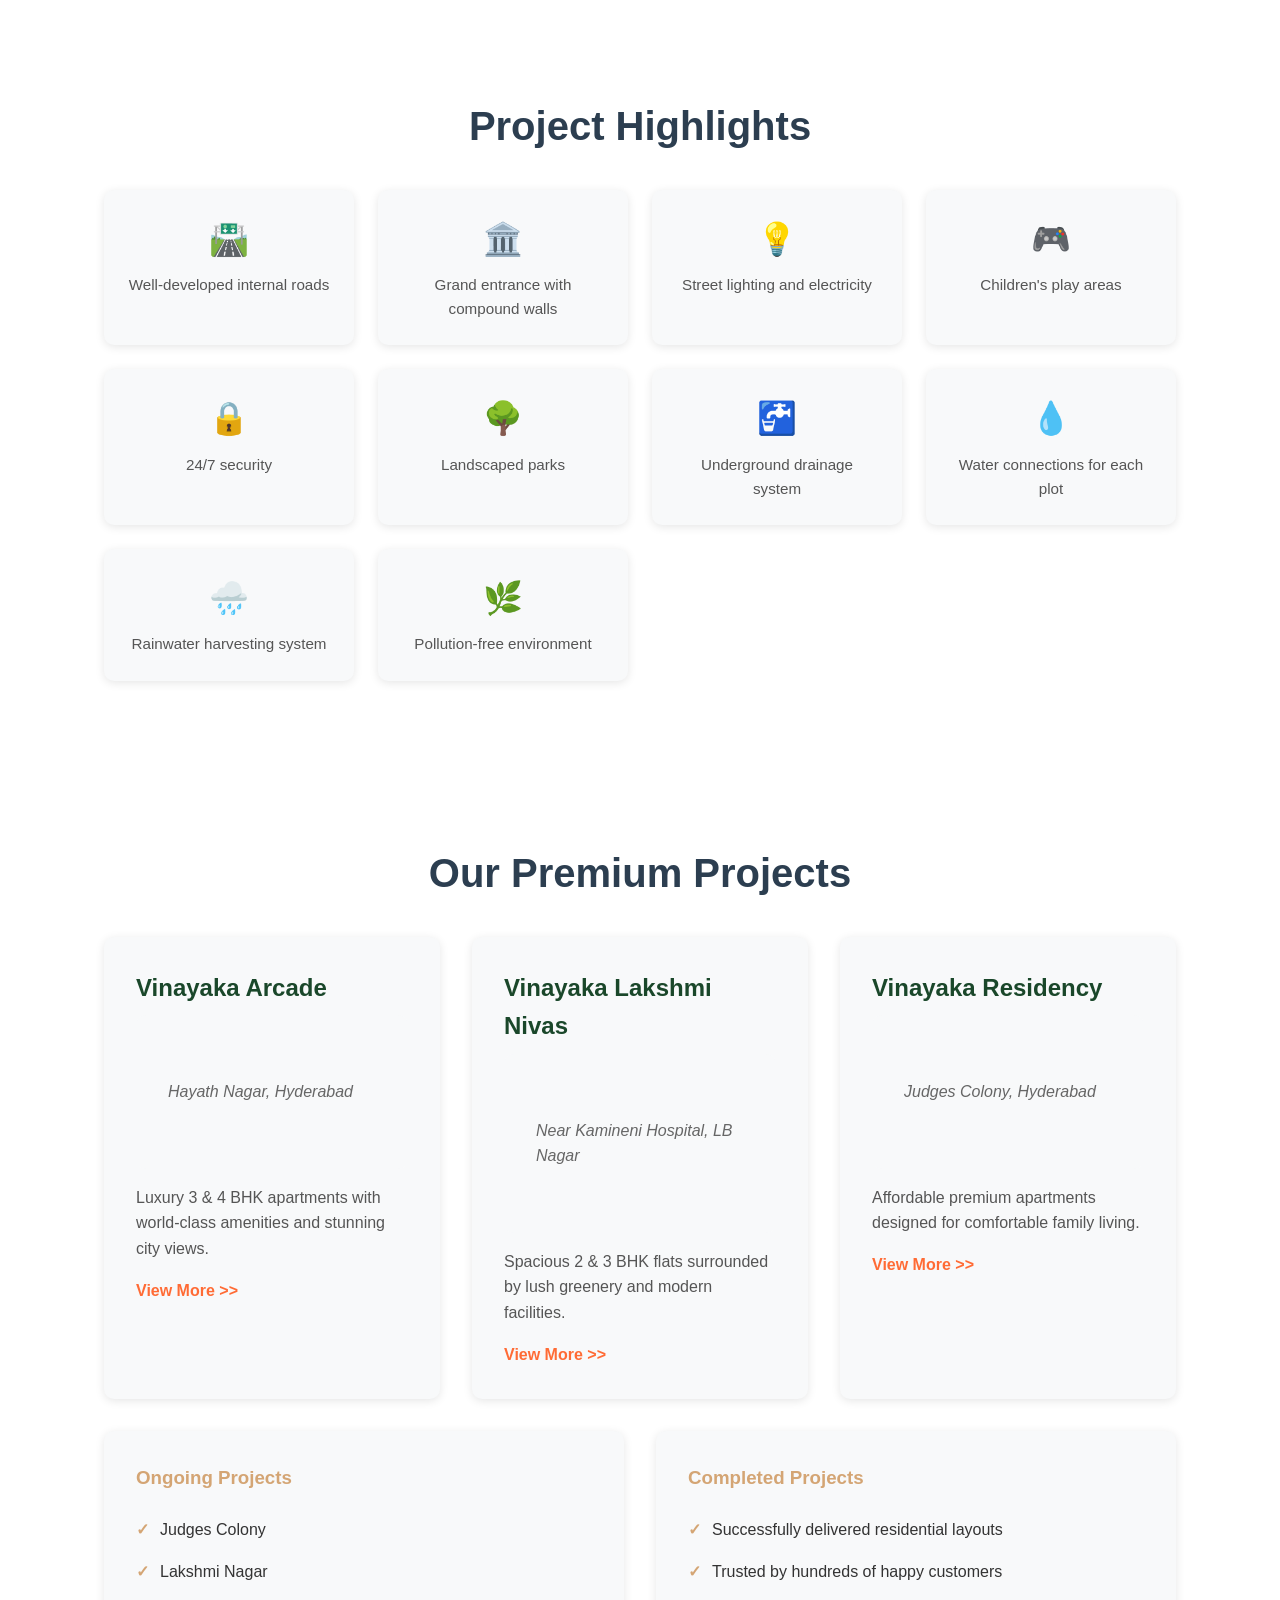
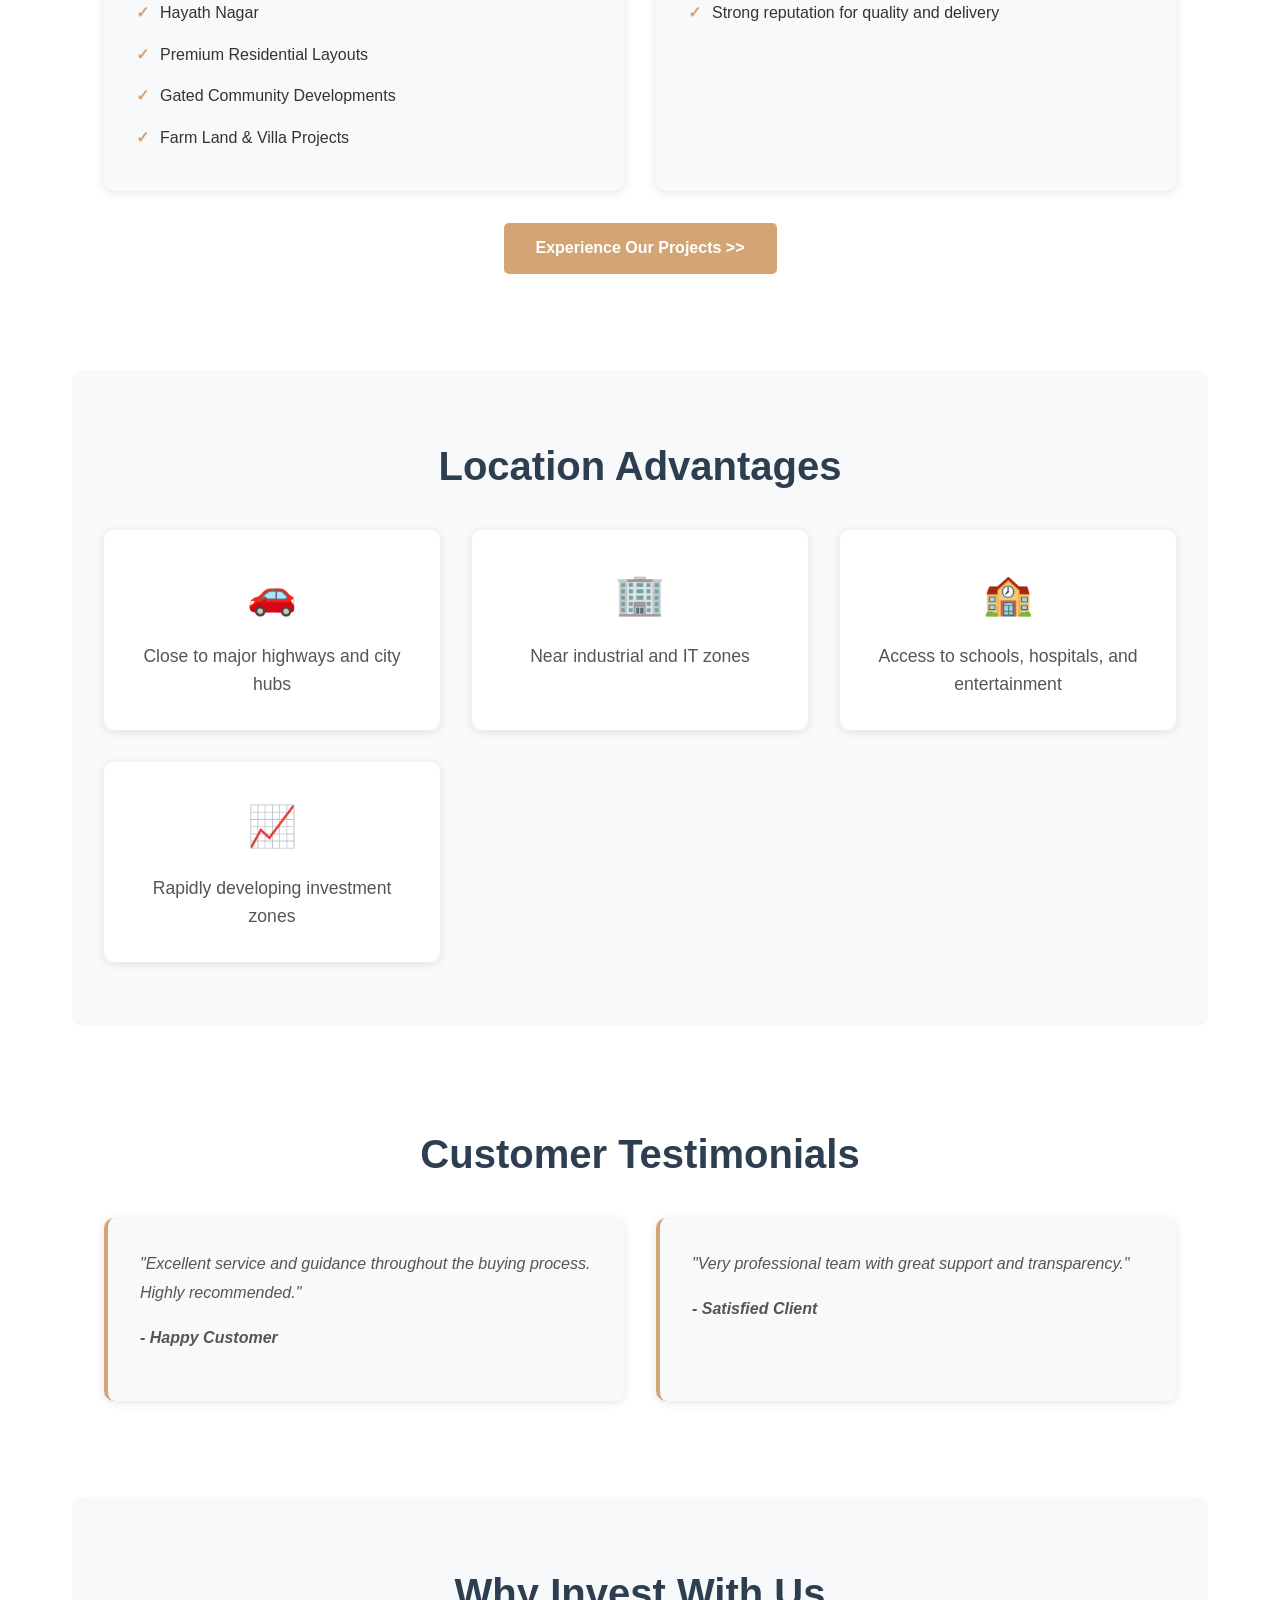
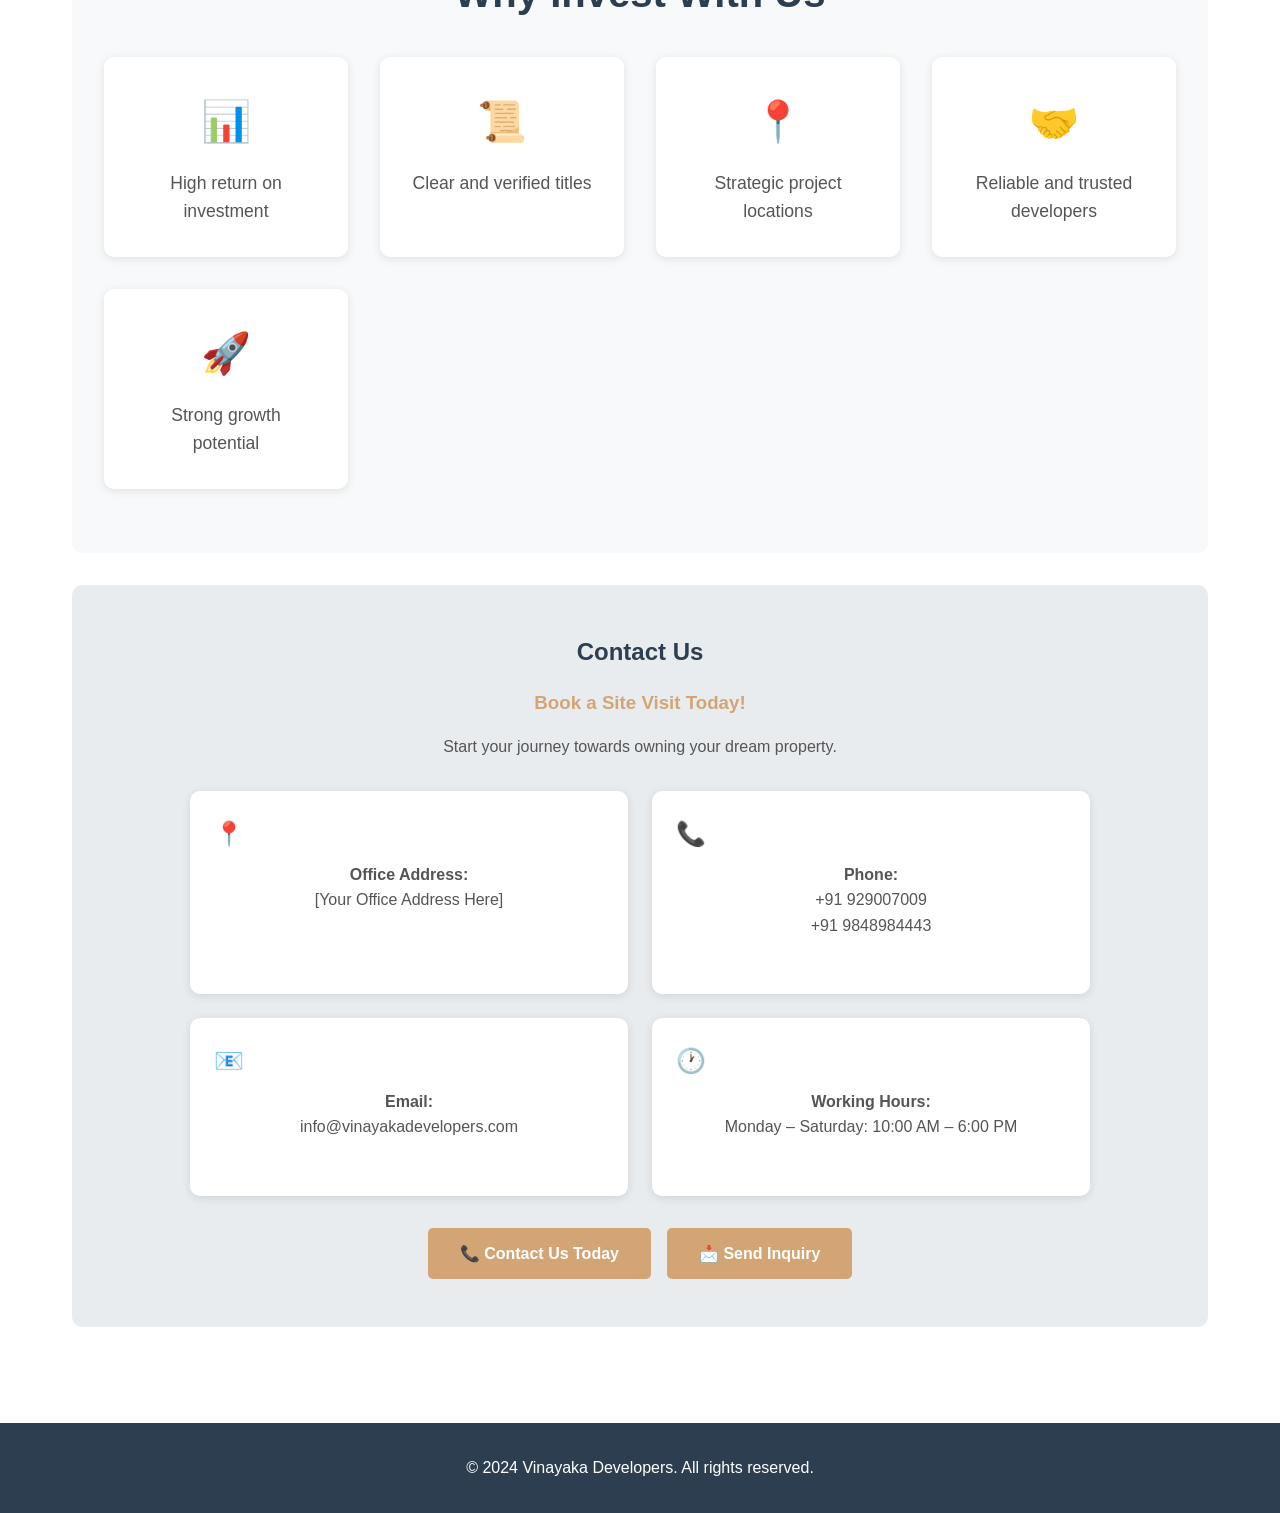
==== commit d3d3afad: "Update website: 10+ years experience, remove header phone, update project names and statistics, add " ====
--- a/index.html
+++ b/index.html
@@ -21,9 +21,6 @@
                 <li><a href="#projects">Projects</a></li>
                 <li><a href="#contact">Contact Us</a></li>
             </ul>
-            <div class="phone-number">
-                <a href="tel:+91929007009">+91 929007009</a>
-            </div>
         </nav>
     </header>
 
@@ -33,7 +30,7 @@
                 <div class="hero-text">
                     <h1 class="main-heading">Building Dreams with Quality, Trust & Innovation</h1>
                     <p class="subheading">Delivering premium residential and commercial spaces with modern infrastructure and customer-first approach.</p>
-                    <p class="intro">With over 20+ years of experience, we are committed to building aspirations and delivering value through high-quality construction and thoughtfully planned developments. Our projects combine modern design, strategic locations, and long-term investment value to create spaces where people thrive.</p>
+                    <p class="intro">With over 10+ years of experience, we are committed to building aspirations and delivering value through high-quality construction and thoughtfully planned developments. Our projects combine modern design, strategic locations, and long-term investment value to create spaces where people thrive.</p>
                     <a href="#projects" class="cta-button">View Our Projects</a>
                 </div>
             </div>
@@ -72,20 +69,16 @@
             <h2>Our Journey in Numbers</h2>
             <div class="stats-grid">
                 <div class="stat-item">
-                    <h3>20+</h3>
+                    <h3>10+</h3>
                     <p>Years of Experience</p>
                 </div>
                 <div class="stat-item">
-                    <h3>50+</h3>
+                    <h3>2+</h3>
                     <p>Completed Projects</p>
                 </div>
                 <div class="stat-item">
-                    <h3>1000+</h3>
+                    <h3>100+</h3>
                     <p>Happy Families</p>
-                </div>
-                <div class="stat-item">
-                    <h3>10 Lakh+</h3>
-                    <p>Sq. Ft. Delivered</p>
                 </div>
             </div>
             
@@ -112,7 +105,7 @@
                 <div class="why-choose">
                     <h2>Why Choose Us</h2>
                     <ul>
-                        <li>20+ years of industry experience</li>
+                        <li>10+ years of industry experience</li>
                         <li>Customer-centric approach</li>
                         <li>Legally approved layouts</li>
                         <li>Transparent documentation</li>
@@ -204,31 +197,31 @@
             <h2>Our Premium Projects</h2>
             <div class="projects-grid">
                 <div class="project-card">
-                    <h3>Vinayaka Heights</h3>
-                    <p class="location">Gachibowli, Hyderabad</p>
+                    <h3>Vinayaka Arcade</h3>
+                    <p class="location">Hayath Nagar, Hyderabad</p>
                     <p>Luxury 3 & 4 BHK apartments with world-class amenities and stunning city views.</p>
-                    <a href="#contact" class="project-link">View More >></a>
+                    <a href="vinayaka-arcade.html" class="project-link">View More >></a>
                 </div>
                 <div class="project-card">
-                    <h3>Vinayaka Gardens</h3>
-                    <p class="location">Madhapur, Hyderabad</p>
+                    <h3>Vinayaka Lakshmi Nivas</h3>
+                    <p class="location">Near Kamineni Hospital, LB Nagar</p>
                     <p>Spacious 2 & 3 BHK flats surrounded by lush greenery and modern facilities.</p>
-                    <a href="#contact" class="project-link">View More >></a>
+                    <a href="vinayaka-lakshmi-nivas.html" class="project-link">View More >></a>
                 </div>
                 <div class="project-card">
                     <h3>Vinayaka Residency</h3>
-                    <p class="location">Kukatpally, Hyderabad</p>
+                    <p class="location">Judges Colony, Hyderabad</p>
                     <p>Affordable premium apartments designed for comfortable family living.</p>
-                    <a href="#contact" class="project-link">View More >></a>
+                    <a href="vinayaka-residency.html" class="project-link">View More >></a>
                 </div>
             </div>
             <div class="ongoing-completed">
                 <div class="ongoing">
                     <h3>Ongoing Projects</h3>
                     <ul>
-                        <li>Shravan Reddy Judges Colony</li>
-                        <li>Shravan Reddy Lakshmi Nagar</li>
-                        <li>Shravan Reddy Hayath Nagar</li>
+                        <li>Judges Colony</li>
+                        <li>Lakshmi Nagar</li>
+                        <li>Hayath Nagar</li>
                         <li>Premium Residential Layouts</li>
                         <li>Gated Community Developments</li>
                         <li>Farm Land & Villa Projects</li>
--- a/styles.css
+++ b/styles.css
@@ -763,6 +763,95 @@
     margin-top: 2rem;
 }
 
+/* Project Detail Page */
+.project-detail {
+    padding: 4rem 2rem;
+    max-width: 1200px;
+    margin: 0 auto;
+}
+
+.project-detail h1 {
+    font-size: 2.5rem;
+    color: #1a472a;
+    margin-bottom: 0.5rem;
+}
+
+.project-location {
+    font-size: 1.2rem;
+    color: #666;
+    margin-bottom: 2rem;
+}
+
+.project-overview,
+.project-specs,
+.project-amenities,
+.project-highlights,
+.project-gallery,
+.project-cta {
+    background: white;
+    padding: 2rem;
+    border-radius: 10px;
+    box-shadow: 0 2px 10px rgba(0,0,0,0.1);
+    margin-bottom: 2rem;
+}
+
+.project-overview h2,
+.project-specs h2,
+.project-amenities h2,
+.project-highlights h2,
+.project-gallery h2,
+.project-cta h2 {
+    color: #1a472a;
+    margin-bottom: 1rem;
+}
+
+.project-specs ul,
+.project-amenities ul,
+.project-highlights ul {
+    list-style: none;
+    padding: 0;
+}
+
+.project-specs li,
+.project-amenities li,
+.project-highlights li {
+    padding: 0.5rem 0;
+    padding-left: 1.5rem;
+    position: relative;
+}
+
+.project-specs li:before,
+.project-amenities li:before,
+.project-highlights li:before {
+    content: '✓';
+    position: absolute;
+    left: 0;
+    color: #d4a574;
+    font-weight: bold;
+}
+
+.gallery-grid {
+    display: grid;
+    grid-template-columns: repeat(auto-fit, minmax(300px, 1fr));
+    gap: 1.5rem;
+}
+
+.gallery-image {
+    width: 100%;
+    height: 300px;
+    object-fit: cover;
+    border-radius: 10px;
+    box-shadow: 0 2px 10px rgba(0,0,0,0.1);
+}
+
+.project-cta {
+    text-align: center;
+}
+
+.project-cta .cta-button {
+    margin: 0.5rem;
+}
+
 /* Responsive Design */
 @media (max-width: 768px) {
     nav {
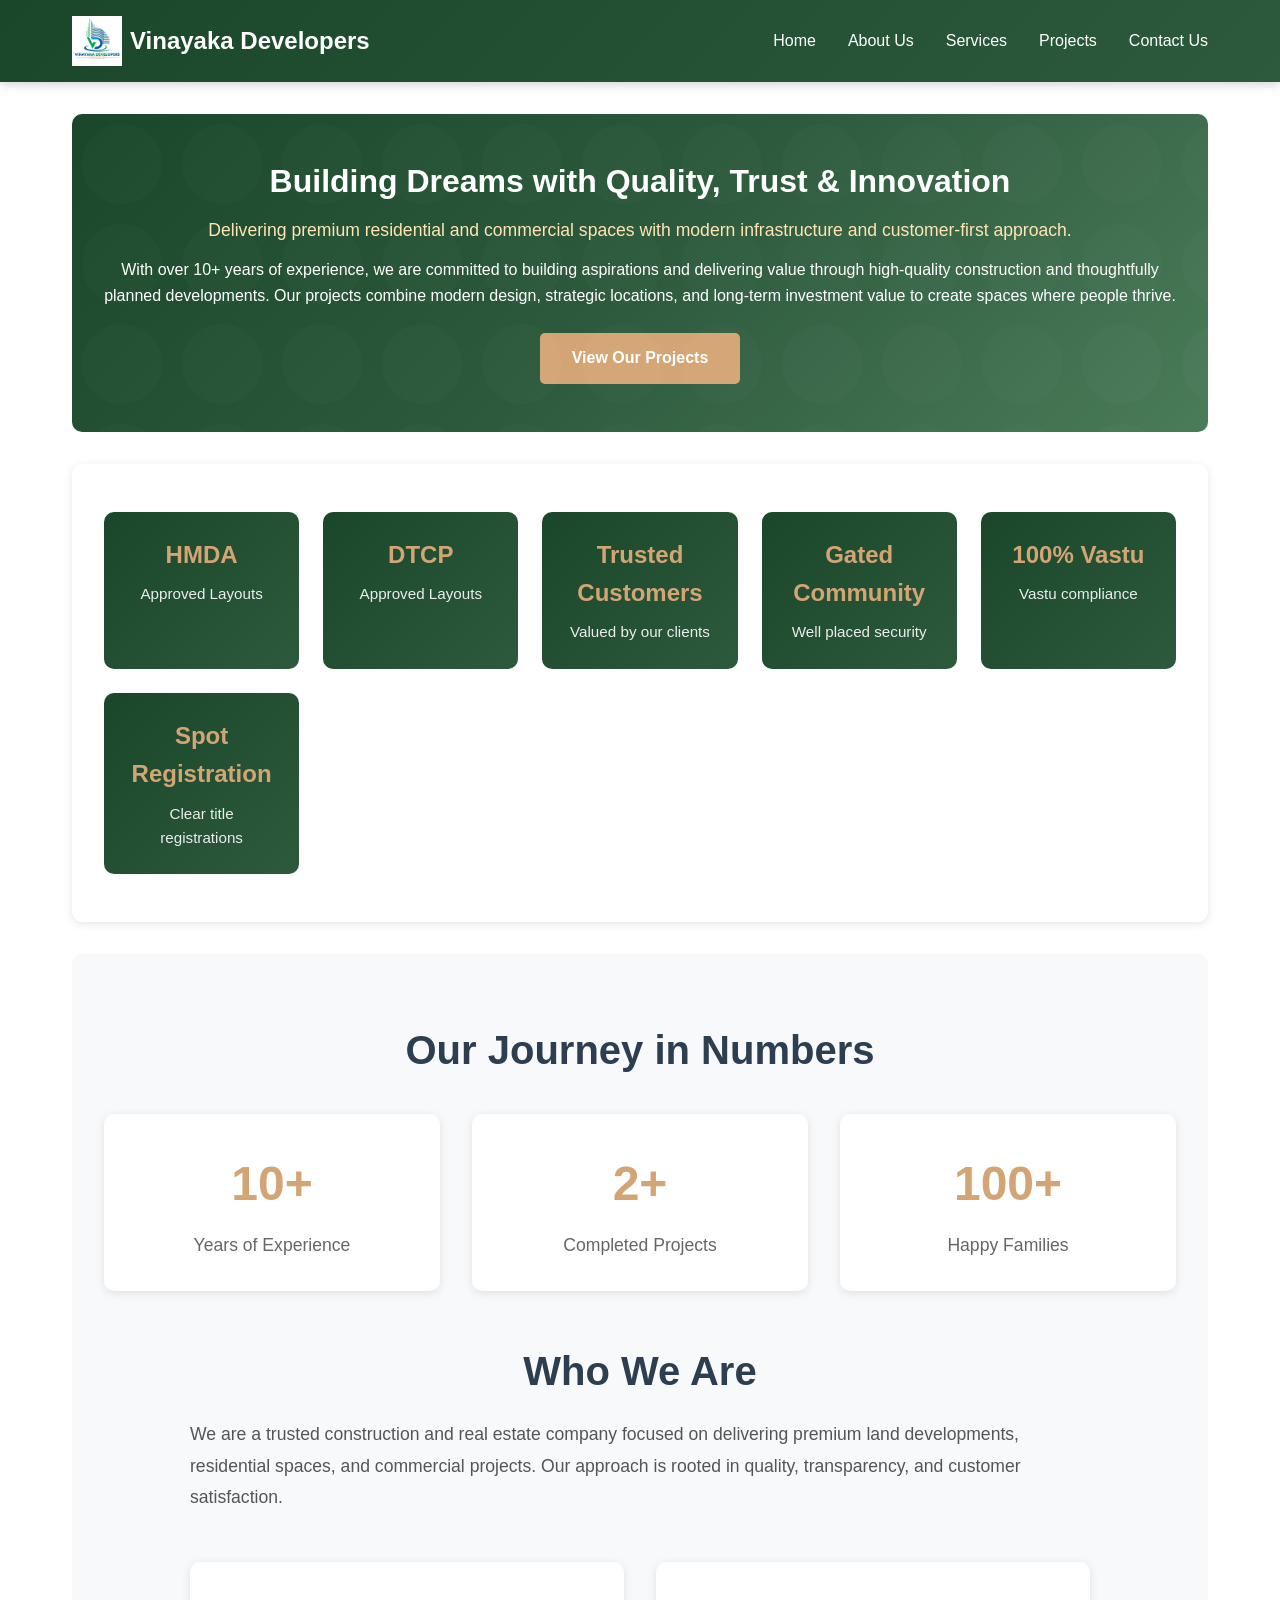
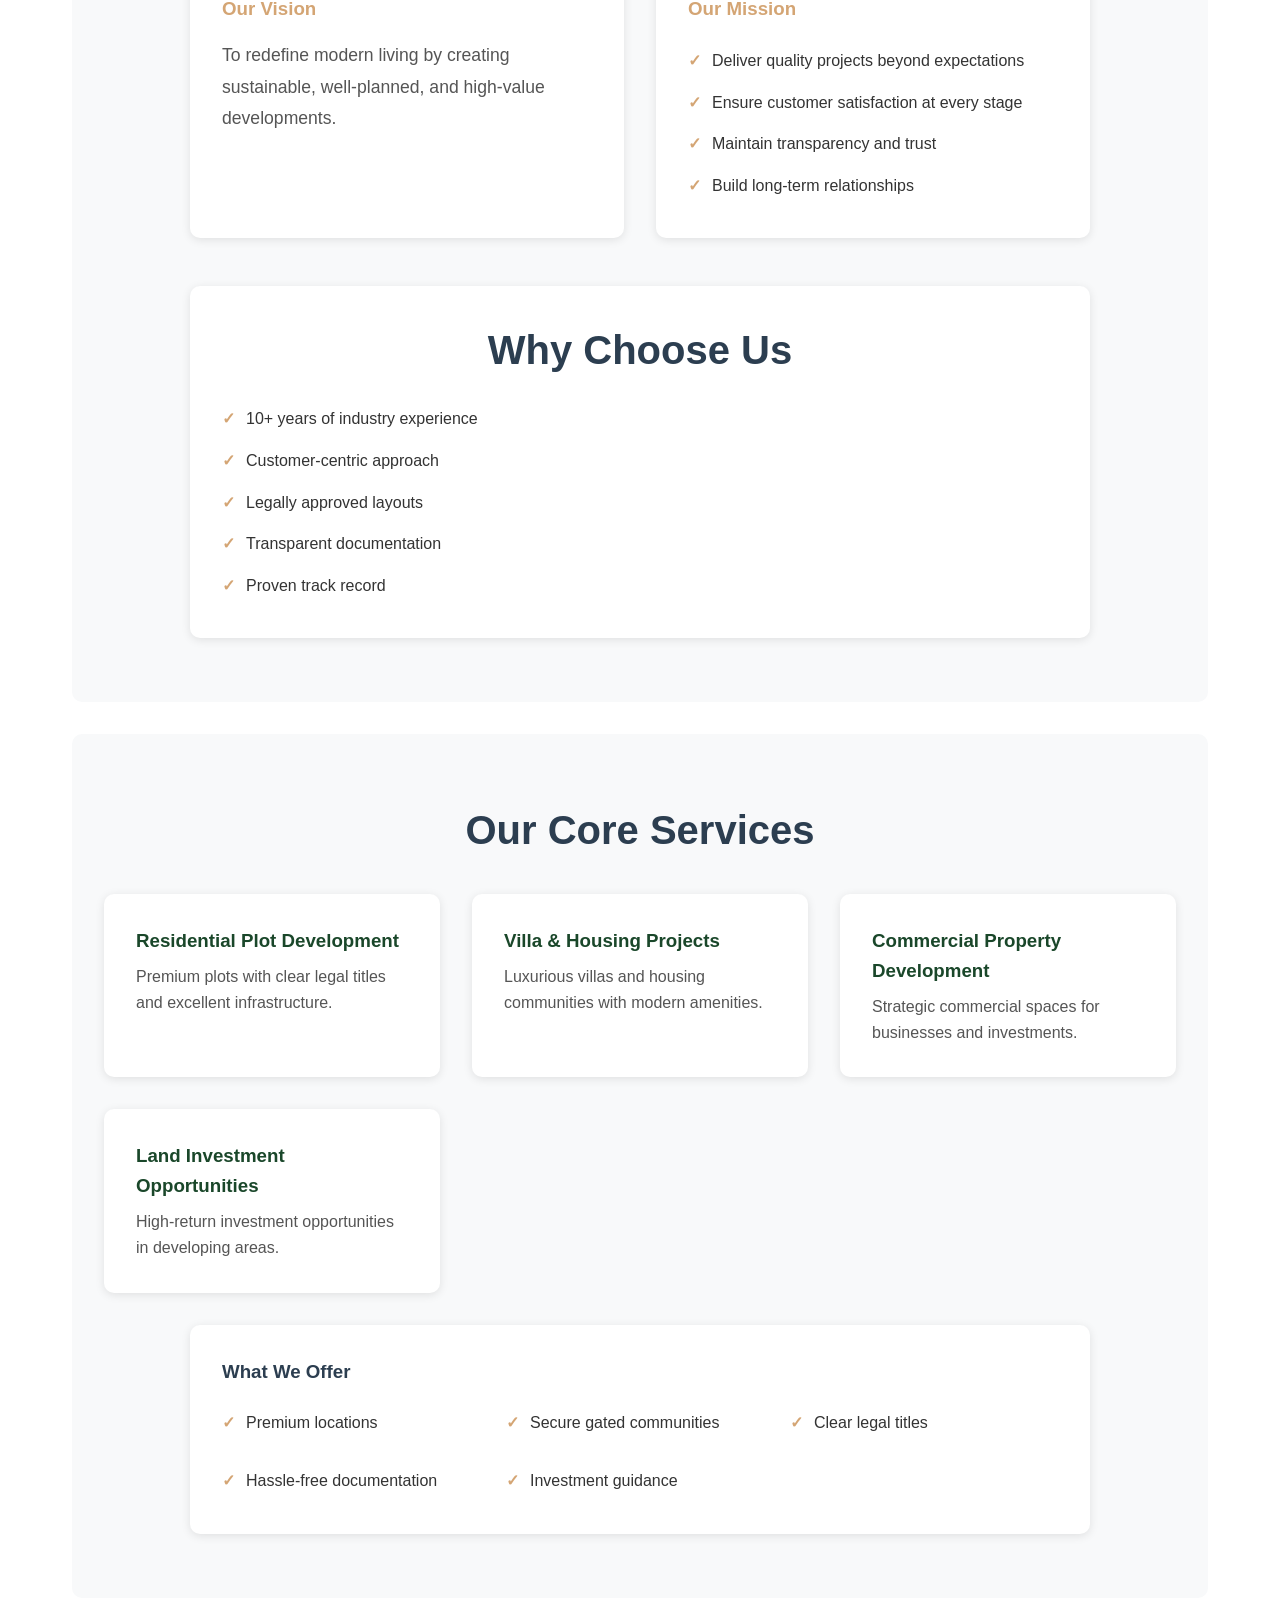
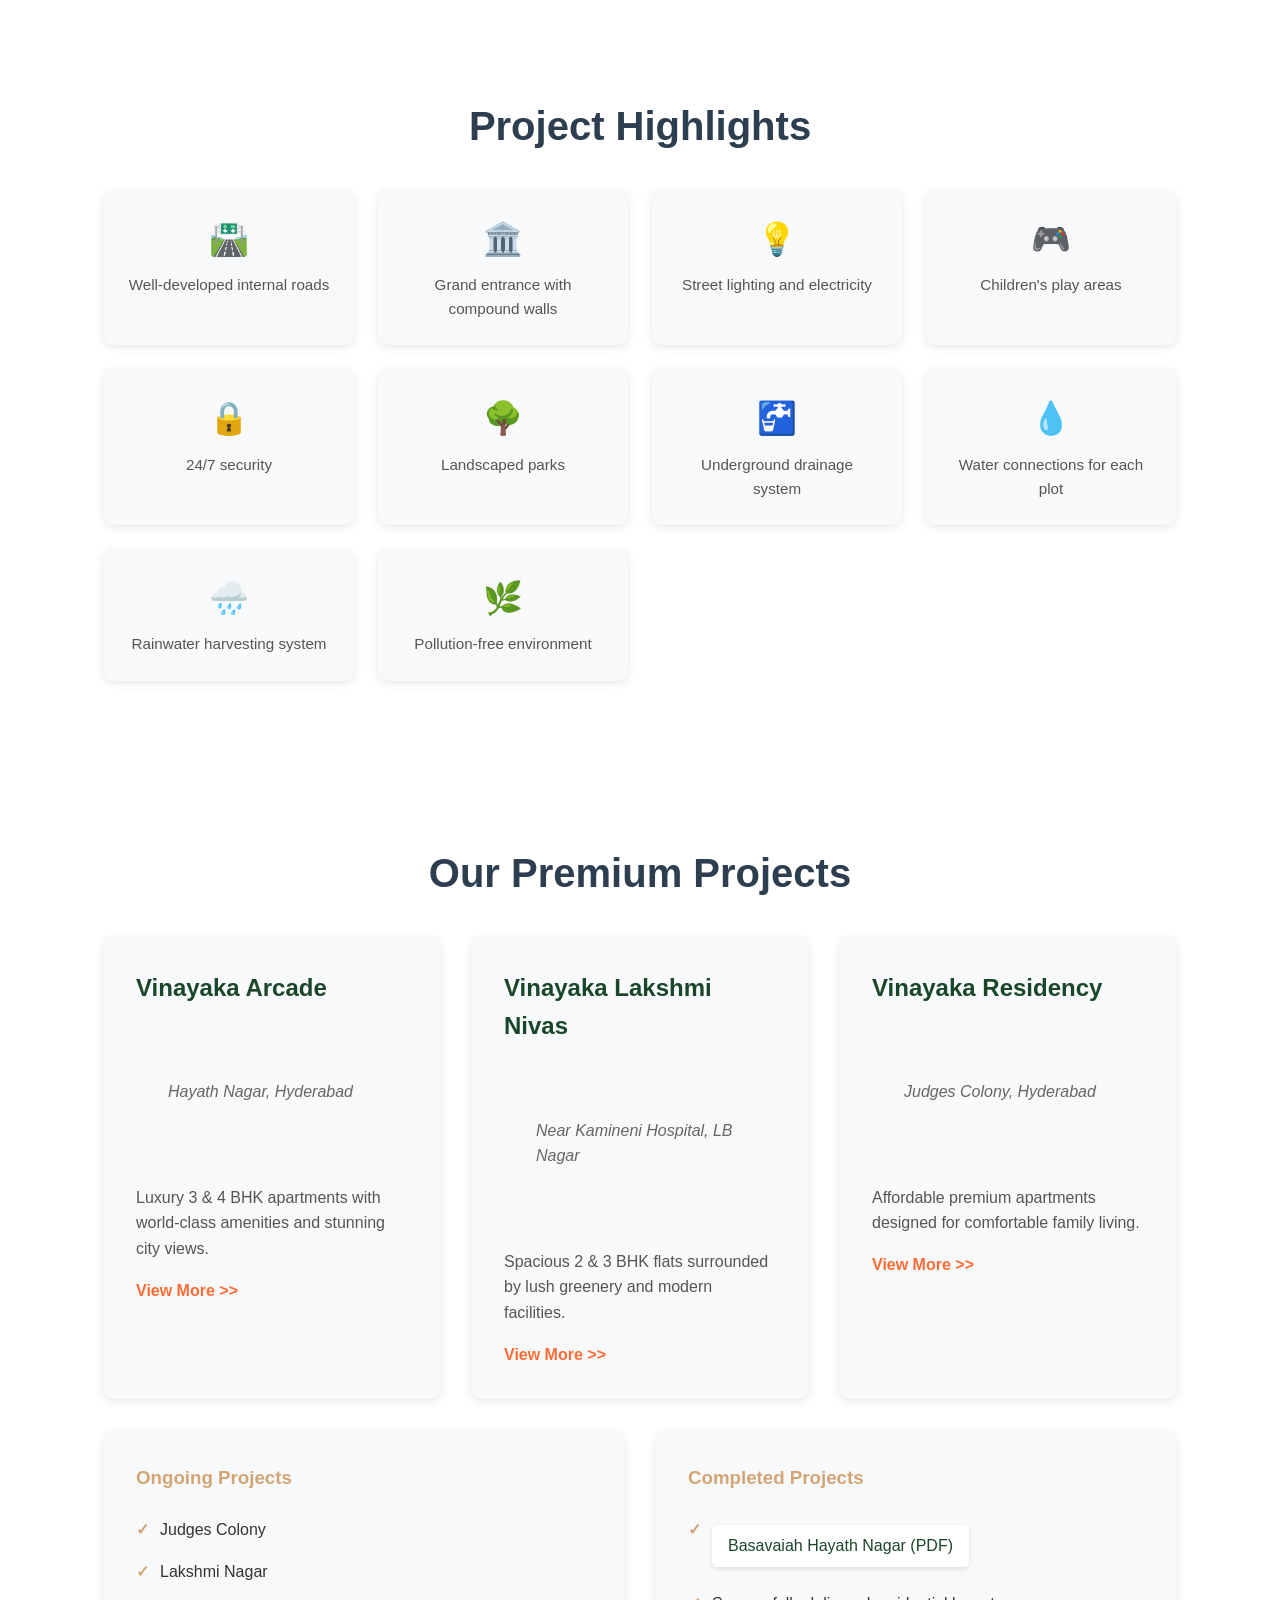
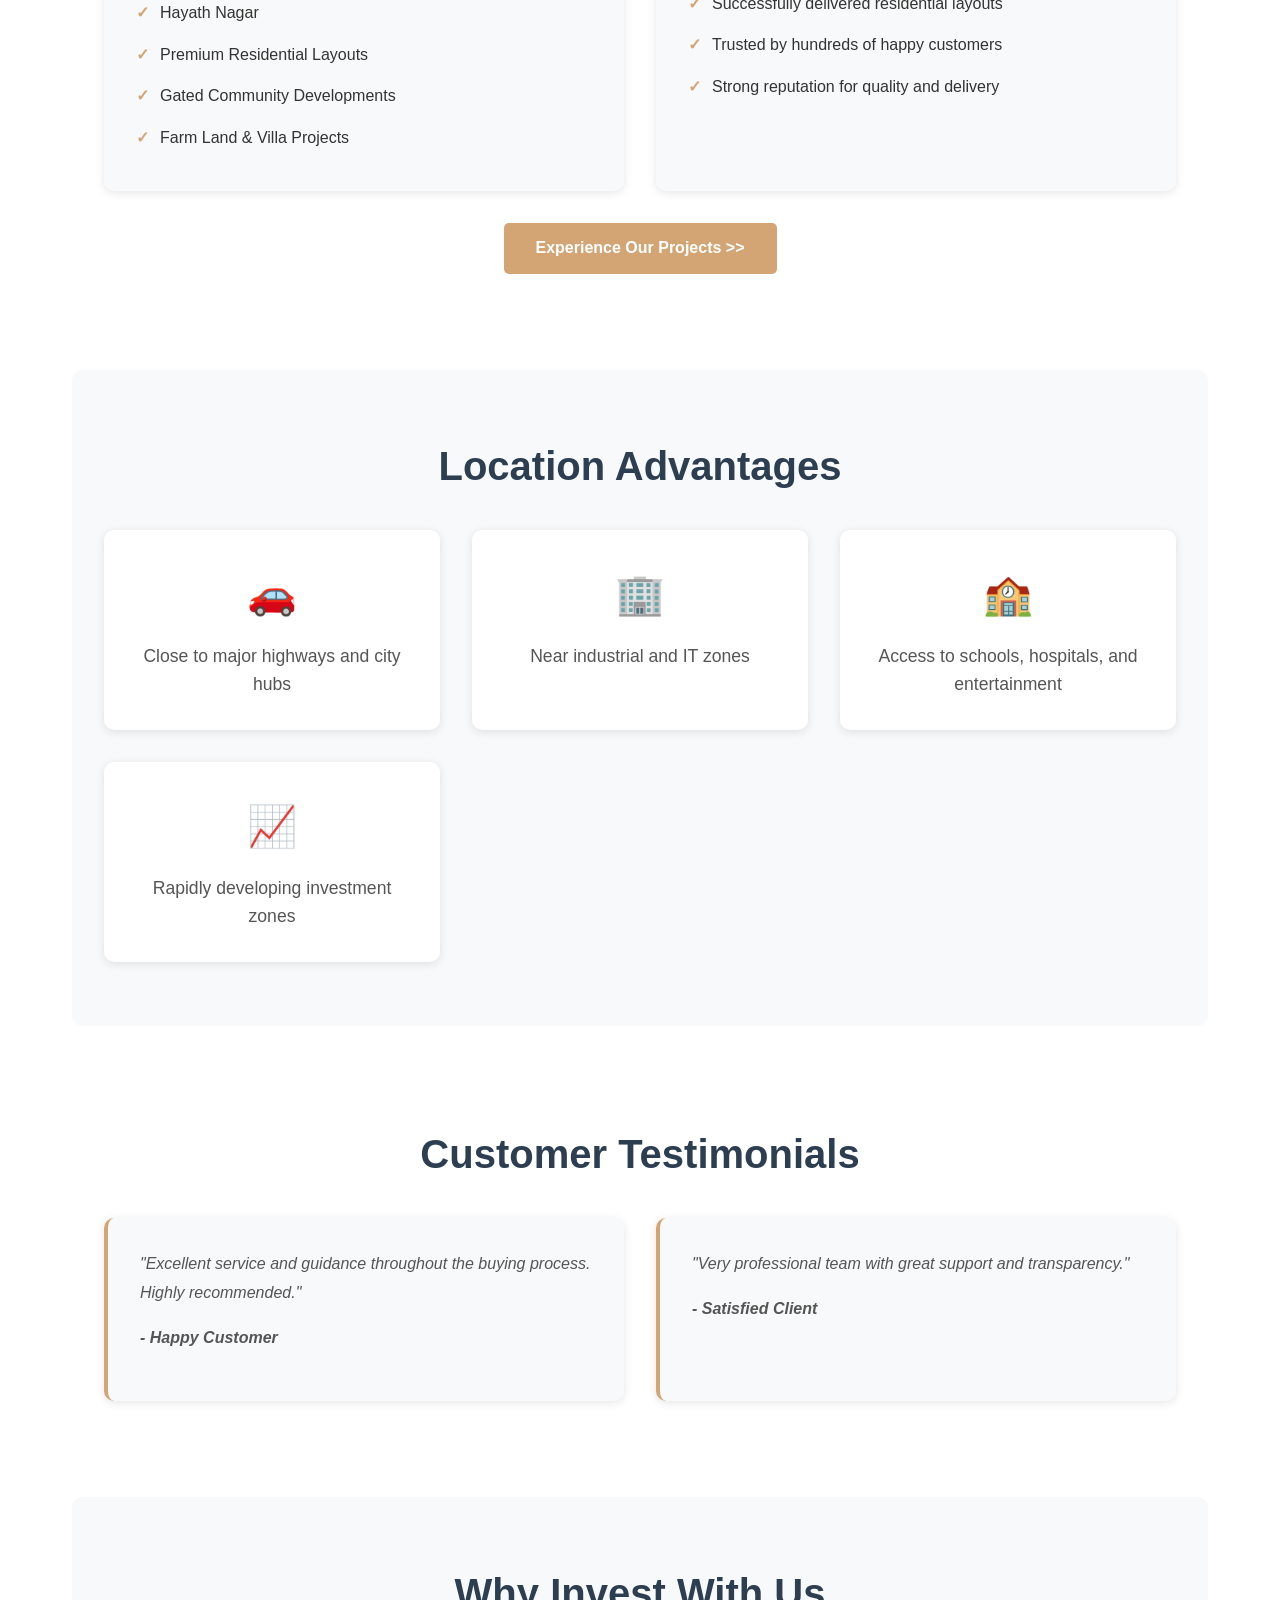
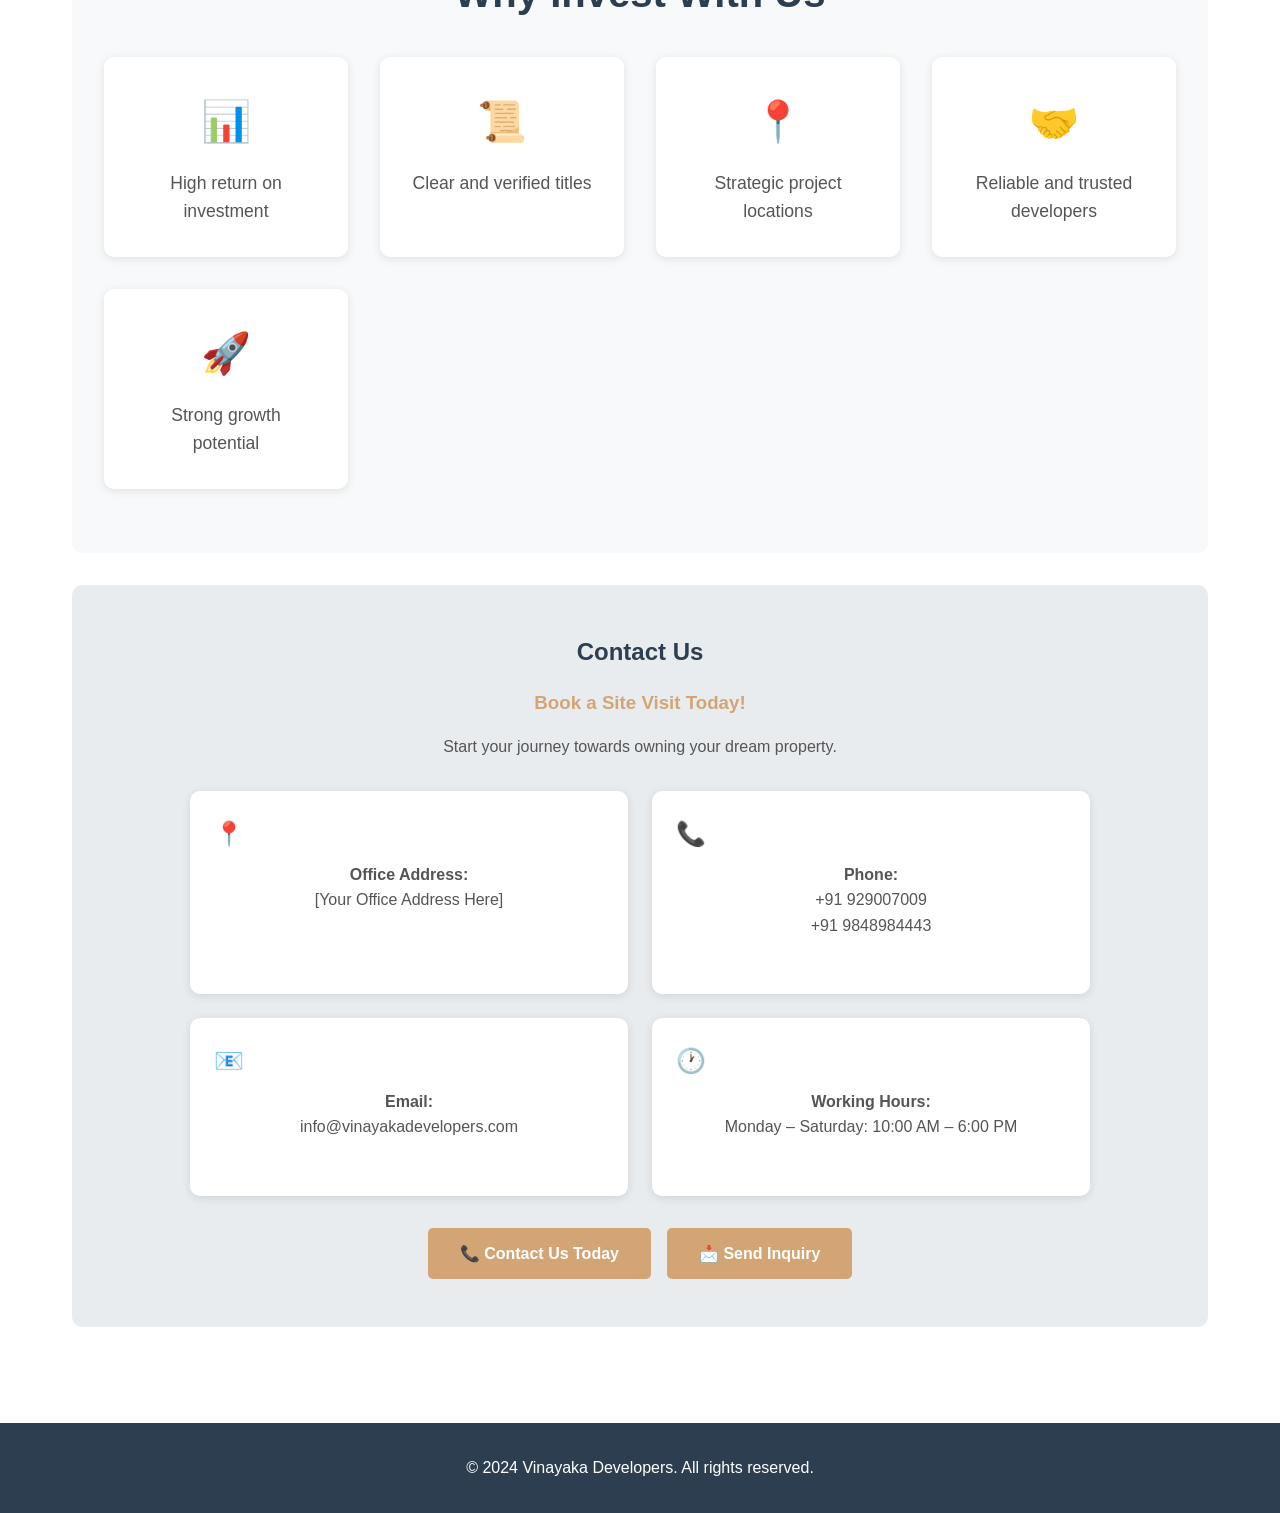
==== commit 6397eae3: "Add project files from Downloads/vinayak: PDFs and images to project detail pages and completed proj" ====
--- a/index.html
+++ b/index.html
@@ -230,6 +230,7 @@
                 <div class="completed">
                     <h3>Completed Projects</h3>
                     <ul>
+                        <li><a href="basavaiah-hayath-nagar.pdf" class="document-link" target="_blank" download>Basavaiah Hayath Nagar (PDF)</a></li>
                         <li>Successfully delivered residential layouts</li>
                         <li>Trusted by hundreds of happy customers</li>
                         <li>Strong reputation for quality and delivery</li>
--- a/styles.css
+++ b/styles.css
@@ -291,6 +291,40 @@
     font-weight: bold;
 }
 
+.completed ul {
+    list-style: none;
+    padding: 0;
+}
+
+.completed li {
+    padding: 0.5rem 0;
+    padding-left: 1.5rem;
+    position: relative;
+}
+
+.completed li:before {
+    content: '✓';
+    position: absolute;
+    left: 0;
+    color: #d4a574;
+    font-weight: bold;
+}
+
+.completed .document-link {
+    display: inline-block;
+    background: white;
+    padding: 0.5rem 1rem;
+    border-radius: 5px;
+    text-decoration: none;
+    color: #1a472a;
+    margin: 0.5rem 0;
+    box-shadow: 0 2px 5px rgba(0,0,0,0.1);
+}
+
+.completed .document-link:hover {
+    background: #f8f9fa;
+}
+
 .why-choose {
     background: white;
     padding: 2rem;
@@ -852,6 +886,53 @@
     margin: 0.5rem;
 }
 
+.project-documents {
+    background: #f8f9fa;
+    padding: 2rem;
+    border-radius: 10px;
+    box-shadow: 0 2px 10px rgba(0,0,0,0.1);
+    margin-bottom: 2rem;
+}
+
+.project-documents h2 {
+    color: #1a472a;
+    margin-bottom: 1rem;
+}
+
+.documents-grid {
+    display: grid;
+    grid-template-columns: repeat(auto-fit, minmax(200px, 1fr));
+    gap: 1.5rem;
+}
+
+.document-link {
+    background: white;
+    padding: 1.5rem;
+    border-radius: 10px;
+    text-decoration: none;
+    color: #333;
+    box-shadow: 0 2px 10px rgba(0,0,0,0.1);
+    transition: transform 0.3s, box-shadow 0.3s;
+    display: block;
+    text-align: center;
+}
+
+.document-link:hover {
+    transform: translateY(-5px);
+    box-shadow: 0 5px 20px rgba(0,0,0,0.15);
+}
+
+.document-icon {
+    font-size: 2rem;
+    display: block;
+    margin-bottom: 0.5rem;
+}
+
+.document-link p {
+    margin: 0;
+    font-weight: 500;
+}
+
 /* Responsive Design */
 @media (max-width: 768px) {
     nav {
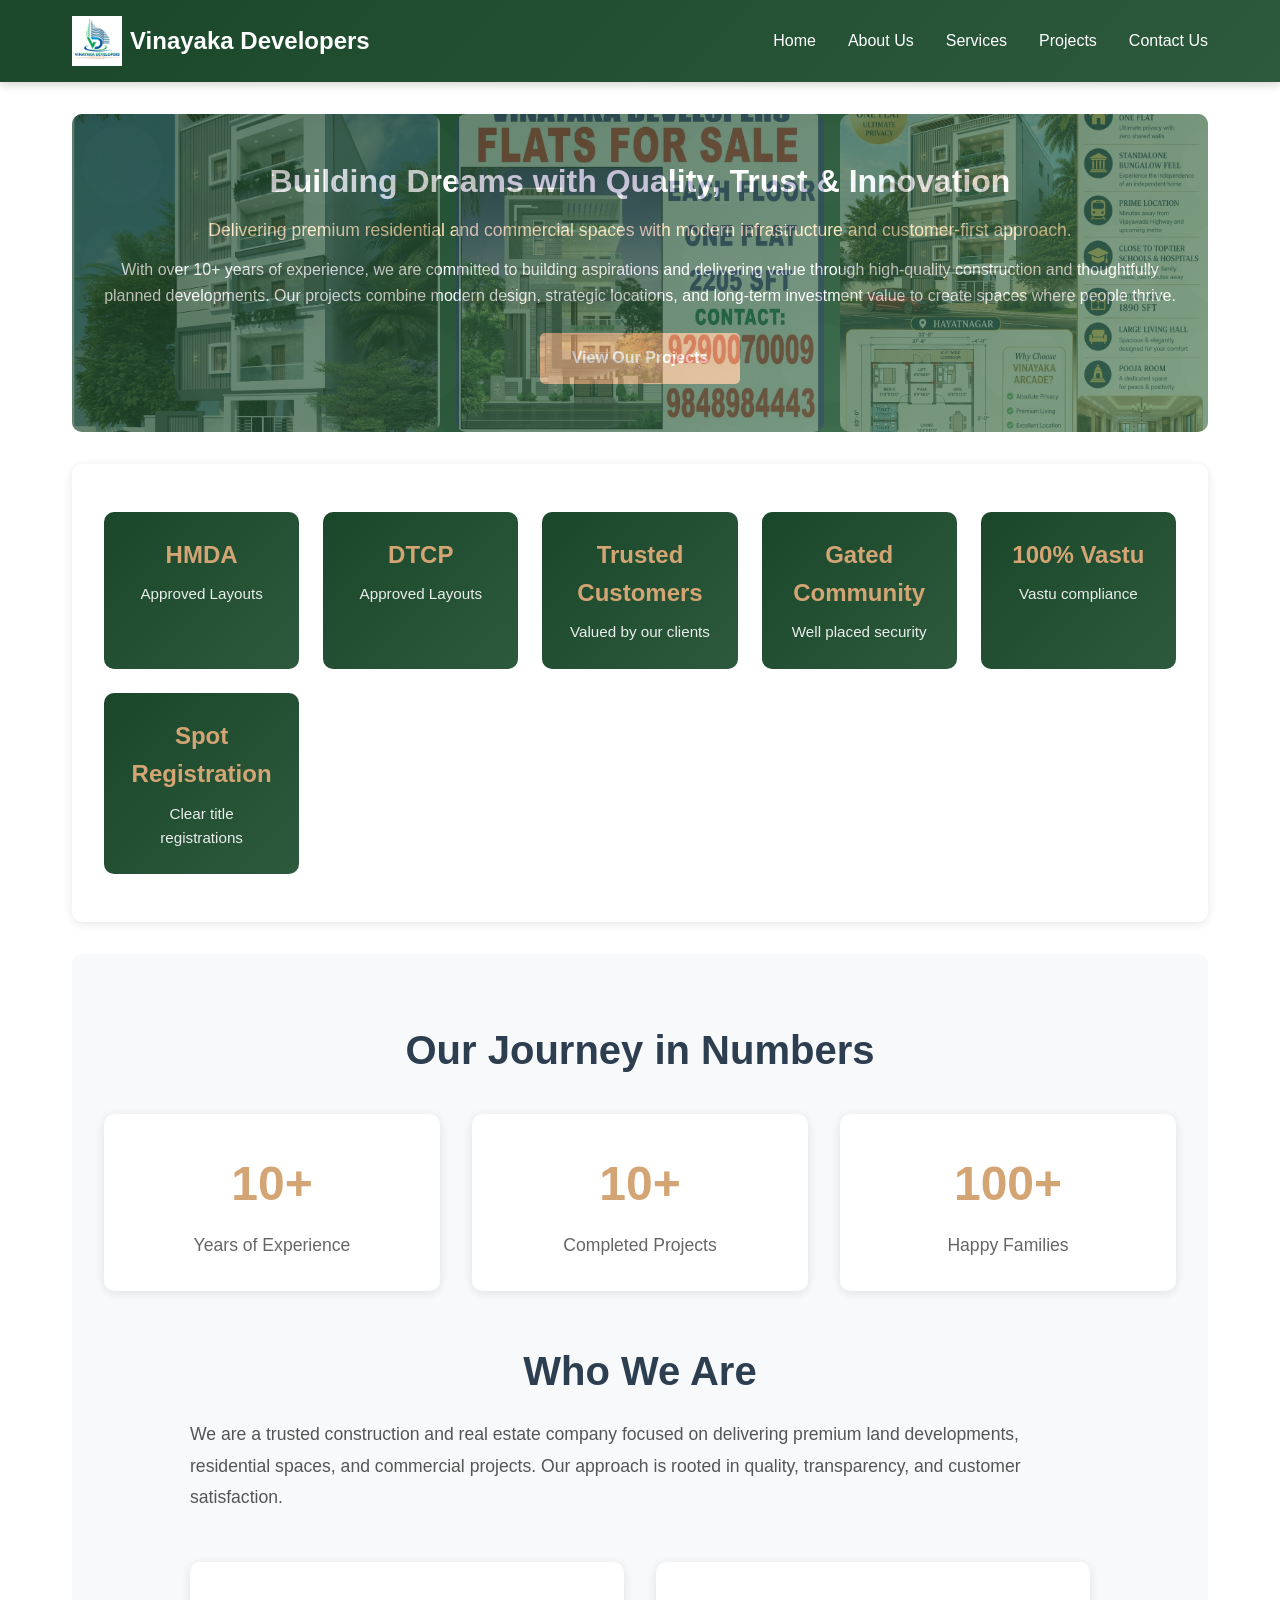
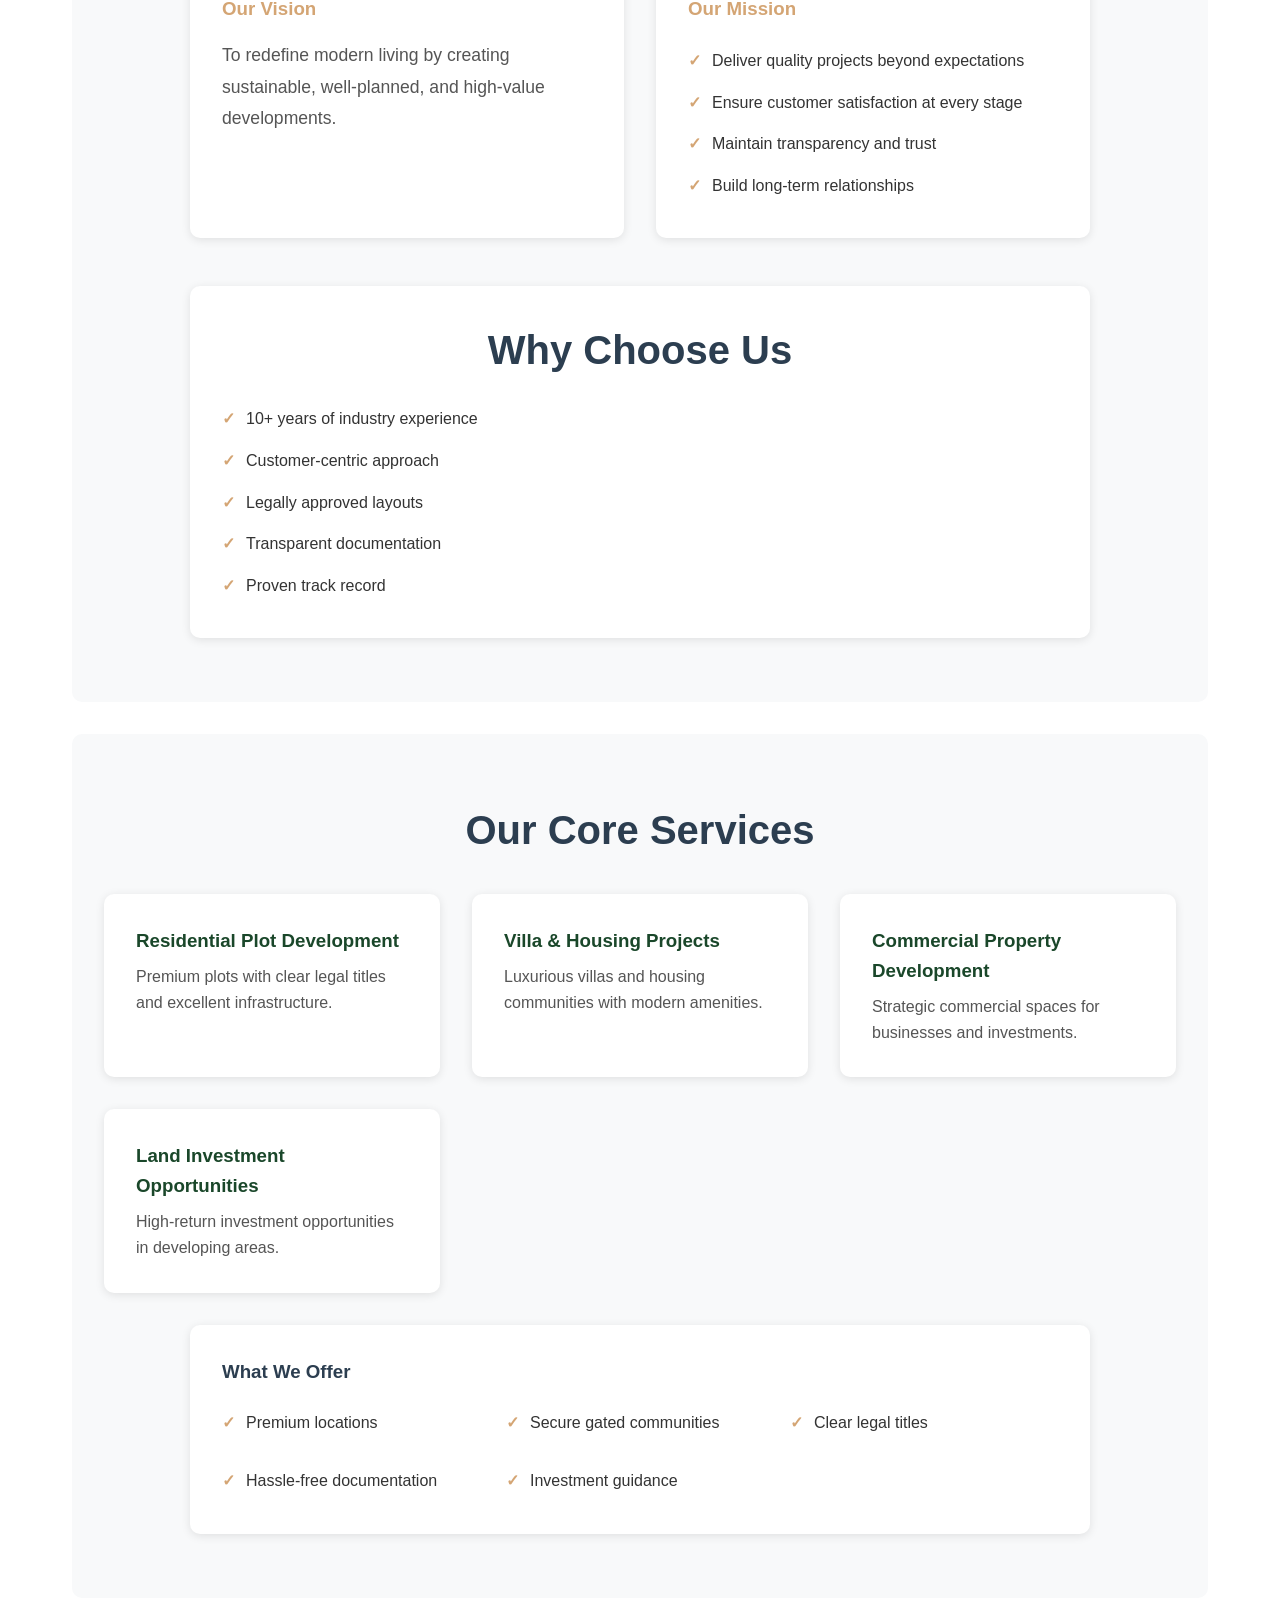
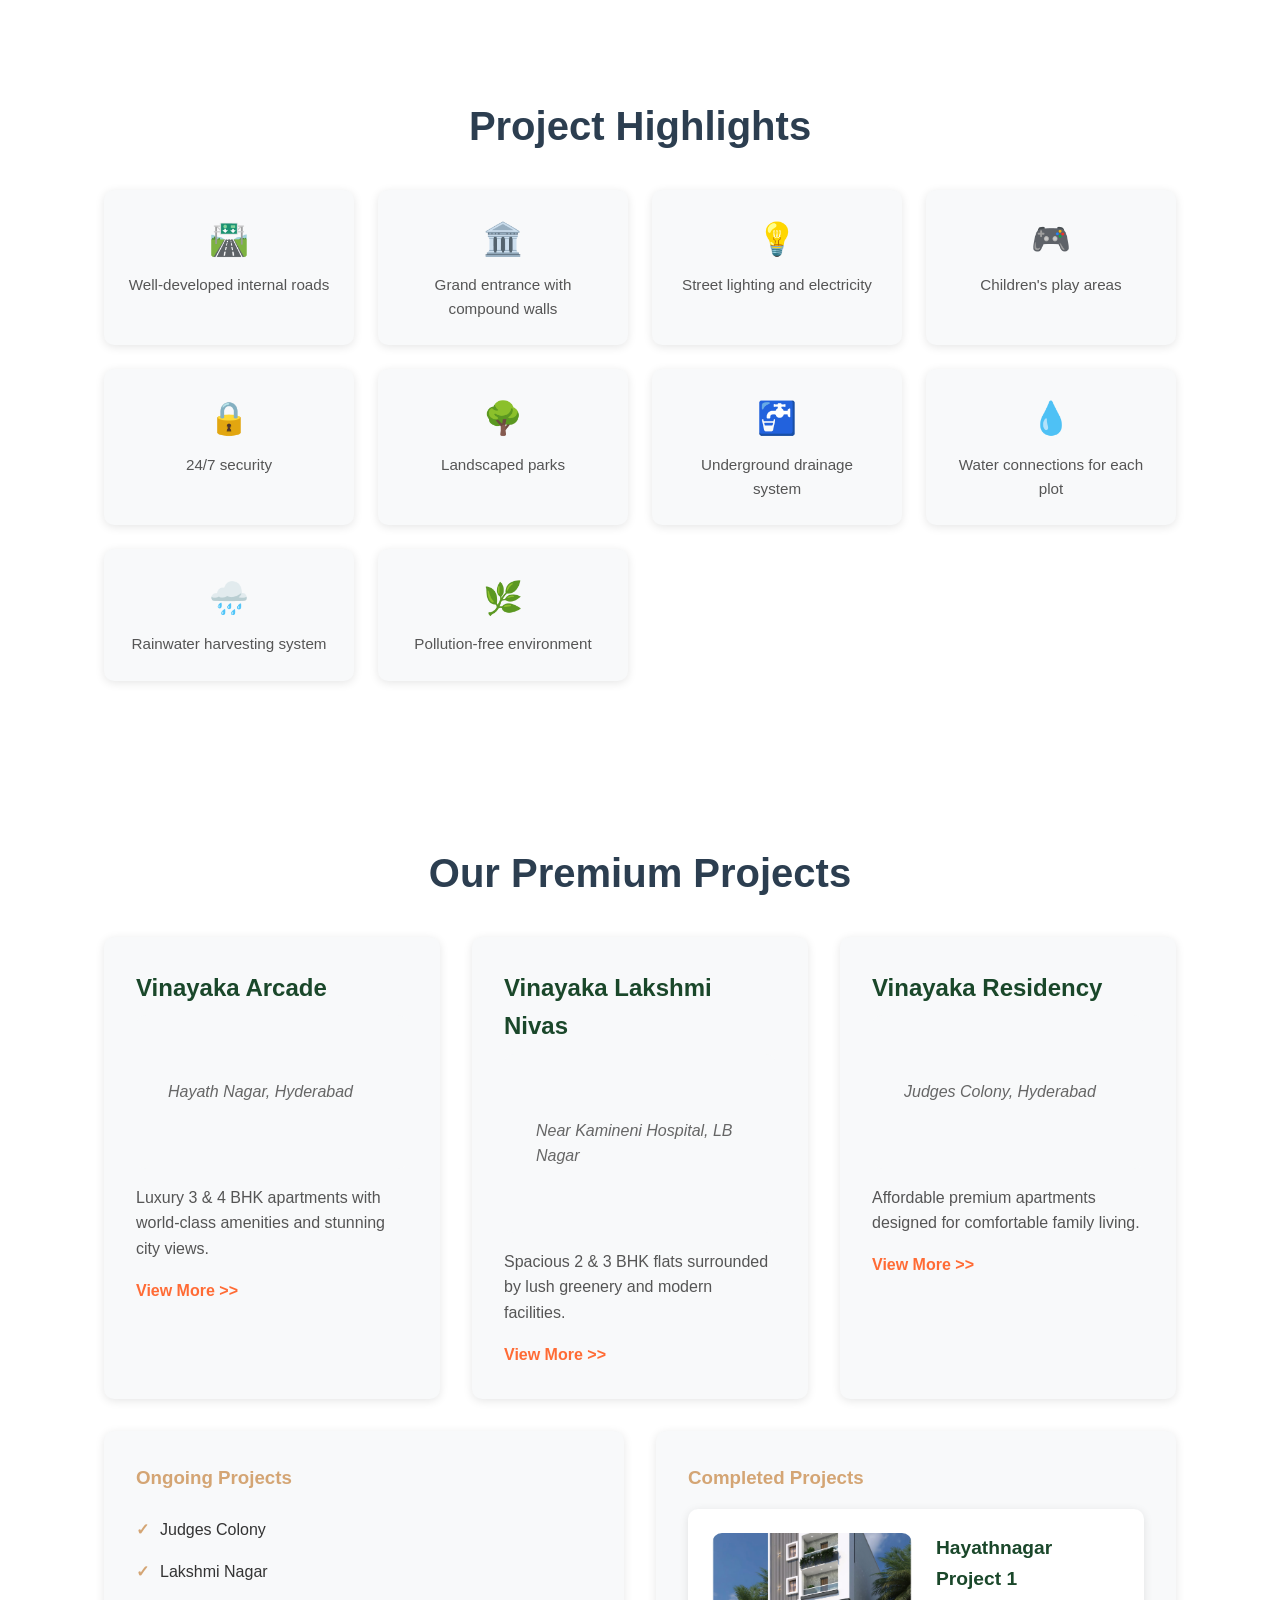
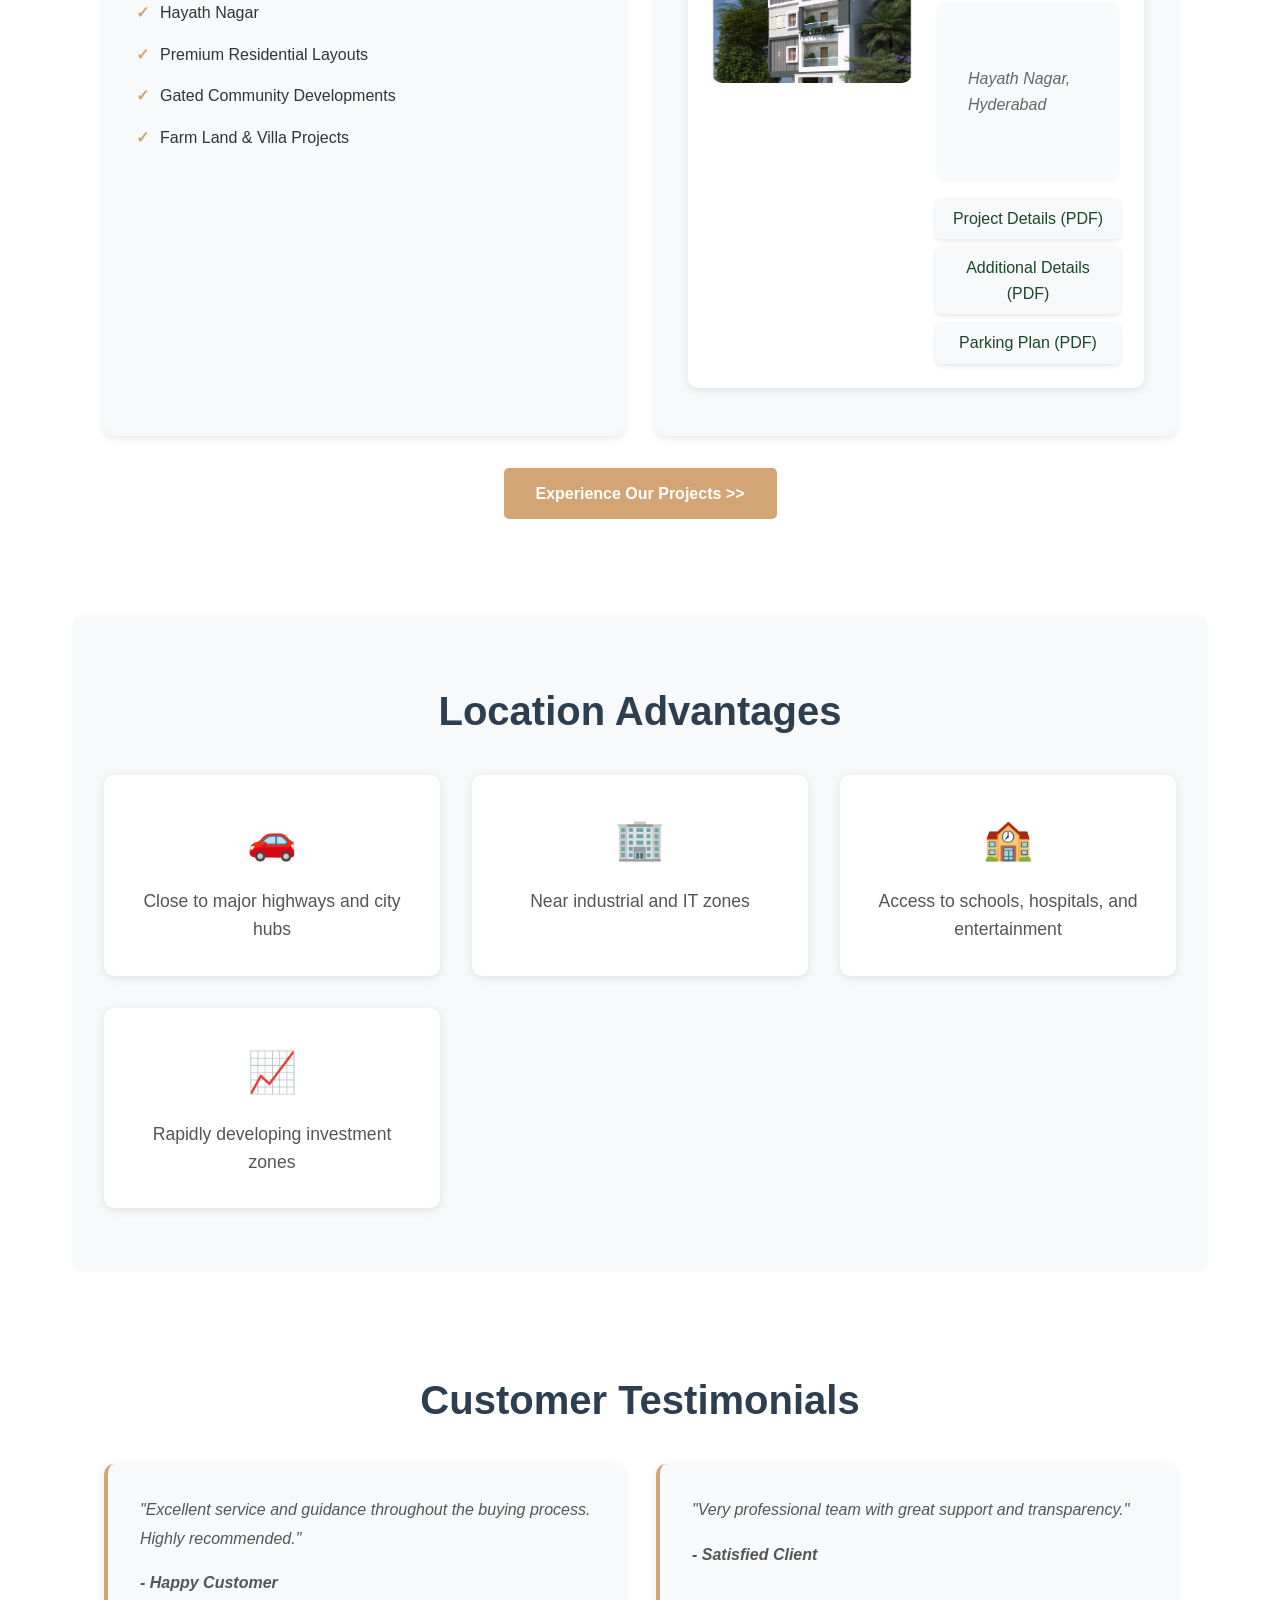
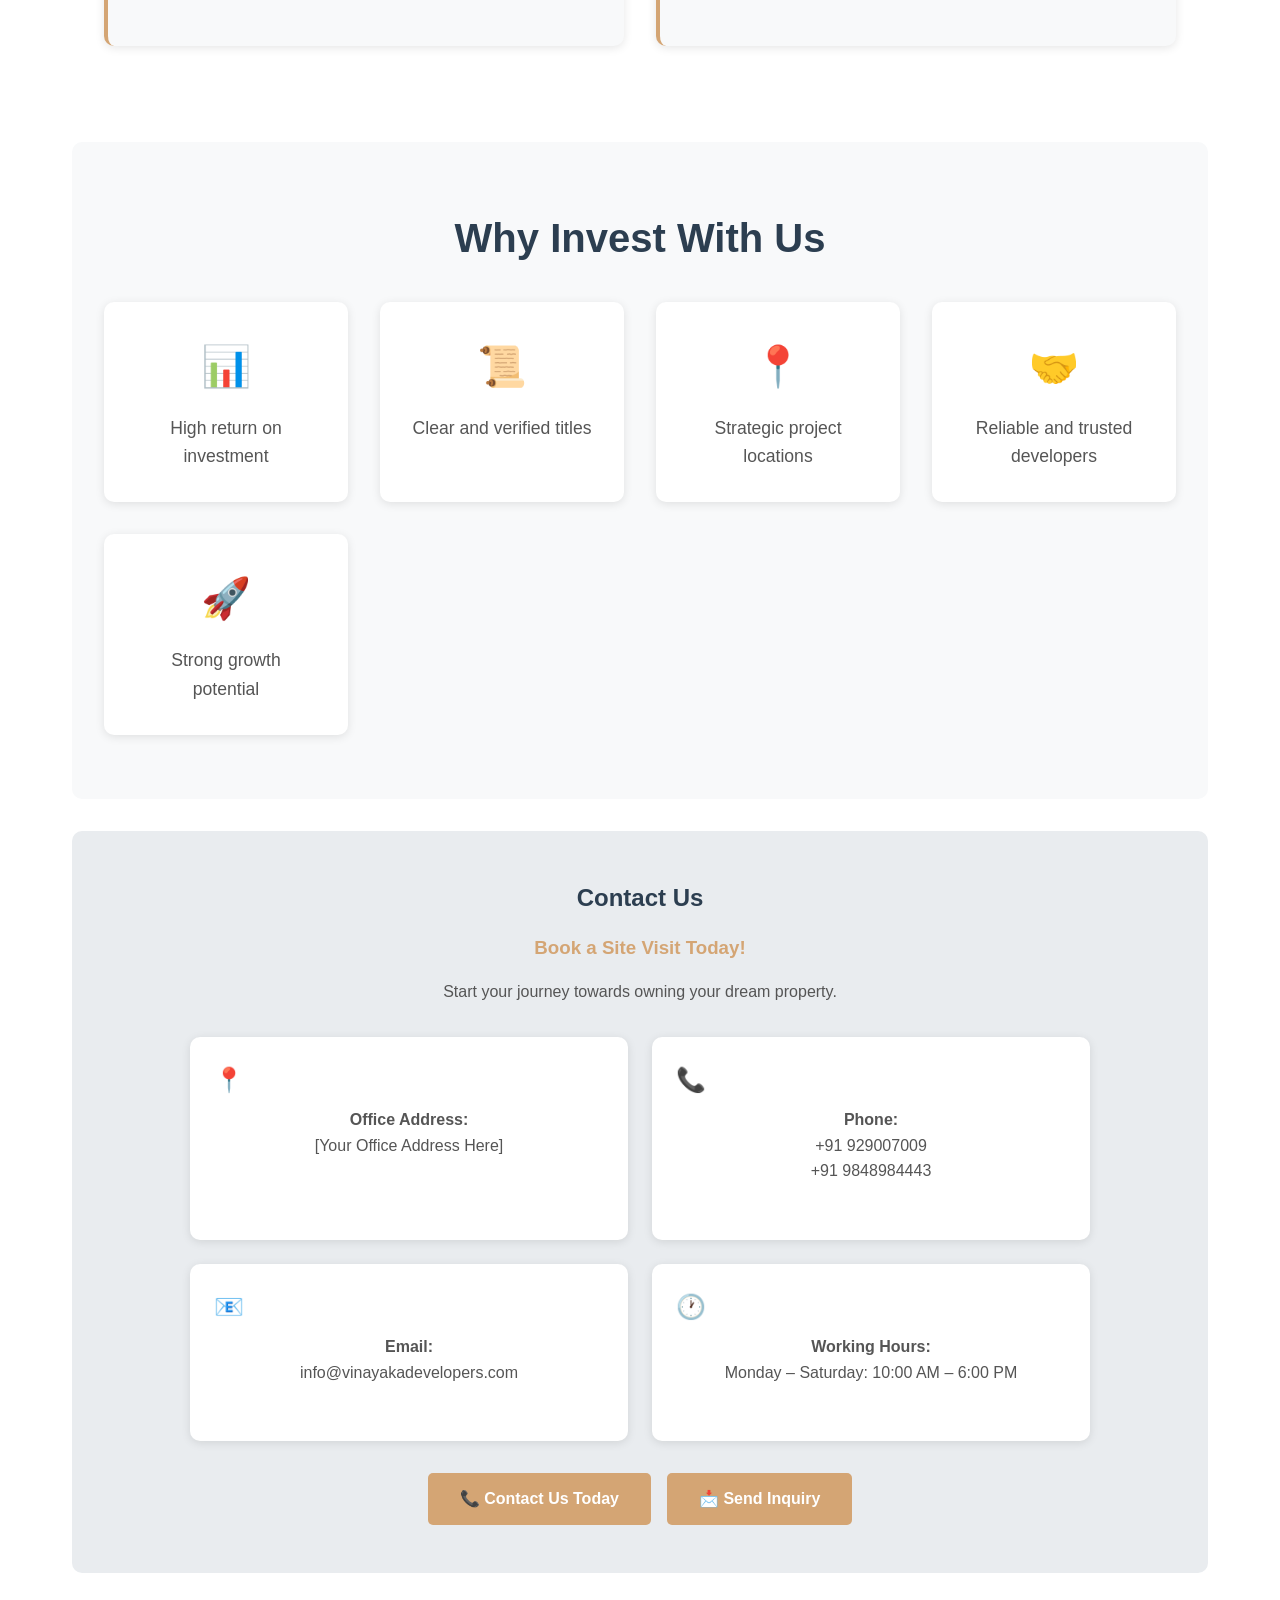
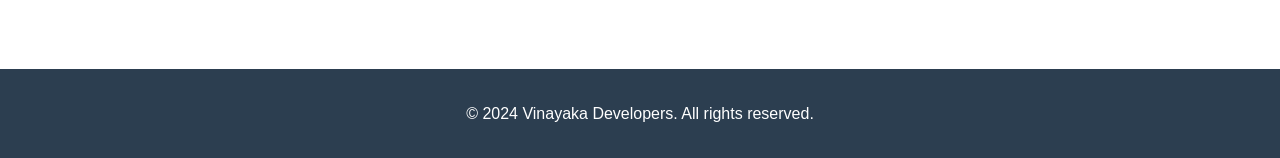
==== commit adc59d1d: "Update Vinayaka Developers website: Add background images to hero, fix View Our Projects link, updat" ====
--- a/index.html
+++ b/index.html
@@ -26,12 +26,17 @@
 
     <main>
         <section id="home" class="hero">
+            <div class="hero-background">
+                <img src="hayath-nagar-building.jpg" alt="Project Building" class="hero-bg-image">
+                <img src="project-photo.jpg" alt="Project View" class="hero-bg-image">
+                <img src="project-details.jpg" alt="Project Details" class="hero-bg-image">
+            </div>
             <div class="hero-content">
                 <div class="hero-text">
                     <h1 class="main-heading">Building Dreams with Quality, Trust & Innovation</h1>
                     <p class="subheading">Delivering premium residential and commercial spaces with modern infrastructure and customer-first approach.</p>
                     <p class="intro">With over 10+ years of experience, we are committed to building aspirations and delivering value through high-quality construction and thoughtfully planned developments. Our projects combine modern design, strategic locations, and long-term investment value to create spaces where people thrive.</p>
-                    <a href="#projects" class="cta-button">View Our Projects</a>
+                    <a href="#projects" class="cta-button" onclick="document.getElementById('projects').scrollIntoView({behavior: 'smooth'}); return false;">View Our Projects</a>
                 </div>
             </div>
         </section>
@@ -73,7 +78,7 @@
                     <p>Years of Experience</p>
                 </div>
                 <div class="stat-item">
-                    <h3>2+</h3>
+                    <h3>10+</h3>
                     <p>Completed Projects</p>
                 </div>
                 <div class="stat-item">
@@ -229,12 +234,18 @@
                 </div>
                 <div class="completed">
                     <h3>Completed Projects</h3>
-                    <ul>
-                        <li><a href="basavaiah-hayath-nagar.pdf" class="document-link" target="_blank" download>Basavaiah Hayath Nagar (PDF)</a></li>
-                        <li>Successfully delivered residential layouts</li>
-                        <li>Trusted by hundreds of happy customers</li>
-                        <li>Strong reputation for quality and delivery</li>
-                    </ul>
+                    <div class="completed-project-item">
+                        <img src="hayath-nagar-building.jpg" alt="Hayathnagar Project 1" class="completed-project-image">
+                        <div class="completed-project-info">
+                            <h4>Hayathnagar Project 1</h4>
+                            <p class="location">Hayath Nagar, Hyderabad</p>
+                            <div class="project-links">
+                                <a href="basavaiah-hayath-nagar.pdf" class="document-link" target="_blank" download>Project Details (PDF)</a>
+                                <a href="hayath-nagar-details.pdf" class="document-link" target="_blank" download>Additional Details (PDF)</a>
+                                <a href="hayath-nagar-parking.pdf" class="document-link" target="_blank" download>Parking Plan (PDF)</a>
+                            </div>
+                        </div>
+                    </div>
                 </div>
             </div>
             <div class="projects-cta">
--- a/styles.css
+++ b/styles.css
@@ -90,6 +90,24 @@
     margin-bottom: 2rem;
     position: relative;
     overflow: hidden;
+}
+
+.hero-background {
+    position: absolute;
+    top: 0;
+    left: 0;
+    right: 0;
+    bottom: 0;
+    display: flex;
+    gap: 1rem;
+    opacity: 0.3;
+    z-index: 1;
+}
+
+.hero-bg-image {
+    flex: 1;
+    object-fit: cover;
+    border-radius: 10px;
 }
 
 .hero::before {
@@ -102,6 +120,7 @@
     background: url('data:image/svg+xml,<svg xmlns="http://www.w3.org/2000/svg" viewBox="0 0 100 100"><circle cx="50" cy="50" r="40" fill="rgba(255,255,255,0.05)"/></svg>');
     background-size: 100px 100px;
     opacity: 0.3;
+    z-index: 0;
 }
 
 .hero-content {
@@ -291,6 +310,62 @@
     font-weight: bold;
 }
 
+.completed-project-item {
+    background: white;
+    padding: 1.5rem;
+    border-radius: 10px;
+    box-shadow: 0 2px 10px rgba(0,0,0,0.1);
+    margin-bottom: 1rem;
+    display: flex;
+    gap: 1.5rem;
+    align-items: flex-start;
+}
+
+.completed-project-image {
+    width: 200px;
+    height: 150px;
+    object-fit: cover;
+    border-radius: 10px;
+    flex-shrink: 0;
+}
+
+.completed-project-info {
+    flex: 1;
+}
+
+.completed-project-info h4 {
+    color: #1a472a;
+    margin-bottom: 0.5rem;
+    font-size: 1.2rem;
+}
+
+.completed-project-info .location {
+    color: #666;
+    font-style: italic;
+    margin-bottom: 1rem;
+}
+
+.project-links {
+    display: flex;
+    flex-direction: column;
+    gap: 0.5rem;
+}
+
+.project-links .document-link {
+    display: inline-block;
+    background: #f8f9fa;
+    padding: 0.5rem 1rem;
+    border-radius: 5px;
+    text-decoration: none;
+    color: #1a472a;
+    box-shadow: 0 2px 5px rgba(0,0,0,0.1);
+    transition: background 0.3s;
+}
+
+.project-links .document-link:hover {
+    background: #e9ecef;
+}
+
 .completed ul {
     list-style: none;
     padding: 0;
@@ -308,21 +383,6 @@
     left: 0;
     color: #d4a574;
     font-weight: bold;
-}
-
-.completed .document-link {
-    display: inline-block;
-    background: white;
-    padding: 0.5rem 1rem;
-    border-radius: 5px;
-    text-decoration: none;
-    color: #1a472a;
-    margin: 0.5rem 0;
-    box-shadow: 0 2px 5px rgba(0,0,0,0.1);
-}
-
-.completed .document-link:hover {
-    background: #f8f9fa;
 }
 
 .why-choose {
